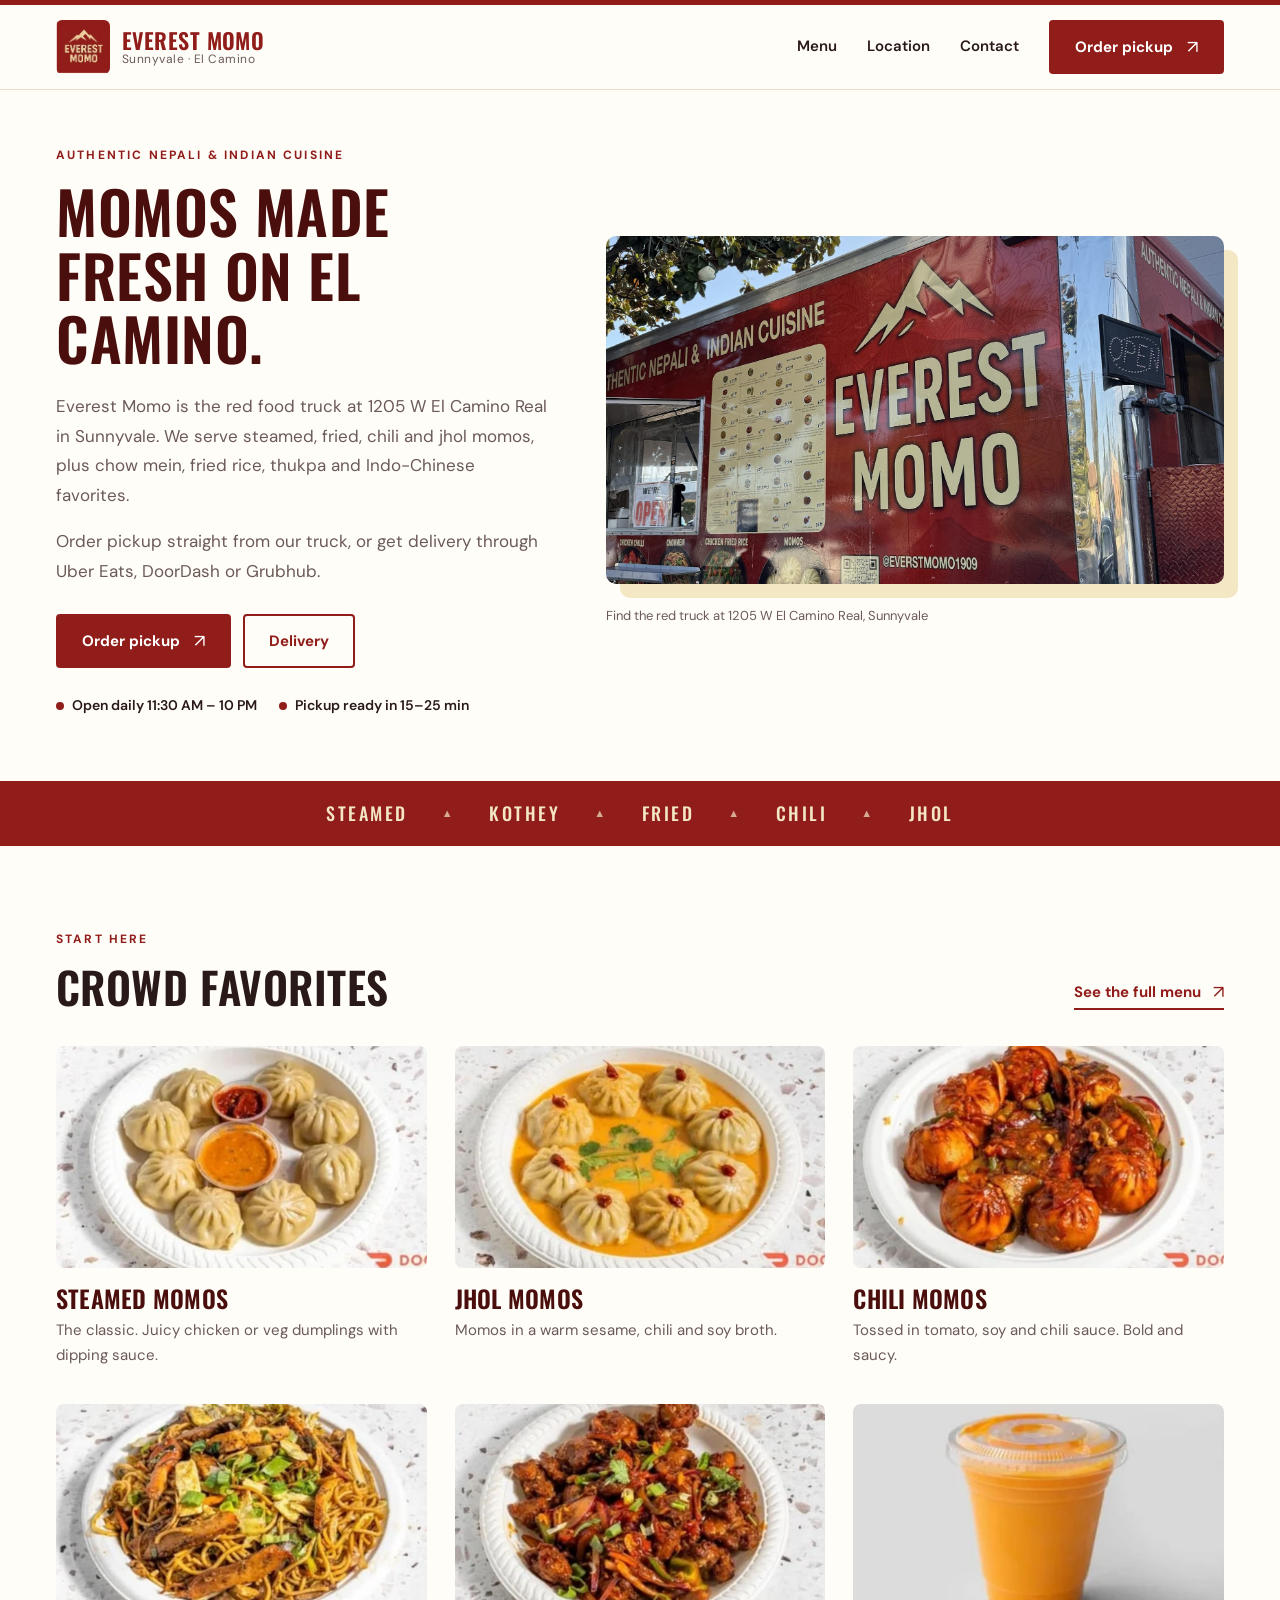
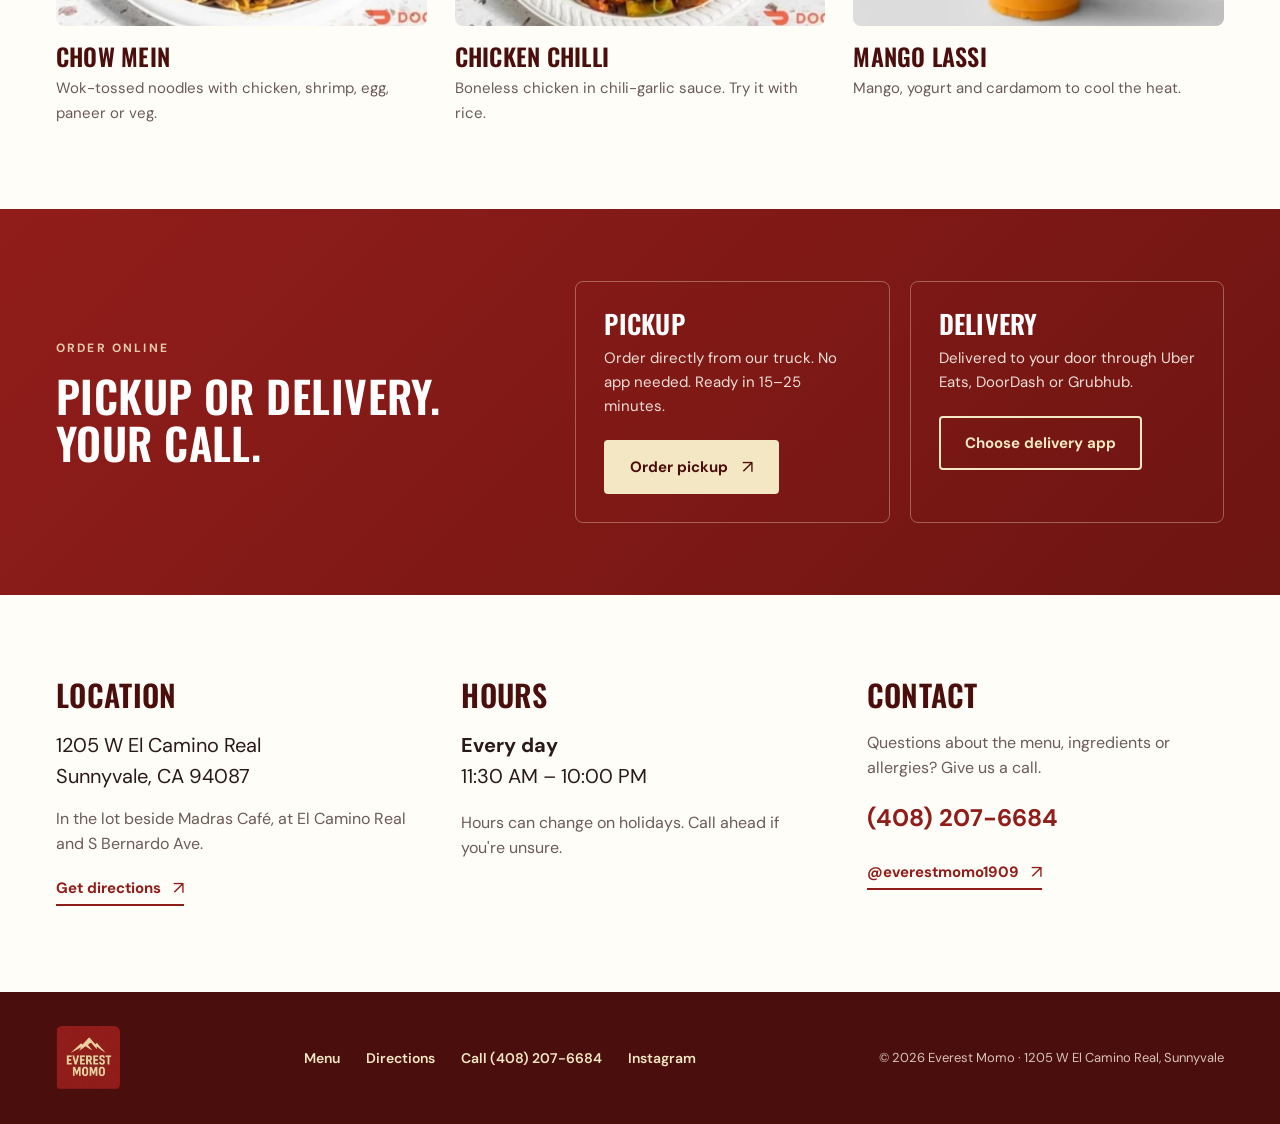
==== index.html @ 026a1ffa "Everest Momo El Camino site preview Co-Authored-By: Claude Opus 5.5 <noreply@anthropic.com>" ====
<!DOCTYPE html><html lang="en"><head><meta charset="utf-8"><meta name="viewport" content="width=device-width, initial-scale=1">
<title>Everest Momo | Nepali Momos on El Camino Real, Sunnyvale</title><meta name="description" content="Everest Momo food truck at 1205 W El Camino Real, Sunnyvale. Nepali momos, chow mein and Indo-Chinese favorites. Order pickup online or get delivery. Open daily 11:30 AM–10 PM."><meta name="theme-color" content="#911d1a">
<link rel="icon" href="assets/logo.png" type="image/png"><link rel="apple-touch-icon" href="assets/logo.png">
<link rel="preconnect" href="https://fonts.googleapis.com"><link rel="preconnect" href="https://fonts.gstatic.com" crossorigin>
<link rel="stylesheet" href="https://fonts.googleapis.com/css2?family=DM+Sans:opsz,wght@9..40,400;9..40,500;9..40,600;9..40,700&family=Oswald:wght@500;600&display=swap">
<link rel="stylesheet" href="styles.css">
<meta property="og:title" content="Everest Momo | Nepali Momos on El Camino Real, Sunnyvale"><meta property="og:description" content="Everest Momo food truck at 1205 W El Camino Real, Sunnyvale. Nepali momos, chow mein and Indo-Chinese favorites. Order pickup online or get delivery. Open daily 11:30 AM–10 PM."><meta property="og:type" content="website">
<script type="application/ld+json">{"@context": "https://schema.org", "@type": "Restaurant", "name": "Everest Momo", "image": "assets/truck.jpg", "logo": "assets/logo.png", "telephone": "+1-408-207-6684", "servesCuisine": ["Nepalese", "Indo-Chinese", "Indian"], "priceRange": "$10–20", "address": {"@type": "PostalAddress", "streetAddress": "1205 W El Camino Real", "addressLocality": "Sunnyvale", "addressRegion": "CA", "postalCode": "94087", "addressCountry": "US"}, "geo": {"@type": "GeoCoordinates", "latitude": 37.374473, "longitude": -122.0564154}, "openingHoursSpecification": {"@type": "OpeningHoursSpecification", "dayOfWeek": ["Monday", "Tuesday", "Wednesday", "Thursday", "Friday", "Saturday", "Sunday"], "opens": "11:30", "closes": "22:00"}, "hasMenu": "menu/", "sameAs": ["https://www.instagram.com/everestmomo1909/"], "potentialAction": {"@type": "OrderAction", "target": "https://o.spoton.com/BL-8ED3-028B-2F84", "deliveryMethod": "http://purl.org/goodrelations/v1#DeliveryModePickUp"}}</script></head>
<body><a class="skip-link" href="#main">Skip to content</a>
<header class="site-header"><div class="shell header-inner">
  <a class="brand" href="index.html" aria-label="Everest Momo home"><img src="assets/logo.png" alt="Everest Momo" width="230" height="230"><span class="brand-text"><strong>Everest Momo</strong><span>Sunnyvale · El Camino</span></span></a>
  <nav class="nav" aria-label="Main navigation">
    <a href="menu/index.html" >Menu</a>
    <a class="nav-optional" href="index.html#visit">Location</a>
    <a class="nav-optional" href="index.html#contact">Contact</a>
    <a class="button header-order" href="https://o.spoton.com/BL-8ED3-028B-2F84" target="_blank" rel="noopener noreferrer">Order pickup<span class="arrow" aria-hidden="true">↗</span></a>
  </nav>
</div></header><main id="main">
  <section class="shell hero" aria-labelledby="hero-title">
    <div class="hero-copy">
      <p class="eyebrow">Authentic Nepali &amp; Indian cuisine</p>
      <h1 id="hero-title">Momos made fresh on El Camino.</h1>
      <p class="intro">Everest Momo is the red food truck at 1205 W El Camino Real in Sunnyvale. We serve steamed, fried, chili and jhol momos, plus chow mein, fried rice, thukpa and Indo-Chinese favorites.</p>
      <p class="intro">Order pickup straight from our truck, or get delivery through Uber Eats, DoorDash or Grubhub.</p>
      <div class="actions"><a class="button " href="https://o.spoton.com/BL-8ED3-028B-2F84" target="_blank" rel="noopener noreferrer">Order pickup<span class="arrow" aria-hidden="true">↗</span></a><button class="button button-outline" type="button" data-delivery aria-haspopup="dialog">Delivery</button></div>
      <p class="hero-meta"><span>Open daily 11:30 AM – 10 PM</span><span>Pickup ready in 15–25 min</span></p>
    </div>
    <figure class="hero-truck"><img src="assets/truck.jpg" alt="The red Everest Momo food truck with its cream mountain logo and menu board" width="1800" height="1013" fetchpriority="high"><figcaption>Find the red truck at 1205 W El Camino Real, Sunnyvale</figcaption></figure>
  </section>
  <div class="ribbon" aria-label="What we serve"><span>Steamed</span><span class="separator" aria-hidden="true">▲</span><span>Kothey</span><span class="separator" aria-hidden="true">▲</span><span>Fried</span><span class="separator" aria-hidden="true">▲</span><span>Chili</span><span class="separator" aria-hidden="true">▲</span><span>Jhol</span></div>
  <section class="shell section" aria-labelledby="favorites-heading">
    <div class="section-head"><div><p class="eyebrow">Start here</p><h2 id="favorites-heading">Crowd favorites</h2></div><a href="menu/index.html" class="text-link">See the full menu <span class="arrow" aria-hidden="true">↗</span></a></div>
    <div class="dish-grid">
      <a class="dish" href="menu/index.html#momos"><div class="dish-photo"><img src="assets/menu/chicken-momo.jpg" alt="Steamed chicken momos with dipping sauce" width="1000" height="600" loading="lazy"></div><h3>Steamed momos</h3><p>The classic. Juicy chicken or veg dumplings with dipping sauce.</p></a>
      <a class="dish" href="menu/index.html#momos"><div class="dish-photo"><img src="assets/menu/chicken-jhol-momo.jpg" alt="Chicken jhol momos in a sesame and chili broth" width="1000" height="600" loading="lazy"></div><h3>Jhol momos</h3><p>Momos in a warm sesame, chili and soy broth.</p></a>
      <a class="dish" href="menu/index.html#momos"><div class="dish-photo"><img src="assets/menu/veg-chili-momo.jpg" alt="Veg chili momos tossed in a spicy red sauce" width="1000" height="600" loading="lazy"></div><h3>Chili momos</h3><p>Tossed in tomato, soy and chili sauce. Bold and saucy.</p></a>
      <a class="dish" href="menu/index.html#noodles"><div class="dish-photo"><img src="assets/menu/chicken-chowmein.jpg" alt="Chicken chow mein with cabbage and bell pepper" width="1000" height="600" loading="lazy"></div><h3>Chow mein</h3><p>Wok-tossed noodles with chicken, shrimp, egg, paneer or veg.</p></a>
      <a class="dish" href="menu/index.html#appetizers"><div class="dish-photo"><img src="assets/menu/chicken-chilli.jpg" alt="Chicken chilli with bell peppers" width="1000" height="600" loading="lazy"></div><h3>Chicken chilli</h3><p>Boneless chicken in chili-garlic sauce. Try it with rice.</p></a>
      <a class="dish" href="menu/index.html#drinks"><div class="dish-photo"><img src="assets/menu/mango-lassi.jpg" alt="Mango lassi in a clear cup" width="1000" height="600" loading="lazy"></div><h3>Mango lassi</h3><p>Mango, yogurt and cardamom to cool the heat.</p></a>
    </div>
  </section>
  <section class="order-band" aria-labelledby="order-heading"><div class="shell order-band-inner">
    <div><p class="eyebrow">Order online</p><h2 id="order-heading">Pickup or delivery. Your call.</h2></div>
    <div class="order-options">
      <div class="order-option"><h3>Pickup</h3><p>Order directly from our truck. No app needed. Ready in 15–25 minutes.</p><a class="button button-light" href="https://o.spoton.com/BL-8ED3-028B-2F84" target="_blank" rel="noopener noreferrer">Order pickup<span class="arrow" aria-hidden="true">↗</span></a></div>
      <div class="order-option"><h3>Delivery</h3><p>Delivered to your door through Uber Eats, DoorDash or Grubhub.</p><button class="button button-ghost-light" type="button" data-delivery aria-haspopup="dialog">Choose delivery app</button></div>
    </div>
  </div></section>
  <section class="shell section visit" id="visit" aria-label="Visit and contact Everest Momo">
    <div><h2>Location</h2><address>1205 W El Camino Real<br>Sunnyvale, CA 94087</address><p>In the lot beside Madras Café, at El Camino Real and S Bernardo Ave.</p><a class="text-link" href="https://www.google.com/maps/search/?api=1&query=Everest+Momo&query_place_id=ChIJZ9e7FVi3j4ARCI8jGyMKC14" target="_blank" rel="noopener noreferrer">Get directions <span class="arrow" aria-hidden="true">↗</span></a></div>
    <div><h2>Hours</h2><p class="hours"><strong>Every day</strong><br>11:30 AM – 10:00 PM</p><p>Hours can change on holidays. Call ahead if you're unsure.</p></div>
    <div id="contact"><h2>Contact</h2><p>Questions about the menu, ingredients or allergies? Give us a call.</p><a class="contact-phone" href="tel:+14082076684">(408) 207-6684</a><p class="social"><a class="text-link" href="https://www.instagram.com/everestmomo1909/" target="_blank" rel="noopener noreferrer">@everestmomo1909 <span class="arrow" aria-hidden="true">↗</span></a></p></div>
  </section>
</main><footer class="footer"><div class="shell footer-inner">
  <a class="brand brand-footer" href="index.html" aria-label="Everest Momo home"><img src="assets/logo.png" alt="Everest Momo" width="230" height="230"></a>
  <nav class="footer-links" aria-label="Footer"><a href="menu/index.html">Menu</a><a href="https://www.google.com/maps/search/?api=1&query=Everest+Momo&query_place_id=ChIJZ9e7FVi3j4ARCI8jGyMKC14" target="_blank" rel="noopener noreferrer">Directions</a><a href="tel:+14082076684">Call (408) 207-6684</a><a href="https://www.instagram.com/everestmomo1909/" target="_blank" rel="noopener noreferrer">Instagram</a></nav>
  <p>© 2026 Everest Momo · 1205 W El Camino Real, Sunnyvale</p>
</div></footer>
<dialog class="modal" id="delivery-dialog" aria-labelledby="delivery-title" aria-describedby="delivery-description">
  <button class="modal-close" data-close type="button" aria-label="Close delivery options">×</button>
  <p class="eyebrow">Everest Momo · Sunnyvale</p><h2 id="delivery-title">Get it delivered</h2>
  <p id="delivery-description">Choose a delivery app. Delivery area, fees, and prices are set by each app.</p>
  <a class="provider uber" href="https://www.ubereats.com/store/everest-momo-w-el-camino-real-sunnyvale-1205-w-el-camino-real/ZWgvqTUqWvi0kQ3XsI27Cw" target="_blank" rel="noopener noreferrer" aria-label="Order Everest Momo on Uber Eats, opens in a new tab"><span>Uber <span class="eats">Eats</span></span><span class="arrow" aria-hidden="true">↗</span></a>
  <a class="provider doordash" href="https://www.doordash.com/store/everest-momo-sunnyvale-34763419/" target="_blank" rel="noopener noreferrer" aria-label="Order Everest Momo on DoorDash, opens in a new tab"><span>DoorDash</span><span class="arrow" aria-hidden="true">↗</span></a>
  <a class="provider grubhub" href="https://www.grubhub.com/restaurant/everest-momo-1205-w-el-camino-real-sunnyvale/12244016" target="_blank" rel="noopener noreferrer" aria-label="Order Everest Momo on Grubhub, opens in a new tab"><span>Grubhub</span><span class="arrow" aria-hidden="true">↗</span></a>
  <p class="modal-note">Picking up? <a href="https://o.spoton.com/BL-8ED3-028B-2F84" target="_blank" rel="noopener noreferrer">Order pickup directly from us</a>. It's ready in about 15–25 minutes.</p>
</dialog>
<noscript><p class="nojs-order">Delivery: <a href="https://www.ubereats.com/store/everest-momo-w-el-camino-real-sunnyvale-1205-w-el-camino-real/ZWgvqTUqWvi0kQ3XsI27Cw">Uber Eats</a> · <a href="https://www.doordash.com/store/everest-momo-sunnyvale-34763419/">DoorDash</a> · <a href="https://www.grubhub.com/restaurant/everest-momo-1205-w-el-camino-real-sunnyvale/12244016">Grubhub</a></p></noscript>
<script src="site.js" defer></script></body></html>
---- styles.css ----
/* Everest Momo — palette taken from the red truck and its cream mountain logo. */
:root{
  --red:#911d1a;--red-dark:#6e1512;--red-deep:#4a0e0c;
  --cream:#f3e7c4;--cream-soft:#fbf6ea;--paper:#fffdf8;
  --ink:#2a1a17;--muted:#6b5a55;--line:#eadfcb;
  --display:'Oswald','Arial Narrow',Impact,sans-serif;--body:'DM Sans',Arial,sans-serif;
  color-scheme:light
}
*{box-sizing:border-box}
html{scroll-behavior:smooth;scroll-padding-top:100px}
body{margin:0;background:var(--paper);color:var(--ink);font-family:var(--body);font-size:16px;line-height:1.6;-webkit-font-smoothing:antialiased}
a{color:inherit;text-decoration:none}
button{font:inherit;cursor:pointer}
img{display:block;max-width:100%}
a:focus-visible,button:focus-visible{outline:3px solid #e0a526;outline-offset:4px}
::selection{background:var(--cream);color:var(--red-deep)}
.skip-link{position:fixed;left:16px;top:-100px;z-index:100;background:var(--paper);padding:12px}
.skip-link:focus{top:12px}
.shell{max-width:1280px;margin:0 auto;padding:0 56px}
h1,h2,h3{font-family:var(--display);font-weight:600;text-transform:uppercase;letter-spacing:.01em;line-height:1.08;margin:0}
h2{font-size:clamp(32px,3.4vw,46px)}
.eyebrow{font-family:var(--body);text-transform:uppercase;font-size:12px;font-weight:700;letter-spacing:.18em;color:var(--red);margin:0 0 14px}
.arrow{font-size:18px;font-weight:400;line-height:1}

/* Header */
.site-header{position:sticky;top:0;z-index:20;background:rgba(255,253,248,.97);backdrop-filter:blur(6px);border-top:5px solid var(--red);border-bottom:1px solid var(--line)}
.header-inner{height:84px;display:flex;align-items:center;justify-content:space-between;gap:24px}
.brand{display:flex;align-items:center;gap:12px;flex-shrink:0}
.brand img{width:54px;height:54px;border-radius:6px}
.brand-text{display:flex;flex-direction:column;line-height:1.1}
.brand-text strong{font-family:var(--display);font-size:22px;font-weight:600;text-transform:uppercase;color:var(--red);letter-spacing:.02em}
.brand-text span{font-size:12px;color:var(--muted);letter-spacing:.04em}
.nav{display:flex;align-items:center;gap:30px;font-size:15px;font-weight:600}
.nav a:not(.button){padding:8px 0;border-bottom:2px solid transparent}
.nav a:not(.button):hover,.nav a[aria-current=page]{color:var(--red);border-color:var(--red)}

/* Buttons */
.button{display:inline-flex;align-items:center;justify-content:center;gap:14px;min-height:50px;padding:13px 24px;border:2px solid var(--red);border-radius:4px;background:var(--red);color:#fff;font-size:15px;font-weight:700;white-space:nowrap;transition:background .2s,color .2s,transform .2s}
.button:hover{background:var(--red-dark);border-color:var(--red-dark);transform:translateY(-1px)}
.button-outline{background:transparent;color:var(--red)}
.button-outline:hover{background:var(--red);color:#fff}
.button-light{background:var(--cream);border-color:var(--cream);color:var(--red-deep)}
.button-light:hover{background:#fff;border-color:#fff;color:var(--red-deep)}
.button-ghost-light{background:transparent;border-color:var(--cream);color:var(--cream)}
.button-ghost-light:hover{background:var(--cream);border-color:var(--cream);color:var(--red-deep)}
.actions{display:flex;flex-wrap:wrap;gap:12px}
.text-link{display:inline-flex;align-items:center;gap:12px;font-size:15px;font-weight:700;color:var(--red);border-bottom:2px solid var(--red);padding-bottom:4px;white-space:nowrap}

/* Hero */
.hero{display:grid;grid-template-columns:1fr 1.25fr;gap:56px;align-items:center;padding-top:56px;padding-bottom:64px}
.hero h1{font-size:clamp(40px,4.6vw,64px);color:var(--red-deep);margin-bottom:22px}
.intro{color:var(--muted);font-size:17px;line-height:1.75;max-width:520px;margin:0 0 16px}
.hero .actions{margin-top:28px}
.hero-meta{display:flex;flex-wrap:wrap;gap:8px 22px;margin:26px 0 0;font-size:14px;font-weight:600;color:var(--ink)}
.hero-meta span{display:inline-flex;align-items:center;gap:8px}
.hero-meta span:before{content:'';width:8px;height:8px;border-radius:50%;background:var(--red)}
.hero-truck{margin:0;min-width:0}
.hero-truck img{width:100%;height:auto;border-radius:10px;box-shadow:14px 14px 0 var(--cream)}
.hero-truck figcaption{font-size:13px;color:var(--muted);padding-top:22px}

.ribbon{background:var(--red);color:var(--cream);display:flex;justify-content:center;align-items:center;flex-wrap:wrap;gap:14px 34px;padding:18px 24px;font-family:var(--display);font-size:18px;font-weight:500;text-transform:uppercase;letter-spacing:.14em}
.ribbon .separator{font-size:11px;opacity:.7}

/* Favorites */
.section{padding-top:84px;padding-bottom:84px}
.section-head{display:flex;justify-content:space-between;align-items:end;gap:24px;margin-bottom:36px}
.dish-grid{display:grid;grid-template-columns:repeat(3,1fr);gap:36px 28px}
.dish-photo{aspect-ratio:5/3;overflow:hidden;border-radius:8px;background:var(--cream-soft)}
.dish-photo img{width:100%;height:100%;object-fit:cover;transition:transform .4s}
.dish:hover .dish-photo img{transform:scale(1.04)}
.dish h3{font-size:24px;color:var(--red-deep);margin:18px 0 6px}
.dish p{margin:0;color:var(--muted);font-size:15px;line-height:1.65}

/* Order band */
.order-band{background:var(--red);color:var(--cream);background-image:linear-gradient(135deg,var(--red) 0%,var(--red-dark) 100%)}
.order-band-inner{display:grid;grid-template-columns:1fr 1.4fr;gap:56px;align-items:center;padding-top:72px;padding-bottom:72px}
.order-band .eyebrow{color:var(--cream);opacity:.85}
.order-band h2{color:#fff}
.order-options{display:grid;grid-template-columns:1fr 1fr;gap:20px}
.order-option{border:1px solid rgba(243,231,196,.35);border-radius:8px;padding:28px}
.order-option h3{font-size:26px;color:#fff;margin-bottom:8px}
.order-option p{margin:0 0 22px;color:#f1dfd8;font-size:15px}

/* Visit */
.visit{display:grid;grid-template-columns:repeat(3,1fr);gap:48px}
.visit h2{font-size:30px;color:var(--red-deep);margin-bottom:18px}
.visit p{color:var(--muted);margin:0 0 18px}
.visit address{font-style:normal;font-size:20px;line-height:1.55;margin-bottom:14px}
.hours{font-size:20px;color:var(--ink)!important;line-height:1.55}
.contact-phone{display:inline-block;font-size:24px;font-weight:700;color:var(--red);margin-bottom:18px}
.social{margin-top:4px!important}

/* Footer */
.footer{background:var(--red-deep);color:var(--cream);padding:34px 0}
.footer-inner{display:flex;align-items:center;justify-content:space-between;gap:24px;flex-wrap:wrap}
.brand-footer img{width:64px;height:64px}
.footer-links{display:flex;flex-wrap:wrap;gap:10px 26px;font-size:14px;font-weight:600}
.footer-links a:hover{color:#fff;text-decoration:underline}
.footer p{margin:0;font-size:13px;color:#d9c3b8}

/* Menu page */
.menu-intro{padding-top:60px;padding-bottom:34px}
.menu-intro h1{font-size:clamp(46px,6vw,76px);color:var(--red-deep);margin-bottom:16px}
.menu-intro>p{color:var(--muted);font-size:17px;max-width:640px;margin:0 0 24px}
.menu-intro .menu-pricing-note{font-size:13px;margin:18px 0 0}
.menu-jump{position:sticky;top:89px;z-index:10;background:var(--paper);display:flex;gap:28px;padding:16px 0;border-top:1px solid var(--line);border-bottom:1px solid var(--line);font-size:15px;font-weight:600;overflow-x:auto;scrollbar-width:none}
.menu-jump a{white-space:nowrap}
.menu-jump a:hover{color:var(--red)}
.menu-section{padding:46px 0 20px}
.menu-section-header{display:flex;gap:16px;align-items:baseline;margin-bottom:18px}
.menu-section-header span{font-size:13px;font-weight:700;color:var(--red);letter-spacing:.08em}
.menu-section h2{font-size:38px;color:var(--red-deep)}
.menu-items{display:grid;grid-template-columns:1fr 1fr;column-gap:40px}
.menu-item{display:flex;align-items:center;gap:18px;padding:18px 0;border-bottom:1px solid var(--line);min-height:132px}
.menu-item.no-photo{min-height:0}
.menu-item-photo{width:140px;height:96px;object-fit:cover;border-radius:6px;flex-shrink:0;background:var(--cream-soft)}
.menu-item-copy{flex:1;min-width:0}
.menu-item-top{display:flex;justify-content:space-between;align-items:baseline;gap:14px}
.menu-item h3{font-family:var(--body);text-transform:none;letter-spacing:0;font-size:17px;font-weight:700;line-height:1.35}
.menu-price{font-weight:700;color:var(--red);white-space:nowrap}
.menu-item p{margin:5px 0 0;font-size:14px;line-height:1.55;color:var(--muted)}
.menu-bottom{display:flex;justify-content:space-between;align-items:center;gap:24px;background:var(--cream-soft);border:1px solid var(--line);border-radius:8px;padding:30px;margin:40px 0 72px}
.menu-bottom p{margin:0;color:var(--muted);font-size:14px;max-width:520px}
.menu-bottom a:not(.button){color:var(--red);font-weight:700}

/* Delivery dialog */
.modal{width:min(480px,calc(100% - 32px));border:0;border-radius:10px;padding:40px;background:var(--paper);color:var(--ink);box-shadow:0 25px 90px #0006}
.modal::backdrop{background:rgba(42,26,23,.6);backdrop-filter:blur(3px)}
.modal h2{font-size:36px;color:var(--red-deep);margin-bottom:10px}
.modal p{color:var(--muted);font-size:15px;margin:0 0 20px}
.modal-close{position:absolute;right:14px;top:10px;width:40px;height:40px;border:0;background:none;font-size:30px;line-height:1;color:var(--muted)}
.provider{display:flex;align-items:center;justify-content:space-between;min-height:64px;margin-top:10px;padding:16px 22px;border-radius:6px;font-size:20px;font-weight:700;color:#fff;transition:transform .2s}
.provider:hover{transform:translateY(-2px)}
.uber{background:#141414}.uber .eats{color:#06c167}
.doordash{background:#eb1700}
.grubhub{background:#ff8000;color:#1a1a1a}
.modal .modal-note{font-size:14px;margin:22px 0 0}
.modal-note a{color:var(--red);font-weight:700;text-decoration:underline;text-underline-offset:3px}
.nojs-order{text-align:center;margin:12px}

@media (max-width:1050px){
  .shell{padding:0 32px}
  .hero{grid-template-columns:1fr;gap:40px}
  .hero-copy{max-width:680px}
  .dish-grid{grid-template-columns:repeat(2,1fr)}
  .order-band-inner{grid-template-columns:1fr;gap:32px}
  .visit{gap:32px}
  .nav{gap:22px}
}
@media (max-width:760px){
  .shell{padding:0 16px}
  html{scroll-padding-top:80px}
  .header-inner{height:70px;gap:12px}
  .brand img{width:44px;height:44px}
  .brand-text strong{font-size:18px}
  .brand-text span{display:none}
  .nav{gap:16px;font-size:14px}
  .nav-optional{display:none}
  .header-order{min-height:42px;padding:9px 14px;font-size:14px;gap:8px}
  .hero{padding-top:32px;padding-bottom:44px}
  .hero h1{font-size:40px}
  .intro{font-size:16px}
  .hero .actions .button{flex:1 1 150px}
  .hero-truck img{box-shadow:8px 8px 0 var(--cream)}
  .ribbon{font-size:14px;gap:10px 16px;letter-spacing:.1em}
  .section{padding-top:56px;padding-bottom:56px}
  .section-head{flex-direction:column;align-items:flex-start;gap:14px}
  .dish-grid{grid-template-columns:1fr;gap:26px}
  .dish{display:grid;grid-template-columns:130px 1fr;gap:4px 16px;align-items:start}
  .dish-photo{grid-row:span 2;aspect-ratio:1}
  .dish h3{font-size:20px;margin:4px 0 0}
  .dish p{font-size:14px}
  .order-band-inner{padding-top:52px;padding-bottom:52px}
  .order-options{grid-template-columns:1fr}
  .order-option{padding:22px}
  .order-option .button{width:100%}
  .visit{grid-template-columns:1fr;gap:28px}
  .visit>div+div{border-top:1px solid var(--line);padding-top:28px}
  .footer-inner{flex-direction:column;align-items:flex-start}
  .menu-intro{padding-top:36px}
  .menu-intro .actions .button{flex:1 1 150px}
  .menu-jump{top:75px;gap:22px;font-size:14px}
  .menu-items{grid-template-columns:1fr}
  .menu-item{gap:14px;min-height:112px}
  .menu-item-photo{width:104px;height:84px}
  .menu-item h3{font-size:16px}
  .menu-item p{font-size:13px}
  .menu-bottom{flex-direction:column;align-items:flex-start;padding:22px}
  .modal{padding:32px 20px 24px}
}
@media (max-width:380px){
  .brand-text{display:none}
  .menu-item-photo{width:88px;height:76px}
  .menu-item-top{flex-direction:column;gap:2px}
}
@media (prefers-reduced-motion:reduce){html{scroll-behavior:auto}*,*:before,*:after{transition:none!important}}
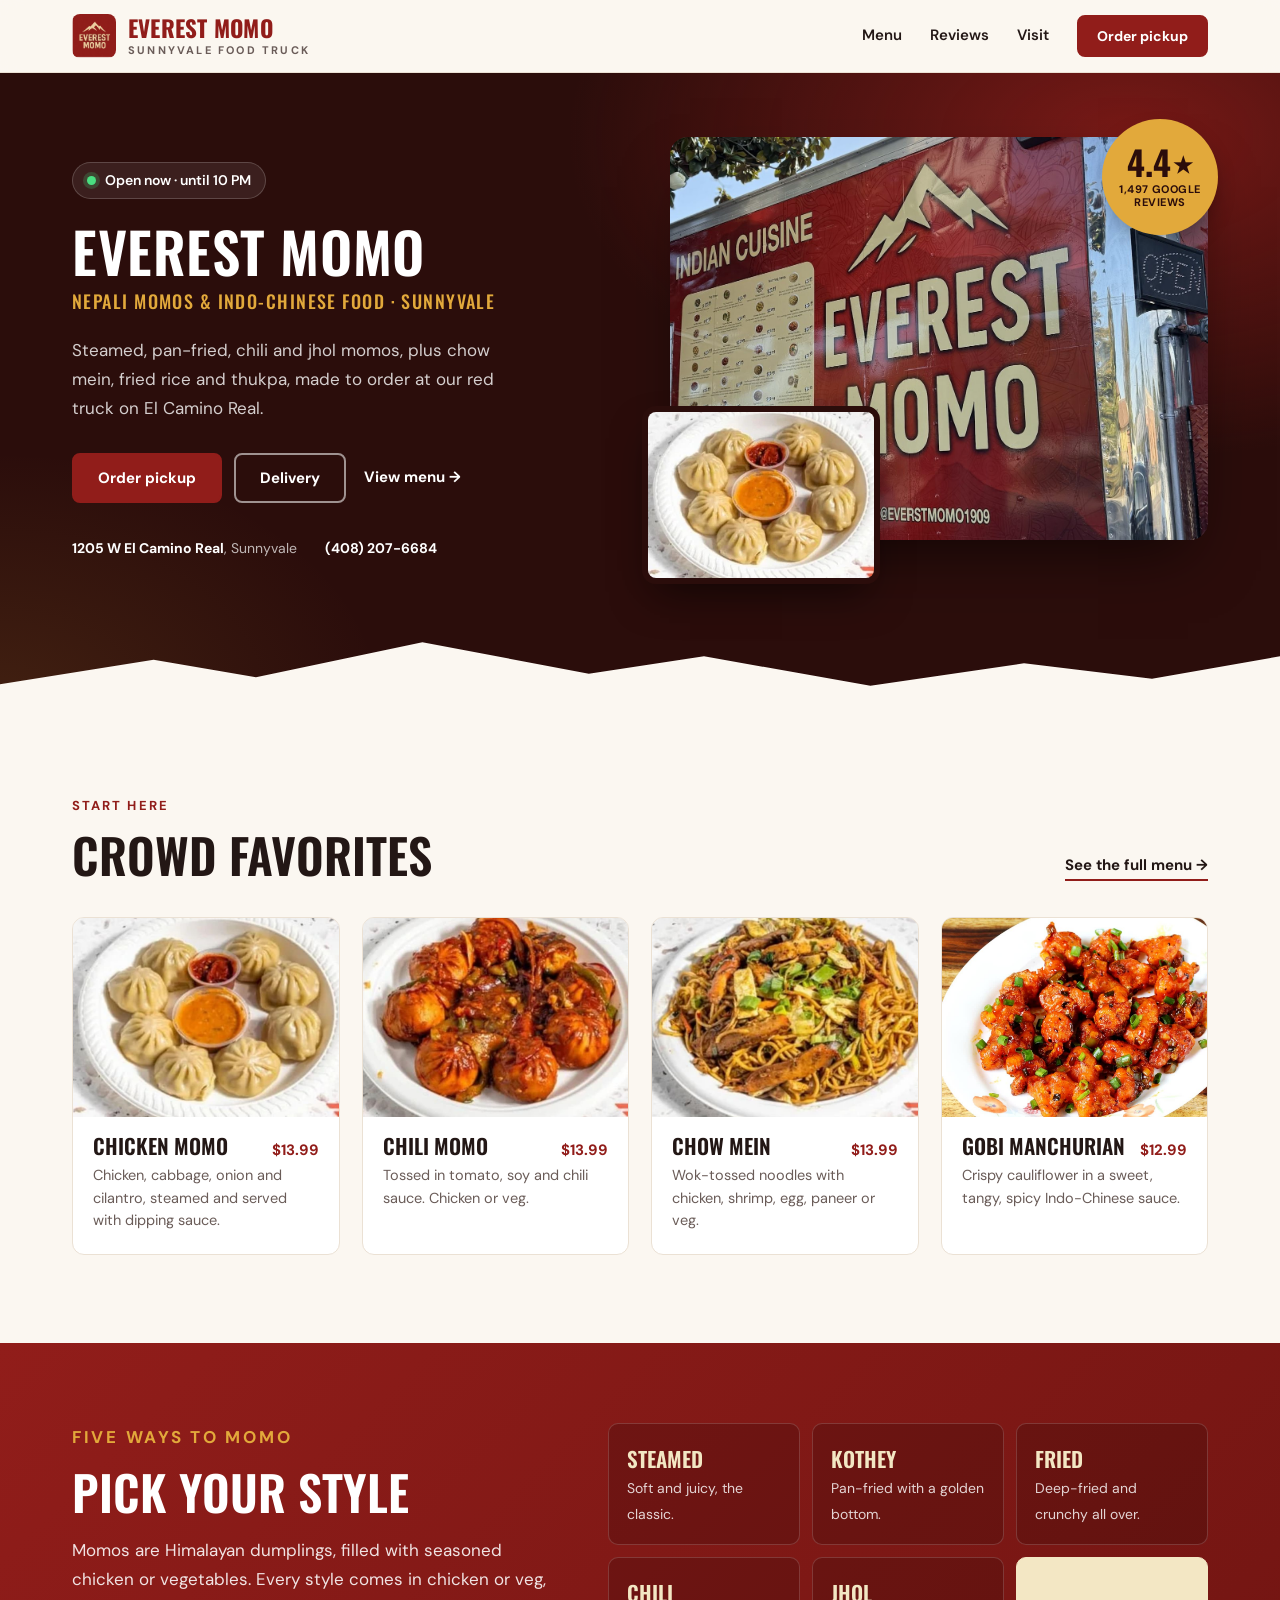
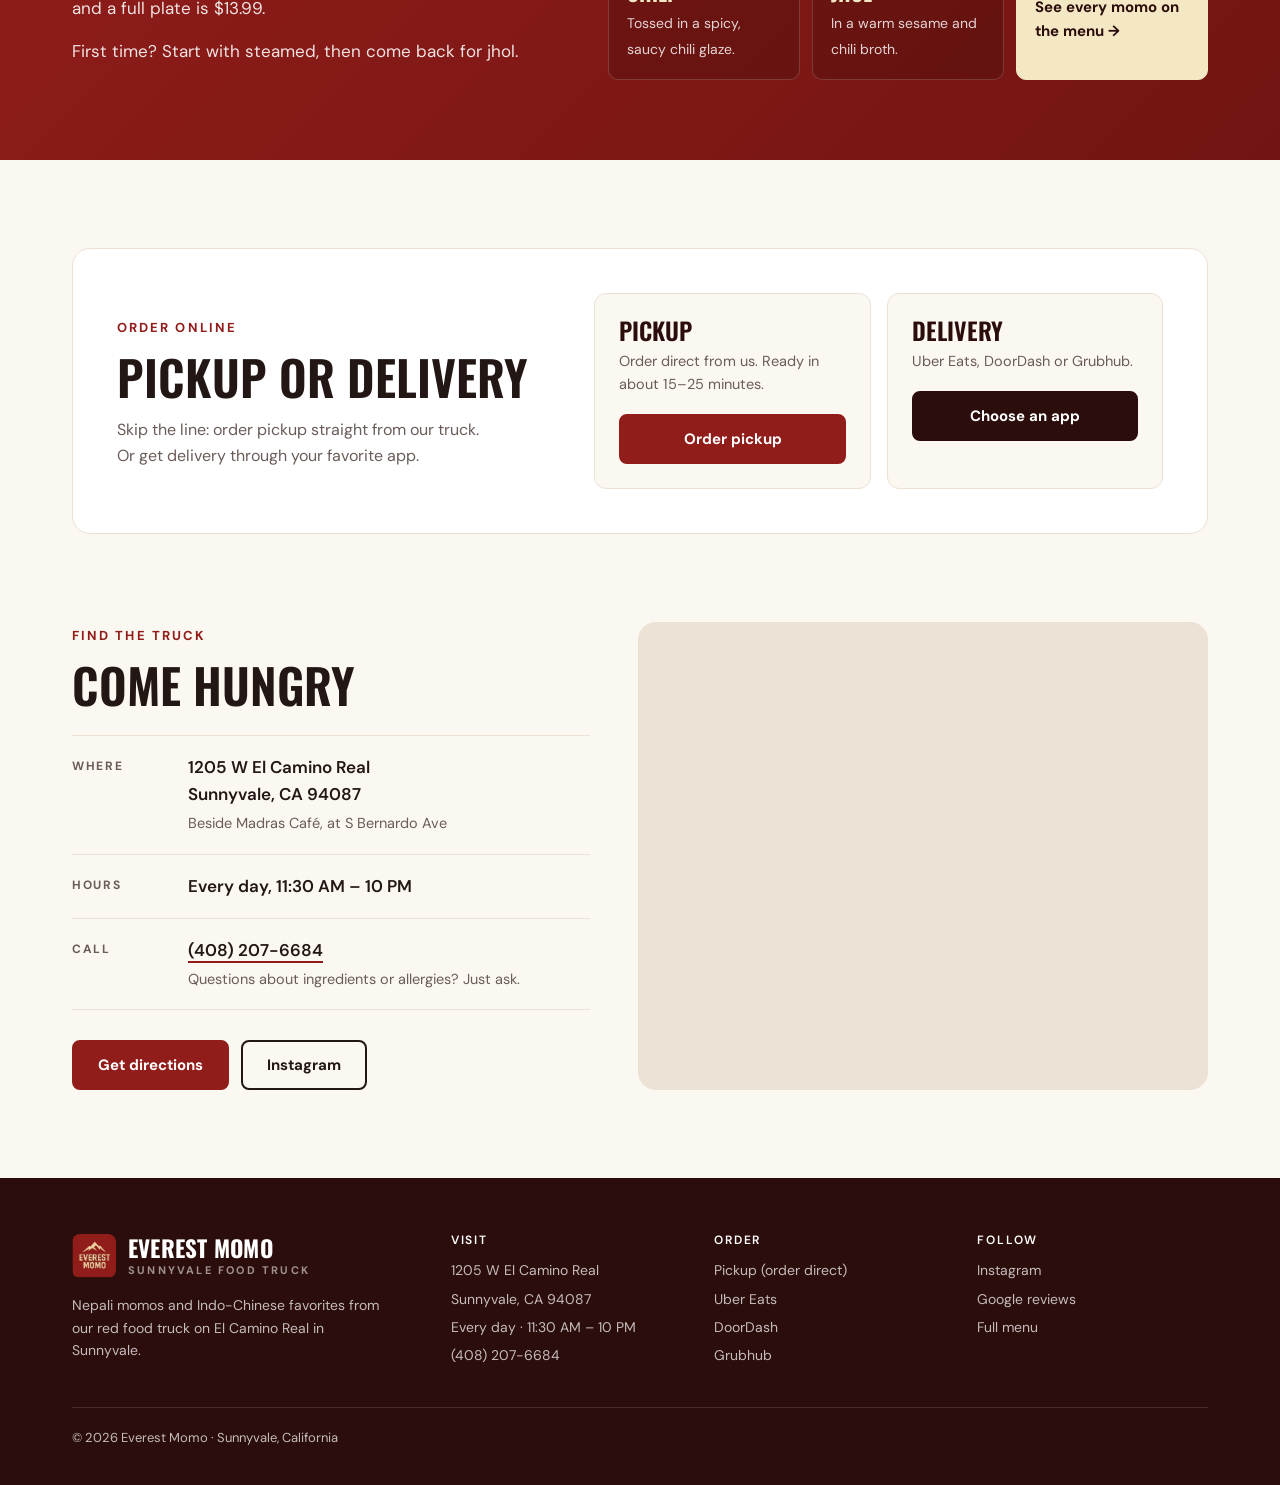
==== commit f204cc4b: "Redesign: professional hero, favorites, momo styles, order and visit sections Co-Authored-By: Claude" ====
--- a/index.html
+++ b/index.html
@@ -1,69 +1,143 @@
-<!DOCTYPE html><html lang="en"><head><meta charset="utf-8"><meta name="viewport" content="width=device-width, initial-scale=1">
-<title>Everest Momo | Nepali Momos on El Camino Real, Sunnyvale</title><meta name="description" content="Everest Momo food truck at 1205 W El Camino Real, Sunnyvale. Nepali momos, chow mein and Indo-Chinese favorites. Order pickup online or get delivery. Open daily 11:30 AM–10 PM."><meta name="theme-color" content="#911d1a">
+<!DOCTYPE html>
+<html lang="en">
+<head>
+<meta charset="utf-8"><meta name="viewport" content="width=device-width, initial-scale=1">
+<title>Everest Momo | Nepali Momos &amp; Indo-Chinese Food Truck in Sunnyvale</title><meta name="description" content="Everest Momo food truck at 1205 W El Camino Real, Sunnyvale. Nepali momos, chow mein, thukpa and Indo-Chinese favorites. Order pickup online or get delivery. Open daily 11:30 AM–10 PM."><meta name="theme-color" content="#2b0d0b">
 <link rel="icon" href="assets/logo.png" type="image/png"><link rel="apple-touch-icon" href="assets/logo.png">
+<meta property="og:type" content="website"><meta property="og:site_name" content="Everest Momo"><meta property="og:title" content="Everest Momo | Nepali Momos &amp; Indo-Chinese Food Truck in Sunnyvale"><meta property="og:description" content="Everest Momo food truck at 1205 W El Camino Real, Sunnyvale. Nepali momos, chow mein, thukpa and Indo-Chinese favorites. Order pickup online or get delivery. Open daily 11:30 AM–10 PM.">
 <link rel="preconnect" href="https://fonts.googleapis.com"><link rel="preconnect" href="https://fonts.gstatic.com" crossorigin>
-<link rel="stylesheet" href="https://fonts.googleapis.com/css2?family=DM+Sans:opsz,wght@9..40,400;9..40,500;9..40,600;9..40,700&family=Oswald:wght@500;600&display=swap">
-<link rel="stylesheet" href="styles.css">
-<meta property="og:title" content="Everest Momo | Nepali Momos on El Camino Real, Sunnyvale"><meta property="og:description" content="Everest Momo food truck at 1205 W El Camino Real, Sunnyvale. Nepali momos, chow mein and Indo-Chinese favorites. Order pickup online or get delivery. Open daily 11:30 AM–10 PM."><meta property="og:type" content="website">
-<script type="application/ld+json">{"@context": "https://schema.org", "@type": "Restaurant", "name": "Everest Momo", "image": "assets/truck.jpg", "logo": "assets/logo.png", "telephone": "+1-408-207-6684", "servesCuisine": ["Nepalese", "Indo-Chinese", "Indian"], "priceRange": "$10–20", "address": {"@type": "PostalAddress", "streetAddress": "1205 W El Camino Real", "addressLocality": "Sunnyvale", "addressRegion": "CA", "postalCode": "94087", "addressCountry": "US"}, "geo": {"@type": "GeoCoordinates", "latitude": 37.374473, "longitude": -122.0564154}, "openingHoursSpecification": {"@type": "OpeningHoursSpecification", "dayOfWeek": ["Monday", "Tuesday", "Wednesday", "Thursday", "Friday", "Saturday", "Sunday"], "opens": "11:30", "closes": "22:00"}, "hasMenu": "menu/", "sameAs": ["https://www.instagram.com/everestmomo1909/"], "potentialAction": {"@type": "OrderAction", "target": "https://o.spoton.com/BL-8ED3-028B-2F84", "deliveryMethod": "http://purl.org/goodrelations/v1#DeliveryModePickUp"}}</script></head>
-<body><a class="skip-link" href="#main">Skip to content</a>
+<link rel="stylesheet" href="https://fonts.googleapis.com/css2?family=DM+Sans:opsz,wght@9..40,400;9..40,500;9..40,600;9..40,700&family=Oswald:wght@500;600;700&display=swap">
+<link rel="stylesheet" href="styles.css?v=3">
+<script type="application/ld+json">{"@context": "https://schema.org", "@type": "Restaurant", "name": "Everest Momo", "image": "assets/truck.jpg", "logo": "assets/logo.png", "telephone": "+1-408-207-6684", "servesCuisine": ["Nepalese", "Indo-Chinese", "Indian"], "priceRange": "$10–20", "address": {"@type": "PostalAddress", "streetAddress": "1205 W El Camino Real", "addressLocality": "Sunnyvale", "addressRegion": "CA", "postalCode": "94087", "addressCountry": "US"}, "geo": {"@type": "GeoCoordinates", "latitude": 37.374473, "longitude": -122.0564154}, "openingHoursSpecification": {"@type": "OpeningHoursSpecification", "dayOfWeek": ["Monday", "Tuesday", "Wednesday", "Thursday", "Friday", "Saturday", "Sunday"], "opens": "11:30", "closes": "22:00"}, "hasMenu": "menu/", "sameAs": ["https://www.instagram.com/everestmomo1909/"], "potentialAction": {"@type": "OrderAction", "target": "https://o.spoton.com/BL-8ED3-028B-2F84"}}</script>
+</head>
+<body>
+<a class="skip-link" href="#main">Skip to content</a>
 <header class="site-header"><div class="shell header-inner">
-  <a class="brand" href="index.html" aria-label="Everest Momo home"><img src="assets/logo.png" alt="Everest Momo" width="230" height="230"><span class="brand-text"><strong>Everest Momo</strong><span>Sunnyvale · El Camino</span></span></a>
-  <nav class="nav" aria-label="Main navigation">
-    <a href="menu/index.html" >Menu</a>
-    <a class="nav-optional" href="index.html#visit">Location</a>
-    <a class="nav-optional" href="index.html#contact">Contact</a>
-    <a class="button header-order" href="https://o.spoton.com/BL-8ED3-028B-2F84" target="_blank" rel="noopener noreferrer">Order pickup<span class="arrow" aria-hidden="true">↗</span></a>
+  <a class="wordmark" href="index.html" aria-label="Everest Momo, home"><img src="assets/logo.png" alt="" width="230" height="230"><span><span class="wordmark-name">Everest Momo</span><span class="wordmark-sub">Sunnyvale food truck</span></span></a>
+  <nav class="nav" aria-label="Main">
+    <a href="menu/index.html">Menu</a>
+    <a class="nav-hide" href="index.html#reviews">Reviews</a>
+    <a class="nav-hide" href="index.html#visit">Visit</a>
+    <a class="button button-small" href="https://o.spoton.com/BL-8ED3-028B-2F84" target="_blank" rel="noopener noreferrer">Order pickup</a>
   </nav>
-</div></header><main id="main">
-  <section class="shell hero" aria-labelledby="hero-title">
-    <div class="hero-copy">
-      <p class="eyebrow">Authentic Nepali &amp; Indian cuisine</p>
-      <h1 id="hero-title">Momos made fresh on El Camino.</h1>
-      <p class="intro">Everest Momo is the red food truck at 1205 W El Camino Real in Sunnyvale. We serve steamed, fried, chili and jhol momos, plus chow mein, fried rice, thukpa and Indo-Chinese favorites.</p>
-      <p class="intro">Order pickup straight from our truck, or get delivery through Uber Eats, DoorDash or Grubhub.</p>
-      <div class="actions"><a class="button " href="https://o.spoton.com/BL-8ED3-028B-2F84" target="_blank" rel="noopener noreferrer">Order pickup<span class="arrow" aria-hidden="true">↗</span></a><button class="button button-outline" type="button" data-delivery aria-haspopup="dialog">Delivery</button></div>
-      <p class="hero-meta"><span>Open daily 11:30 AM – 10 PM</span><span>Pickup ready in 15–25 min</span></p>
-    </div>
-    <figure class="hero-truck"><img src="assets/truck.jpg" alt="The red Everest Momo food truck with its cream mountain logo and menu board" width="1800" height="1013" fetchpriority="high"><figcaption>Find the red truck at 1205 W El Camino Real, Sunnyvale</figcaption></figure>
-  </section>
-  <div class="ribbon" aria-label="What we serve"><span>Steamed</span><span class="separator" aria-hidden="true">▲</span><span>Kothey</span><span class="separator" aria-hidden="true">▲</span><span>Fried</span><span class="separator" aria-hidden="true">▲</span><span>Chili</span><span class="separator" aria-hidden="true">▲</span><span>Jhol</span></div>
-  <section class="shell section" aria-labelledby="favorites-heading">
-    <div class="section-head"><div><p class="eyebrow">Start here</p><h2 id="favorites-heading">Crowd favorites</h2></div><a href="menu/index.html" class="text-link">See the full menu <span class="arrow" aria-hidden="true">↗</span></a></div>
-    <div class="dish-grid">
-      <a class="dish" href="menu/index.html#momos"><div class="dish-photo"><img src="assets/menu/chicken-momo.jpg" alt="Steamed chicken momos with dipping sauce" width="1000" height="600" loading="lazy"></div><h3>Steamed momos</h3><p>The classic. Juicy chicken or veg dumplings with dipping sauce.</p></a>
-      <a class="dish" href="menu/index.html#momos"><div class="dish-photo"><img src="assets/menu/chicken-jhol-momo.jpg" alt="Chicken jhol momos in a sesame and chili broth" width="1000" height="600" loading="lazy"></div><h3>Jhol momos</h3><p>Momos in a warm sesame, chili and soy broth.</p></a>
-      <a class="dish" href="menu/index.html#momos"><div class="dish-photo"><img src="assets/menu/veg-chili-momo.jpg" alt="Veg chili momos tossed in a spicy red sauce" width="1000" height="600" loading="lazy"></div><h3>Chili momos</h3><p>Tossed in tomato, soy and chili sauce. Bold and saucy.</p></a>
-      <a class="dish" href="menu/index.html#noodles"><div class="dish-photo"><img src="assets/menu/chicken-chowmein.jpg" alt="Chicken chow mein with cabbage and bell pepper" width="1000" height="600" loading="lazy"></div><h3>Chow mein</h3><p>Wok-tossed noodles with chicken, shrimp, egg, paneer or veg.</p></a>
-      <a class="dish" href="menu/index.html#appetizers"><div class="dish-photo"><img src="assets/menu/chicken-chilli.jpg" alt="Chicken chilli with bell peppers" width="1000" height="600" loading="lazy"></div><h3>Chicken chilli</h3><p>Boneless chicken in chili-garlic sauce. Try it with rice.</p></a>
-      <a class="dish" href="menu/index.html#drinks"><div class="dish-photo"><img src="assets/menu/mango-lassi.jpg" alt="Mango lassi in a clear cup" width="1000" height="600" loading="lazy"></div><h3>Mango lassi</h3><p>Mango, yogurt and cardamom to cool the heat.</p></a>
+</div></header>
+<main id="main">
+  <section class="hero" aria-labelledby="hero-title">
+    <div class="shell hero-inner">
+      <div class="hero-copy">
+        <p class="status" data-status><span class="status-dot" aria-hidden="true"></span><span data-status-text>Open daily 11:30 AM – 10 PM</span></p>
+        <h1 id="hero-title">Everest Momo</h1>
+        <p class="hero-sub">Nepali momos &amp; Indo-Chinese food · Sunnyvale</p>
+        <p class="hero-lede">Steamed, pan-fried, chili and jhol momos, plus chow mein, fried rice and thukpa, made to order at our red truck on El Camino Real.</p>
+        <div class="actions"><a class="button" href="https://o.spoton.com/BL-8ED3-028B-2F84" target="_blank" rel="noopener noreferrer">Order pickup</a><button class="button button-ghost" type="button" data-delivery aria-haspopup="dialog">Delivery</button><a class="hero-menu-link" href="menu/index.html">View menu →</a></div>
+        <ul class="hero-facts">
+          <li><strong>1205 W El Camino Real</strong>, Sunnyvale</li>
+          <li><a href="tel:+14082076684"><strong>(408) 207-6684</strong></a></li>
+        </ul>
+      </div>
+      <div class="hero-media">
+        <div class="photo-main"><img src="assets/truck.jpg" alt="The red Everest Momo food truck with its cream mountain logo" width="1800" height="1013" fetchpriority="high"></div>
+        <div class="photo-inset"><img src="assets/menu/chicken-momo.jpg" alt="Steamed chicken momos with dipping sauce" width="1000" height="600"></div>
+        <a class="hero-badge" href="https://search.google.com/local/reviews?placeid=ChIJZ9e7FVi3j4ARCI8jGyMKC14" target="_blank" rel="noopener noreferrer" aria-label="Rated 4.4 out of 5 from 1,497 Google reviews"><b>4.4<i>★</i></b><span>1,497 Google<br>reviews</span></a>
+      </div>
     </div>
   </section>
-  <section class="order-band" aria-labelledby="order-heading"><div class="shell order-band-inner">
-    <div><p class="eyebrow">Order online</p><h2 id="order-heading">Pickup or delivery. Your call.</h2></div>
-    <div class="order-options">
-      <div class="order-option"><h3>Pickup</h3><p>Order directly from our truck. No app needed. Ready in 15–25 minutes.</p><a class="button button-light" href="https://o.spoton.com/BL-8ED3-028B-2F84" target="_blank" rel="noopener noreferrer">Order pickup<span class="arrow" aria-hidden="true">↗</span></a></div>
-      <div class="order-option"><h3>Delivery</h3><p>Delivered to your door through Uber Eats, DoorDash or Grubhub.</p><button class="button button-ghost-light" type="button" data-delivery aria-haspopup="dialog">Choose delivery app</button></div>
+
+  <section class="section" aria-labelledby="favorites-title">
+    <div class="shell">
+      <div class="section-head">
+        <div><p class="eyebrow">Start here</p><h2 id="favorites-title">Crowd favorites</h2></div>
+        <a class="text-link" href="menu/index.html">See the full menu →</a>
+      </div>
+      <div class="dish-grid">
+      <a class="dish" href="menu/index.html#momos">
+        <div class="dish-photo"><img src="assets/menu/chicken-momo.jpg" alt="Steamed chicken momos with dipping sauce" width="1000" height="600" loading="lazy"></div>
+        <div class="dish-body"><h3>Chicken momo <span class="price">$13.99</span></h3><p>Chicken, cabbage, onion and cilantro, steamed and served with dipping sauce.</p></div>
+      </a>
+      <a class="dish" href="menu/index.html#momos">
+        <div class="dish-photo"><img src="assets/menu/veg-chili-momo.jpg" alt="Veg chili momos in a spicy red sauce" width="1000" height="600" loading="lazy"></div>
+        <div class="dish-body"><h3>Chili momo <span class="price">$13.99</span></h3><p>Tossed in tomato, soy and chili sauce. Chicken or veg.</p></div>
+      </a>
+      <a class="dish" href="menu/index.html#noodles">
+        <div class="dish-photo"><img src="assets/menu/chicken-chowmein.jpg" alt="Chicken chow mein with cabbage and bell pepper" width="1000" height="600" loading="lazy"></div>
+        <div class="dish-body"><h3>Chow mein <span class="price">$13.99</span></h3><p>Wok-tossed noodles with chicken, shrimp, egg, paneer or veg.</p></div>
+      </a>
+      <a class="dish" href="menu/index.html#appetizers">
+        <div class="dish-photo"><img src="assets/menu/gobi-manchurian.jpg" alt="Crispy gobi manchurian in a glossy sauce" width="1000" height="600" loading="lazy"></div>
+        <div class="dish-body"><h3>Gobi manchurian <span class="price">$12.99</span></h3><p>Crispy cauliflower in a sweet, tangy, spicy Indo-Chinese sauce.</p></div>
+      </a>
+      </div>
     </div>
-  </div></section>
-  <section class="shell section visit" id="visit" aria-label="Visit and contact Everest Momo">
-    <div><h2>Location</h2><address>1205 W El Camino Real<br>Sunnyvale, CA 94087</address><p>In the lot beside Madras Café, at El Camino Real and S Bernardo Ave.</p><a class="text-link" href="https://www.google.com/maps/search/?api=1&query=Everest+Momo&query_place_id=ChIJZ9e7FVi3j4ARCI8jGyMKC14" target="_blank" rel="noopener noreferrer">Get directions <span class="arrow" aria-hidden="true">↗</span></a></div>
-    <div><h2>Hours</h2><p class="hours"><strong>Every day</strong><br>11:30 AM – 10:00 PM</p><p>Hours can change on holidays. Call ahead if you're unsure.</p></div>
-    <div id="contact"><h2>Contact</h2><p>Questions about the menu, ingredients or allergies? Give us a call.</p><a class="contact-phone" href="tel:+14082076684">(408) 207-6684</a><p class="social"><a class="text-link" href="https://www.instagram.com/everestmomo1909/" target="_blank" rel="noopener noreferrer">@everestmomo1909 <span class="arrow" aria-hidden="true">↗</span></a></p></div>
   </section>
-</main><footer class="footer"><div class="shell footer-inner">
-  <a class="brand brand-footer" href="index.html" aria-label="Everest Momo home"><img src="assets/logo.png" alt="Everest Momo" width="230" height="230"></a>
-  <nav class="footer-links" aria-label="Footer"><a href="menu/index.html">Menu</a><a href="https://www.google.com/maps/search/?api=1&query=Everest+Momo&query_place_id=ChIJZ9e7FVi3j4ARCI8jGyMKC14" target="_blank" rel="noopener noreferrer">Directions</a><a href="tel:+14082076684">Call (408) 207-6684</a><a href="https://www.instagram.com/everestmomo1909/" target="_blank" rel="noopener noreferrer">Instagram</a></nav>
-  <p>© 2026 Everest Momo · 1205 W El Camino Real, Sunnyvale</p>
+
+  <section class="band" aria-labelledby="styles-title">
+    <div class="shell band-inner">
+      <div>
+        <p class="eyebrow">Five ways to momo</p>
+        <h2 id="styles-title">Pick your style</h2>
+        <p>Momos are Himalayan dumplings, filled with seasoned chicken or vegetables. Every style comes in chicken or veg, and a full plate is $13.99.</p>
+        <p>First time? Start with steamed, then come back for jhol.</p>
+      </div>
+      <ul class="styles">
+        <li><strong>Steamed</strong><span>Soft and juicy, the classic.</span></li>
+        <li><strong>Kothey</strong><span>Pan-fried with a golden bottom.</span></li>
+        <li><strong>Fried</strong><span>Deep-fried and crunchy all over.</span></li>
+        <li><strong>Chili</strong><span>Tossed in a spicy, saucy chili glaze.</span></li>
+        <li><strong>Jhol</strong><span>In a warm sesame and chili broth.</span></li>
+        <li class="styles-cta"><a href="menu/index.html#momos">See every momo on the menu →</a></li>
+      </ul>
+    </div>
+  </section>
+
+  <section class="section order" aria-labelledby="order-title">
+    <div class="shell">
+      <div class="order-card">
+        <div class="order-copy"><p class="eyebrow">Order online</p><h2 id="order-title">Pickup or delivery</h2><p>Skip the line: order pickup straight from our truck. Or get delivery through your favorite app.</p></div>
+        <div class="order-options">
+          <div class="order-option"><h3>Pickup</h3><p>Order direct from us. Ready in about 15–25 minutes.</p><a class="button" href="https://o.spoton.com/BL-8ED3-028B-2F84" target="_blank" rel="noopener noreferrer">Order pickup</a></div>
+          <div class="order-option"><h3>Delivery</h3><p>Uber Eats, DoorDash or Grubhub.</p><button class="button button-dark" type="button" data-delivery aria-haspopup="dialog">Choose an app</button></div>
+        </div>
+      </div>
+    </div>
+  </section>
+
+  <section class="section visit" id="visit" aria-labelledby="visit-title">
+    <div class="shell">
+      <div class="visit-grid">
+        <div>
+          <p class="eyebrow">Find the truck</p>
+          <h2 id="visit-title">Come hungry</h2>
+          <dl class="info-list">
+            <div class="info-row"><dt>Where</dt><dd>1205 W El Camino Real<br>Sunnyvale, CA 94087<span class="info-note">Beside Madras Café, at S Bernardo Ave</span></dd></div>
+            <div class="info-row"><dt>Hours</dt><dd>Every day, 11:30 AM – 10 PM</dd></div>
+            <div class="info-row"><dt>Call</dt><dd><a href="tel:+14082076684">(408) 207-6684</a><span class="info-note">Questions about ingredients or allergies? Just ask.</span></dd></div>
+          </dl>
+          <div class="actions"><a class="button" href="https://www.google.com/maps/search/?api=1&query=Everest+Momo&query_place_id=ChIJZ9e7FVi3j4ARCI8jGyMKC14" target="_blank" rel="noopener noreferrer">Get directions</a><a class="button button-outline" href="https://www.instagram.com/everestmomo1909/" target="_blank" rel="noopener noreferrer">Instagram</a></div>
+        </div>
+        <div class="map"><iframe title="Map to Everest Momo, 1205 W El Camino Real, Sunnyvale" src="https://www.google.com/maps?q=Everest+Momo,+1205+W+El+Camino+Real,+Sunnyvale,+CA+94087&amp;output=embed" loading="lazy" referrerpolicy="no-referrer-when-downgrade"></iframe></div>
+      </div>
+    </div>
+  </section>
+</main>
+<footer class="footer"><div class="shell">
+  <div class="footer-inner">
+    <div><a class="wordmark" href="index.html" aria-label="Everest Momo, home"><img src="assets/logo.png" alt="" width="230" height="230"><span><span class="wordmark-name">Everest Momo</span><span class="wordmark-sub">Sunnyvale food truck</span></span></a><p class="footer-about">Nepali momos and Indo-Chinese favorites from our red food truck on El Camino Real in Sunnyvale.</p></div>
+    <div><h3>Visit</h3><ul><li>1205 W El Camino Real</li><li>Sunnyvale, CA 94087</li><li>Every day · 11:30 AM – 10 PM</li><li><a href="tel:+14082076684">(408) 207-6684</a></li></ul></div>
+    <div><h3>Order</h3><ul><li><a href="https://o.spoton.com/BL-8ED3-028B-2F84" target="_blank" rel="noopener noreferrer">Pickup (order direct)</a></li><li><a href="https://www.ubereats.com/store/everest-momo-w-el-camino-real-sunnyvale-1205-w-el-camino-real/ZWgvqTUqWvi0kQ3XsI27Cw" target="_blank" rel="noopener noreferrer">Uber Eats</a></li><li><a href="https://www.doordash.com/store/everest-momo-sunnyvale-34763419/" target="_blank" rel="noopener noreferrer">DoorDash</a></li><li><a href="https://www.grubhub.com/restaurant/everest-momo-1205-w-el-camino-real-sunnyvale/12244016" target="_blank" rel="noopener noreferrer">Grubhub</a></li></ul></div>
+    <div><h3>Follow</h3><ul><li><a href="https://www.instagram.com/everestmomo1909/" target="_blank" rel="noopener noreferrer">Instagram</a></li><li><a href="https://search.google.com/local/reviews?placeid=ChIJZ9e7FVi3j4ARCI8jGyMKC14" target="_blank" rel="noopener noreferrer">Google reviews</a></li><li><a href="menu/index.html">Full menu</a></li></ul></div>
+  </div>
+  <p class="footer-base">© <span data-year>2026</span> Everest Momo · Sunnyvale, California</p>
 </div></footer>
-<dialog class="modal" id="delivery-dialog" aria-labelledby="delivery-title" aria-describedby="delivery-description">
-  <button class="modal-close" data-close type="button" aria-label="Close delivery options">×</button>
-  <p class="eyebrow">Everest Momo · Sunnyvale</p><h2 id="delivery-title">Get it delivered</h2>
-  <p id="delivery-description">Choose a delivery app. Delivery area, fees, and prices are set by each app.</p>
-  <a class="provider uber" href="https://www.ubereats.com/store/everest-momo-w-el-camino-real-sunnyvale-1205-w-el-camino-real/ZWgvqTUqWvi0kQ3XsI27Cw" target="_blank" rel="noopener noreferrer" aria-label="Order Everest Momo on Uber Eats, opens in a new tab"><span>Uber <span class="eats">Eats</span></span><span class="arrow" aria-hidden="true">↗</span></a>
-  <a class="provider doordash" href="https://www.doordash.com/store/everest-momo-sunnyvale-34763419/" target="_blank" rel="noopener noreferrer" aria-label="Order Everest Momo on DoorDash, opens in a new tab"><span>DoorDash</span><span class="arrow" aria-hidden="true">↗</span></a>
-  <a class="provider grubhub" href="https://www.grubhub.com/restaurant/everest-momo-1205-w-el-camino-real-sunnyvale/12244016" target="_blank" rel="noopener noreferrer" aria-label="Order Everest Momo on Grubhub, opens in a new tab"><span>Grubhub</span><span class="arrow" aria-hidden="true">↗</span></a>
-  <p class="modal-note">Picking up? <a href="https://o.spoton.com/BL-8ED3-028B-2F84" target="_blank" rel="noopener noreferrer">Order pickup directly from us</a>. It's ready in about 15–25 minutes.</p>
+<dialog class="modal" id="delivery-dialog" aria-labelledby="delivery-title">
+  <button class="modal-close" type="button" data-close aria-label="Close">×</button>
+  <p class="eyebrow">Delivery</p><h2 id="delivery-title">Choose your app</h2>
+  <p>Delivery area, fees and prices are set by each app. Links open in a new tab.</p>
+  <a class="provider uber" href="https://www.ubereats.com/store/everest-momo-w-el-camino-real-sunnyvale-1205-w-el-camino-real/ZWgvqTUqWvi0kQ3XsI27Cw" target="_blank" rel="noopener noreferrer">Uber Eats <span aria-hidden="true">→</span></a>
+  <a class="provider doordash" href="https://www.doordash.com/store/everest-momo-sunnyvale-34763419/" target="_blank" rel="noopener noreferrer">DoorDash <span aria-hidden="true">→</span></a>
+  <a class="provider grubhub" href="https://www.grubhub.com/restaurant/everest-momo-1205-w-el-camino-real-sunnyvale/12244016" target="_blank" rel="noopener noreferrer">Grubhub <span aria-hidden="true">→</span></a>
+  <p class="modal-note">Picking up instead? <a href="https://o.spoton.com/BL-8ED3-028B-2F84" target="_blank" rel="noopener noreferrer">Order pickup direct from the truck</a>. It's ready in about 15–25 minutes.</p>
 </dialog>
-<noscript><p class="nojs-order">Delivery: <a href="https://www.ubereats.com/store/everest-momo-w-el-camino-real-sunnyvale-1205-w-el-camino-real/ZWgvqTUqWvi0kQ3XsI27Cw">Uber Eats</a> · <a href="https://www.doordash.com/store/everest-momo-sunnyvale-34763419/">DoorDash</a> · <a href="https://www.grubhub.com/restaurant/everest-momo-1205-w-el-camino-real-sunnyvale/12244016">Grubhub</a></p></noscript>
-<script src="site.js" defer></script></body></html>+<noscript><p class="nojs">Delivery: <a href="https://www.ubereats.com/store/everest-momo-w-el-camino-real-sunnyvale-1205-w-el-camino-real/ZWgvqTUqWvi0kQ3XsI27Cw">Uber Eats</a> · <a href="https://www.doordash.com/store/everest-momo-sunnyvale-34763419/">DoorDash</a> · <a href="https://www.grubhub.com/restaurant/everest-momo-1205-w-el-camino-real-sunnyvale/12244016">Grubhub</a></p></noscript>
+<script src="site.js" defer></script>
+</body>
+</html>
--- a/styles.css
+++ b/styles.css
@@ -1,196 +1,289 @@
-/* Everest Momo — palette taken from the red truck and its cream mountain logo. */
+/* Everest Momo — site styles. Palette from the red truck, its cream lettering, and a mountain-gold accent. */
 :root{
-  --red:#911d1a;--red-dark:#6e1512;--red-deep:#4a0e0c;
-  --cream:#f3e7c4;--cream-soft:#fbf6ea;--paper:#fffdf8;
-  --ink:#2a1a17;--muted:#6b5a55;--line:#eadfcb;
-  --display:'Oswald','Arial Narrow',Impact,sans-serif;--body:'DM Sans',Arial,sans-serif;
-  color-scheme:light
+  --paper:#fbf7f1;
+  --card:#ffffff;
+  --ink:#231715;
+  --muted:#6a5c58;
+  --line:#ebe1d4;
+  --red:#911d1a;
+  --red-dark:#721512;
+  --maroon:#2b0d0b;
+  --maroon-2:#3d1210;
+  --cream:#f3e7c4;
+  --gold:#e2a93b;
+  --display:'Oswald','Arial Narrow',Impact,sans-serif;
+  --body:'DM Sans',system-ui,-apple-system,'Segoe UI',Arial,sans-serif;
+  --radius:12px;
+  --shadow:0 18px 40px -18px rgba(43,13,11,.4);
+  color-scheme:light;
 }
 *{box-sizing:border-box}
-html{scroll-behavior:smooth;scroll-padding-top:100px}
+html{scroll-behavior:smooth;scroll-padding-top:84px;-webkit-text-size-adjust:100%}
 body{margin:0;background:var(--paper);color:var(--ink);font-family:var(--body);font-size:16px;line-height:1.6;-webkit-font-smoothing:antialiased}
-a{color:inherit;text-decoration:none}
+img{display:block;max-width:100%;height:auto}
+a{color:inherit}
 button{font:inherit;cursor:pointer}
-img{display:block;max-width:100%}
-a:focus-visible,button:focus-visible{outline:3px solid #e0a526;outline-offset:4px}
-::selection{background:var(--cream);color:var(--red-deep)}
-.skip-link{position:fixed;left:16px;top:-100px;z-index:100;background:var(--paper);padding:12px}
+:focus-visible{outline:3px solid var(--gold);outline-offset:3px;border-radius:4px}
+.skip-link{position:fixed;left:16px;top:-100px;z-index:100;background:var(--card);padding:10px 14px;border-radius:8px}
 .skip-link:focus{top:12px}
-.shell{max-width:1280px;margin:0 auto;padding:0 56px}
-h1,h2,h3{font-family:var(--display);font-weight:600;text-transform:uppercase;letter-spacing:.01em;line-height:1.08;margin:0}
-h2{font-size:clamp(32px,3.4vw,46px)}
-.eyebrow{font-family:var(--body);text-transform:uppercase;font-size:12px;font-weight:700;letter-spacing:.18em;color:var(--red);margin:0 0 14px}
-.arrow{font-size:18px;font-weight:400;line-height:1}
+.shell{max-width:1200px;margin:0 auto;padding:0 32px}
+h1,h2,h3{font-family:var(--display);font-weight:600;line-height:1.08;margin:0;text-transform:uppercase}
+h2{font-size:clamp(32px,4vw,48px)}
+.eyebrow{display:inline-block;font-size:13px;font-weight:700;letter-spacing:.16em;text-transform:uppercase;color:var(--red);margin:0 0 12px}
+
+/* Buttons */
+.actions{display:flex;flex-wrap:wrap;align-items:center;gap:12px}
+.button{display:inline-flex;align-items:center;justify-content:center;gap:10px;min-height:50px;padding:0 24px;border-radius:8px;border:2px solid var(--red);background:var(--red);color:#fff;font-weight:700;font-size:15px;text-decoration:none;white-space:nowrap;transition:background .2s,border-color .2s,color .2s,transform .2s}
+.button:hover{background:var(--red-dark);border-color:var(--red-dark);transform:translateY(-1px)}
+.button-ghost{background:transparent;border-color:rgba(255,255,255,.55);color:#fff}
+.button-ghost:hover{background:rgba(255,255,255,.1);border-color:#fff}
+.button-outline{background:transparent;color:var(--ink);border-color:var(--ink)}
+.button-outline:hover{background:var(--ink);border-color:var(--ink);color:#fff}
+.button-dark{background:var(--maroon);border-color:var(--maroon)}
+.button-dark:hover{background:#000;border-color:#000}
+.button-small{min-height:42px;padding:0 18px;font-size:14px}
+.text-link{font-weight:700;font-size:15px;text-decoration:none;border-bottom:2px solid var(--red);padding-bottom:2px;white-space:nowrap}
+.text-link:hover{color:var(--red)}
 
 /* Header */
-.site-header{position:sticky;top:0;z-index:20;background:rgba(255,253,248,.97);backdrop-filter:blur(6px);border-top:5px solid var(--red);border-bottom:1px solid var(--line)}
-.header-inner{height:84px;display:flex;align-items:center;justify-content:space-between;gap:24px}
-.brand{display:flex;align-items:center;gap:12px;flex-shrink:0}
-.brand img{width:54px;height:54px;border-radius:6px}
-.brand-text{display:flex;flex-direction:column;line-height:1.1}
-.brand-text strong{font-family:var(--display);font-size:22px;font-weight:600;text-transform:uppercase;color:var(--red);letter-spacing:.02em}
-.brand-text span{font-size:12px;color:var(--muted);letter-spacing:.04em}
-.nav{display:flex;align-items:center;gap:30px;font-size:15px;font-weight:600}
-.nav a:not(.button){padding:8px 0;border-bottom:2px solid transparent}
-.nav a:not(.button):hover,.nav a[aria-current=page]{color:var(--red);border-color:var(--red)}
-
-/* Buttons */
-.button{display:inline-flex;align-items:center;justify-content:center;gap:14px;min-height:50px;padding:13px 24px;border:2px solid var(--red);border-radius:4px;background:var(--red);color:#fff;font-size:15px;font-weight:700;white-space:nowrap;transition:background .2s,color .2s,transform .2s}
-.button:hover{background:var(--red-dark);border-color:var(--red-dark);transform:translateY(-1px)}
-.button-outline{background:transparent;color:var(--red)}
-.button-outline:hover{background:var(--red);color:#fff}
-.button-light{background:var(--cream);border-color:var(--cream);color:var(--red-deep)}
-.button-light:hover{background:#fff;border-color:#fff;color:var(--red-deep)}
-.button-ghost-light{background:transparent;border-color:var(--cream);color:var(--cream)}
-.button-ghost-light:hover{background:var(--cream);border-color:var(--cream);color:var(--red-deep)}
-.actions{display:flex;flex-wrap:wrap;gap:12px}
-.text-link{display:inline-flex;align-items:center;gap:12px;font-size:15px;font-weight:700;color:var(--red);border-bottom:2px solid var(--red);padding-bottom:4px;white-space:nowrap}
+.site-header{position:sticky;top:0;z-index:30;background:rgba(251,247,241,.94);backdrop-filter:saturate(1.4) blur(10px);-webkit-backdrop-filter:saturate(1.4) blur(10px);border-bottom:1px solid var(--line)}
+.header-inner{display:flex;align-items:center;justify-content:space-between;gap:24px;height:72px}
+.wordmark{display:flex;align-items:center;gap:12px;text-decoration:none;line-height:1}
+.wordmark img{width:44px;height:44px;border-radius:8px}
+.wordmark>span{display:flex;flex-direction:column}
+.wordmark-name{white-space:nowrap;font-family:var(--display);font-weight:700;font-size:23px;letter-spacing:.01em;color:var(--red);text-transform:uppercase}
+.wordmark-sub{font-size:11px;font-weight:700;letter-spacing:.2em;text-transform:uppercase;color:var(--muted);margin-top:5px}
+.nav{display:flex;align-items:center;gap:28px;font-weight:600;font-size:15px}
+.nav a:not(.button){text-decoration:none;padding:6px 0;border-bottom:2px solid transparent}
+.nav a:not(.button):hover,.nav a[aria-current=page]{border-color:var(--red)}
 
 /* Hero */
-.hero{display:grid;grid-template-columns:1fr 1.25fr;gap:56px;align-items:center;padding-top:56px;padding-bottom:64px}
-.hero h1{font-size:clamp(40px,4.6vw,64px);color:var(--red-deep);margin-bottom:22px}
-.intro{color:var(--muted);font-size:17px;line-height:1.75;max-width:520px;margin:0 0 16px}
-.hero .actions{margin-top:28px}
-.hero-meta{display:flex;flex-wrap:wrap;gap:8px 22px;margin:26px 0 0;font-size:14px;font-weight:600;color:var(--ink)}
-.hero-meta span{display:inline-flex;align-items:center;gap:8px}
-.hero-meta span:before{content:'';width:8px;height:8px;border-radius:50%;background:var(--red)}
-.hero-truck{margin:0;min-width:0}
-.hero-truck img{width:100%;height:auto;border-radius:10px;box-shadow:14px 14px 0 var(--cream)}
-.hero-truck figcaption{font-size:13px;color:var(--muted);padding-top:22px}
-
-.ribbon{background:var(--red);color:var(--cream);display:flex;justify-content:center;align-items:center;flex-wrap:wrap;gap:14px 34px;padding:18px 24px;font-family:var(--display);font-size:18px;font-weight:500;text-transform:uppercase;letter-spacing:.14em}
-.ribbon .separator{font-size:11px;opacity:.7}
+.hero{background:var(--maroon);color:#fff;position:relative;overflow:hidden}
+.hero:before{content:'';position:absolute;inset:0;background:radial-gradient(900px 520px at 88% 10%,rgba(145,29,26,.75),transparent 62%),radial-gradient(640px 420px at 0% 100%,rgba(226,169,59,.12),transparent 60%);pointer-events:none}
+.hero:after{content:'';position:absolute;left:0;right:0;bottom:-1px;height:70px;background:var(--paper);clip-path:polygon(0 100%,0 70%,12% 35%,20% 60%,33% 10%,46% 55%,55% 30%,68% 72%,80% 40%,90% 62%,100% 30%,100% 100%);opacity:1;pointer-events:none}
+.hero-inner{position:relative;z-index:1;display:grid;grid-template-columns:1fr 1.1fr;gap:56px;align-items:center;padding-top:64px;padding-bottom:120px}
+.status{display:inline-flex;align-items:center;gap:9px;font-size:14px;font-weight:600;background:rgba(255,255,255,.08);border:1px solid rgba(255,255,255,.18);padding:6px 14px;border-radius:999px;margin:0 0 22px}
+.status-dot{width:9px;height:9px;border-radius:50%;background:#a79b98}
+.status.is-open .status-dot{background:#4ade80;box-shadow:0 0 0 4px rgba(74,222,128,.2)}
+.hero h1{font-size:clamp(40px,4.4vw,56px);letter-spacing:.01em;color:#fff;margin-bottom:6px}
+.hero-sub{font-family:var(--display);font-size:18px;font-weight:500;letter-spacing:.08em;text-transform:uppercase;color:var(--gold);margin:0 0 20px}
+.hero-lede{font-size:17px;line-height:1.7;color:rgba(255,255,255,.8);max-width:460px;margin:0 0 30px}
+.hero-menu-link{font-weight:700;font-size:15px;color:#fff;text-decoration:none;padding:0 6px;border-bottom:2px solid transparent}
+.hero-menu-link:hover{border-color:var(--gold)}
+.hero-facts{display:flex;flex-wrap:wrap;gap:10px 28px;margin:34px 0 0;padding:0;list-style:none;font-size:14px;color:rgba(255,255,255,.7)}
+.hero-facts strong{color:#fff}
+.hero-facts a{text-decoration:none}
+.hero-media{position:relative;padding-bottom:44px;padding-left:28px}
+.photo-main{border-radius:18px;overflow:hidden;box-shadow:0 30px 60px -20px rgba(0,0,0,.6);aspect-ratio:4/3}
+.photo-main img{width:100%;height:100%;object-fit:cover;object-position:62% center}
+.photo-inset{position:absolute;left:0;bottom:0;width:42%;border-radius:14px;overflow:hidden;border:6px solid var(--maroon);box-shadow:0 20px 40px -12px rgba(0,0,0,.55);aspect-ratio:4/3}
+.photo-inset img{width:100%;height:100%;object-fit:cover;object-position:40% center}
+.hero-badge{position:absolute;right:-10px;top:-18px;width:116px;height:116px;border-radius:50%;background:var(--gold);color:var(--maroon);display:grid;place-content:center;text-align:center;text-decoration:none;line-height:1;box-shadow:0 10px 24px -8px rgba(0,0,0,.45);transition:transform .2s}
+.hero-badge:hover{transform:scale(1.04)}
+.hero-badge b{font-family:var(--display);font-size:34px;font-weight:700;display:block}
+.hero-badge i{font-style:normal;font-size:22px;margin-left:2px;vertical-align:4px}
+.hero-badge span{font-size:11px;font-weight:700;letter-spacing:.04em;text-transform:uppercase;margin-top:4px;line-height:1.2}
+
+/* Sections */
+.section{padding:88px 0}
+.section-head{display:flex;align-items:end;justify-content:space-between;gap:24px;margin-bottom:36px}
 
 /* Favorites */
-.section{padding-top:84px;padding-bottom:84px}
-.section-head{display:flex;justify-content:space-between;align-items:end;gap:24px;margin-bottom:36px}
-.dish-grid{display:grid;grid-template-columns:repeat(3,1fr);gap:36px 28px}
-.dish-photo{aspect-ratio:5/3;overflow:hidden;border-radius:8px;background:var(--cream-soft)}
-.dish-photo img{width:100%;height:100%;object-fit:cover;transition:transform .4s}
-.dish:hover .dish-photo img{transform:scale(1.04)}
-.dish h3{font-size:24px;color:var(--red-deep);margin:18px 0 6px}
-.dish p{margin:0;color:var(--muted);font-size:15px;line-height:1.65}
-
-/* Order band */
-.order-band{background:var(--red);color:var(--cream);background-image:linear-gradient(135deg,var(--red) 0%,var(--red-dark) 100%)}
-.order-band-inner{display:grid;grid-template-columns:1fr 1.4fr;gap:56px;align-items:center;padding-top:72px;padding-bottom:72px}
-.order-band .eyebrow{color:var(--cream);opacity:.85}
-.order-band h2{color:#fff}
-.order-options{display:grid;grid-template-columns:1fr 1fr;gap:20px}
-.order-option{border:1px solid rgba(243,231,196,.35);border-radius:8px;padding:28px}
-.order-option h3{font-size:26px;color:#fff;margin-bottom:8px}
-.order-option p{margin:0 0 22px;color:#f1dfd8;font-size:15px}
+.dish-grid{display:grid;grid-template-columns:repeat(4,1fr);gap:22px}
+.dish{background:var(--card);border-radius:var(--radius);overflow:hidden;border:1px solid var(--line);text-decoration:none;display:flex;flex-direction:column;transition:transform .25s,box-shadow .25s}
+.dish:hover{transform:translateY(-4px);box-shadow:var(--shadow)}
+.dish-photo{aspect-ratio:4/3;overflow:hidden;background:#efe6da}
+.dish-photo img{width:100%;height:100%;object-fit:cover;object-position:38% center;transition:transform .5s}
+.dish:hover .dish-photo img{transform:scale(1.05)}
+.dish-body{padding:18px 20px 22px;display:flex;flex-direction:column;gap:6px;flex:1}
+.dish-body h3{font-size:21px;display:flex;justify-content:space-between;gap:10px;align-items:baseline}
+.price{font-family:var(--body);font-size:15px;font-weight:700;color:var(--red);white-space:nowrap;text-transform:none}
+.dish-body p{margin:0;color:var(--muted);font-size:14.5px;line-height:1.55}
+
+/* Momo styles band */
+.band{background:var(--red);color:#fff;background-image:linear-gradient(135deg,var(--red) 0%,var(--red-dark) 100%)}
+.band-inner{display:grid;grid-template-columns:1fr 1.25fr;gap:56px;align-items:center;padding-top:80px;padding-bottom:80px}
+.band .eyebrow{color:var(--gold)}
+.band h2{margin-bottom:18px}
+.band p{font-size:17px;line-height:1.7;color:rgba(255,255,255,.88);margin:0 0 14px}
+.styles{display:grid;grid-template-columns:repeat(3,1fr);gap:12px;margin:0;padding:0;list-style:none}
+.styles li{background:rgba(0,0,0,.16);border:1px solid rgba(255,255,255,.16);border-radius:10px;padding:18px}
+.styles strong{display:block;font-family:var(--display);font-weight:600;font-size:21px;text-transform:uppercase;color:var(--cream)}
+.styles span{font-size:14px;color:rgba(255,255,255,.82)}
+.styles .styles-cta{display:flex;align-items:center;background:var(--cream);border-color:var(--cream)}
+.styles-cta a{color:var(--maroon);font-weight:700;text-decoration:none;font-size:15px}
+
+/* Reviews */
+.reviews{background:#f4ece1;border-bottom:1px solid var(--line)}
+.rating-summary{display:flex;align-items:center;gap:14px}
+.rating-big{font-family:var(--display);font-size:56px;font-weight:600;line-height:1;color:var(--maroon)}
+.rating-summary a{display:block;font-size:14px;font-weight:700;text-decoration:none;margin-top:6px}
+.rating-summary a:hover{color:var(--red)}
+.reviews-grid{display:grid;grid-template-columns:repeat(3,1fr);gap:20px}
+.review{margin:0;background:var(--card);border:1px solid var(--line);border-radius:var(--radius);padding:26px;display:flex;flex-direction:column;gap:14px}
+.review:first-child{grid-column:span 2;background:var(--maroon);color:#fff;border-color:var(--maroon)}
+.stars{color:var(--gold);letter-spacing:.12em;font-size:16px;line-height:1}
+.review blockquote{margin:0;font-size:17px;line-height:1.55;font-weight:500}
+.review:first-child blockquote{font-family:var(--display);text-transform:uppercase;font-weight:500;font-size:clamp(22px,2.4vw,28px);line-height:1.25}
+.review figcaption{margin-top:auto;font-size:14px;font-weight:700}
+.review figcaption span{font-weight:400;color:var(--muted)}
+.review:first-child figcaption span{color:rgba(255,255,255,.65)}
+
+/* Order */
+.order{padding-top:88px;padding-bottom:0}
+.order-card{display:grid;grid-template-columns:1fr 1.3fr;gap:40px;align-items:center;background:var(--card);border:1px solid var(--line);border-radius:18px;padding:44px}
+.order-copy p:last-child{color:var(--muted);margin:14px 0 0;max-width:380px}
+.order-options{display:grid;grid-template-columns:1fr 1fr;gap:16px}
+.order-option{border:1px solid var(--line);border-radius:12px;padding:24px;background:var(--paper)}
+.order-option h3{font-size:24px;color:var(--maroon)}
+.order-option p{color:var(--muted);font-size:14.5px;margin:6px 0 18px}
+.order-option .button{width:100%}
 
 /* Visit */
-.visit{display:grid;grid-template-columns:repeat(3,1fr);gap:48px}
-.visit h2{font-size:30px;color:var(--red-deep);margin-bottom:18px}
-.visit p{color:var(--muted);margin:0 0 18px}
-.visit address{font-style:normal;font-size:20px;line-height:1.55;margin-bottom:14px}
-.hours{font-size:20px;color:var(--ink)!important;line-height:1.55}
-.contact-phone{display:inline-block;font-size:24px;font-weight:700;color:var(--red);margin-bottom:18px}
-.social{margin-top:4px!important}
+.visit-grid{display:grid;grid-template-columns:1fr 1.1fr;gap:48px;align-items:stretch}
+.info-list{display:grid;margin:24px 0 30px}
+.info-row{display:grid;grid-template-columns:100px 1fr;gap:16px;padding:18px 0;border-top:1px solid var(--line)}
+.info-row:last-child{border-bottom:1px solid var(--line)}
+.info-row dt{font-size:12px;font-weight:700;letter-spacing:.14em;text-transform:uppercase;color:var(--muted);padding-top:3px}
+.info-row dd{margin:0;font-size:17px;font-weight:600}
+.info-row dd a{text-decoration:none;border-bottom:2px solid var(--red)}
+.info-note{display:block;font-weight:400;font-size:14.5px;color:var(--muted);margin-top:4px}
+.map{border-radius:18px;overflow:hidden;border:1px solid var(--line);min-height:380px;background:#ece3d6}
+.map iframe{width:100%;height:100%;min-height:380px;border:0;display:block}
 
 /* Footer */
-.footer{background:var(--red-deep);color:var(--cream);padding:34px 0}
-.footer-inner{display:flex;align-items:center;justify-content:space-between;gap:24px;flex-wrap:wrap}
-.brand-footer img{width:64px;height:64px}
-.footer-links{display:flex;flex-wrap:wrap;gap:10px 26px;font-size:14px;font-weight:600}
-.footer-links a:hover{color:#fff;text-decoration:underline}
-.footer p{margin:0;font-size:13px;color:#d9c3b8}
+.footer{background:var(--maroon);color:rgba(255,255,255,.72);padding:56px 0 36px;font-size:14px;margin-top:0}
+.footer-inner{display:grid;grid-template-columns:1.5fr 1fr 1fr 1fr;gap:32px}
+.footer .wordmark-name{color:#fff}
+.footer .wordmark-sub{color:rgba(255,255,255,.55)}
+.footer-about{max-width:320px;margin:16px 0 0}
+.footer h3{font-family:var(--body);font-size:12px;letter-spacing:.16em;color:#fff;margin:0 0 12px}
+.footer ul{list-style:none;margin:0;padding:0;display:grid;gap:6px}
+.footer a{text-decoration:none}
+.footer a:hover{color:#fff;text-decoration:underline}
+.footer-base{margin:40px 0 0;padding-top:20px;border-top:1px solid rgba(255,255,255,.12);font-size:13px}
 
 /* Menu page */
-.menu-intro{padding-top:60px;padding-bottom:34px}
-.menu-intro h1{font-size:clamp(46px,6vw,76px);color:var(--red-deep);margin-bottom:16px}
-.menu-intro>p{color:var(--muted);font-size:17px;max-width:640px;margin:0 0 24px}
-.menu-intro .menu-pricing-note{font-size:13px;margin:18px 0 0}
-.menu-jump{position:sticky;top:89px;z-index:10;background:var(--paper);display:flex;gap:28px;padding:16px 0;border-top:1px solid var(--line);border-bottom:1px solid var(--line);font-size:15px;font-weight:600;overflow-x:auto;scrollbar-width:none}
-.menu-jump a{white-space:nowrap}
-.menu-jump a:hover{color:var(--red)}
-.menu-section{padding:46px 0 20px}
-.menu-section-header{display:flex;gap:16px;align-items:baseline;margin-bottom:18px}
-.menu-section-header span{font-size:13px;font-weight:700;color:var(--red);letter-spacing:.08em}
-.menu-section h2{font-size:38px;color:var(--red-deep)}
-.menu-items{display:grid;grid-template-columns:1fr 1fr;column-gap:40px}
-.menu-item{display:flex;align-items:center;gap:18px;padding:18px 0;border-bottom:1px solid var(--line);min-height:132px}
-.menu-item.no-photo{min-height:0}
-.menu-item-photo{width:140px;height:96px;object-fit:cover;border-radius:6px;flex-shrink:0;background:var(--cream-soft)}
-.menu-item-copy{flex:1;min-width:0}
-.menu-item-top{display:flex;justify-content:space-between;align-items:baseline;gap:14px}
-.menu-item h3{font-family:var(--body);text-transform:none;letter-spacing:0;font-size:17px;font-weight:700;line-height:1.35}
-.menu-price{font-weight:700;color:var(--red);white-space:nowrap}
-.menu-item p{margin:5px 0 0;font-size:14px;line-height:1.55;color:var(--muted)}
-.menu-bottom{display:flex;justify-content:space-between;align-items:center;gap:24px;background:var(--cream-soft);border:1px solid var(--line);border-radius:8px;padding:30px;margin:40px 0 72px}
-.menu-bottom p{margin:0;color:var(--muted);font-size:14px;max-width:520px}
-.menu-bottom a:not(.button){color:var(--red);font-weight:700}
+.menu-hero{background:var(--maroon);color:#fff;padding:56px 0 52px;position:relative;overflow:hidden}
+.menu-hero:before{content:'';position:absolute;inset:0;background:radial-gradient(700px 400px at 90% 0%,rgba(145,29,26,.7),transparent 60%);pointer-events:none}
+.menu-hero .shell{position:relative}
+.menu-hero .eyebrow{color:var(--gold)}
+.menu-hero h1{font-size:clamp(44px,6vw,68px);margin-bottom:12px}
+.menu-hero p{color:rgba(255,255,255,.8);max-width:560px;margin:0 0 26px}
+.menu-tabs{position:sticky;top:72px;z-index:20;background:var(--paper);border-bottom:1px solid var(--line)}
+.menu-tabs .shell{display:flex;gap:6px;overflow-x:auto;scrollbar-width:none;padding-top:10px;padding-bottom:10px}
+.menu-tabs .shell::-webkit-scrollbar{display:none}
+.menu-tabs a{flex-shrink:0;text-decoration:none;font-weight:600;font-size:15px;padding:8px 16px;border-radius:999px;white-space:nowrap}
+.menu-tabs a:hover{background:#efe6da}
+.menu-tabs a.is-active{background:var(--red);color:#fff}
+.menu-section{padding:52px 0 8px}
+.menu-section h2{font-size:clamp(30px,3.4vw,40px);display:flex;align-items:baseline;gap:14px;color:var(--maroon)}
+.menu-section h2 small{font-family:var(--body);font-size:13px;font-weight:700;color:var(--red);letter-spacing:.08em}
+.menu-section h2+p{color:var(--muted);margin:8px 0 0}
+.menu-grid{display:grid;grid-template-columns:repeat(3,1fr);gap:20px;margin-top:24px}
+.item{background:var(--card);border:1px solid var(--line);border-radius:var(--radius);overflow:hidden;display:flex;flex-direction:column}
+.item-photo{aspect-ratio:16/10;overflow:hidden;background:#efe6da}
+.item-photo img{width:100%;height:100%;object-fit:cover;object-position:40% center}
+.item-body{padding:16px 18px 18px}
+.item-top{display:flex;justify-content:space-between;align-items:baseline;gap:12px}
+.item h3{font-family:var(--body);text-transform:none;font-size:17px;font-weight:700;line-height:1.35}
+.item p{margin:6px 0 0;color:var(--muted);font-size:14px;line-height:1.55}
+.menu-list{display:grid;grid-template-columns:1fr 1fr;column-gap:32px;margin-top:20px}
+.item-text{background:transparent;border:0;border-bottom:1px solid var(--line);border-radius:0}
+.item-text .item-body{padding:16px 0}
+.menu-end{padding:56px 0 80px}
+.menu-end-inner{display:flex;align-items:center;justify-content:space-between;gap:24px;background:var(--card);border:1px solid var(--line);border-radius:14px;padding:30px}
+.menu-end-inner p{margin:0;color:var(--muted);font-size:14.5px;max-width:520px}
+.menu-end-inner a:not(.button){color:var(--red);font-weight:700}
 
 /* Delivery dialog */
-.modal{width:min(480px,calc(100% - 32px));border:0;border-radius:10px;padding:40px;background:var(--paper);color:var(--ink);box-shadow:0 25px 90px #0006}
-.modal::backdrop{background:rgba(42,26,23,.6);backdrop-filter:blur(3px)}
-.modal h2{font-size:36px;color:var(--red-deep);margin-bottom:10px}
-.modal p{color:var(--muted);font-size:15px;margin:0 0 20px}
-.modal-close{position:absolute;right:14px;top:10px;width:40px;height:40px;border:0;background:none;font-size:30px;line-height:1;color:var(--muted)}
-.provider{display:flex;align-items:center;justify-content:space-between;min-height:64px;margin-top:10px;padding:16px 22px;border-radius:6px;font-size:20px;font-weight:700;color:#fff;transition:transform .2s}
+.modal{width:min(460px,calc(100% - 32px));border:0;border-radius:16px;padding:36px;background:var(--paper);color:var(--ink);box-shadow:0 25px 90px rgba(0,0,0,.45)}
+.modal::backdrop{background:rgba(43,13,11,.6);backdrop-filter:blur(3px)}
+.modal h2{font-size:34px;color:var(--maroon);margin-bottom:8px}
+.modal p{color:var(--muted);font-size:15px;margin:0 0 18px}
+.modal-close{position:absolute;right:12px;top:10px;width:40px;height:40px;border:0;background:none;font-size:28px;line-height:1;color:var(--muted)}
+.provider{display:flex;align-items:center;justify-content:space-between;min-height:58px;margin-top:10px;padding:0 20px;border-radius:10px;font-size:18px;font-weight:700;color:#fff;text-decoration:none;transition:transform .2s}
 .provider:hover{transform:translateY(-2px)}
-.uber{background:#141414}.uber .eats{color:#06c167}
+.uber{background:#141414}
 .doordash{background:#eb1700}
 .grubhub{background:#ff8000;color:#1a1a1a}
-.modal .modal-note{font-size:14px;margin:22px 0 0}
-.modal-note a{color:var(--red);font-weight:700;text-decoration:underline;text-underline-offset:3px}
-.nojs-order{text-align:center;margin:12px}
+.modal .modal-note{font-size:14px;margin:20px 0 0}
+.modal-note a{color:var(--red);font-weight:700}
+.nojs{text-align:center;margin:12px}
 
 @media (max-width:1050px){
-  .shell{padding:0 32px}
-  .hero{grid-template-columns:1fr;gap:40px}
-  .hero-copy{max-width:680px}
+  .hero-inner{grid-template-columns:1fr;gap:44px;padding-bottom:110px}
+  .hero-copy{max-width:640px}
+  .hero-media{max-width:640px}
   .dish-grid{grid-template-columns:repeat(2,1fr)}
-  .order-band-inner{grid-template-columns:1fr;gap:32px}
-  .visit{gap:32px}
-  .nav{gap:22px}
+  .band-inner{grid-template-columns:1fr;gap:32px}
+  .order-card{grid-template-columns:1fr;gap:28px}
+  .visit-grid{grid-template-columns:1fr}
+  .footer-inner{grid-template-columns:1fr 1fr}
+  .menu-grid{grid-template-columns:repeat(2,1fr)}
 }
 @media (max-width:760px){
   .shell{padding:0 16px}
-  html{scroll-padding-top:80px}
-  .header-inner{height:70px;gap:12px}
-  .brand img{width:44px;height:44px}
-  .brand-text strong{font-size:18px}
-  .brand-text span{display:none}
-  .nav{gap:16px;font-size:14px}
-  .nav-optional{display:none}
-  .header-order{min-height:42px;padding:9px 14px;font-size:14px;gap:8px}
-  .hero{padding-top:32px;padding-bottom:44px}
+  .header-inner{height:64px;gap:12px}
+  html{scroll-padding-top:72px}
+  .nav{gap:16px}
+  .nav-hide{display:none}
+  .wordmark img{width:38px;height:38px}
+  .wordmark-name{font-size:19px}
+  .wordmark-sub{font-size:9.5px;letter-spacing:.14em}
+  .hero-inner{padding-top:40px;padding-bottom:86px}
   .hero h1{font-size:40px}
-  .intro{font-size:16px}
-  .hero .actions .button{flex:1 1 150px}
-  .hero-truck img{box-shadow:8px 8px 0 var(--cream)}
-  .ribbon{font-size:14px;gap:10px 16px;letter-spacing:.1em}
-  .section{padding-top:56px;padding-bottom:56px}
-  .section-head{flex-direction:column;align-items:flex-start;gap:14px}
-  .dish-grid{grid-template-columns:1fr;gap:26px}
-  .dish{display:grid;grid-template-columns:130px 1fr;gap:4px 16px;align-items:start}
-  .dish-photo{grid-row:span 2;aspect-ratio:1}
-  .dish h3{font-size:20px;margin:4px 0 0}
-  .dish p{font-size:14px}
-  .order-band-inner{padding-top:52px;padding-bottom:52px}
+  .hero-sub{font-size:15px}
+  .hero-lede{font-size:16px}
+  .hero .actions .button{flex:1 1 140px}
+  .hero-menu-link{padding:6px 0}
+  .hero-media{padding-left:14px;padding-bottom:34px}
+  .photo-inset{width:46%;border-width:4px}
+  .hero-badge{width:92px;height:92px;right:-4px;top:-14px}
+  .hero-badge b{font-size:26px}
+  .hero-badge i{font-size:17px}
+  .hero-badge span{font-size:9px}
+  .hero:after{height:40px}
+  .section{padding:60px 0}
+  .section-head{flex-direction:column;align-items:flex-start;gap:14px;margin-bottom:26px}
+  .dish-grid{grid-template-columns:1fr;gap:16px}
+  .dish{flex-direction:row}
+  .dish-photo{width:120px;flex-shrink:0;aspect-ratio:auto}
+  .dish-body{padding:14px 16px}
+  .dish-body h3{font-size:18px;flex-direction:column;gap:2px}
+  .dish-body p{font-size:13.5px}
+  .band-inner{padding-top:56px;padding-bottom:56px}
+  .styles{grid-template-columns:1fr 1fr}
+  .reviews-grid{grid-template-columns:1fr}
+  .review:first-child{grid-column:auto}
+  .rating-big{font-size:44px}
+  .order{padding-top:60px}
+  .order-card{padding:24px 18px}
   .order-options{grid-template-columns:1fr}
-  .order-option{padding:22px}
-  .order-option .button{width:100%}
-  .visit{grid-template-columns:1fr;gap:28px}
-  .visit>div+div{border-top:1px solid var(--line);padding-top:28px}
-  .footer-inner{flex-direction:column;align-items:flex-start}
-  .menu-intro{padding-top:36px}
-  .menu-intro .actions .button{flex:1 1 150px}
-  .menu-jump{top:75px;gap:22px;font-size:14px}
-  .menu-items{grid-template-columns:1fr}
-  .menu-item{gap:14px;min-height:112px}
-  .menu-item-photo{width:104px;height:84px}
-  .menu-item h3{font-size:16px}
-  .menu-item p{font-size:13px}
-  .menu-bottom{flex-direction:column;align-items:flex-start;padding:22px}
-  .modal{padding:32px 20px 24px}
+  .info-row{grid-template-columns:76px 1fr;gap:12px}
+  .map,.map iframe{min-height:300px}
+  .footer-inner{grid-template-columns:1fr;gap:26px}
+  .menu-hero{padding:40px 0 36px}
+  .menu-hero .actions .button{flex:1 1 140px}
+  .menu-tabs{top:64px}
+  .menu-grid{grid-template-columns:1fr;gap:12px}
+  .item:not(.item-text){flex-direction:row}
+  .item:not(.item-text) .item-photo{width:112px;flex-shrink:0;aspect-ratio:auto}
+  .item-body{padding:12px 14px}
+  .item-top{flex-direction:column;gap:2px}
+  .item h3{font-size:16px}
+  .item p{font-size:13px}
+  .menu-list{grid-template-columns:1fr}
+  .menu-end-inner{flex-direction:column;align-items:flex-start;padding:22px}
+  .modal{padding:30px 20px 22px}
+}
+@media (max-width:480px){
+  .wordmark-sub{display:none}
+  .wordmark-name{font-size:18px}
+  .wordmark{gap:9px}
 }
 @media (max-width:380px){
-  .brand-text{display:none}
-  .menu-item-photo{width:88px;height:76px}
-  .menu-item-top{flex-direction:column;gap:2px}
+  .button-small{padding:0 12px}
+  .styles{grid-template-columns:1fr}
 }
 @media (prefers-reduced-motion:reduce){html{scroll-behavior:auto}*,*:before,*:after{transition:none!important}}
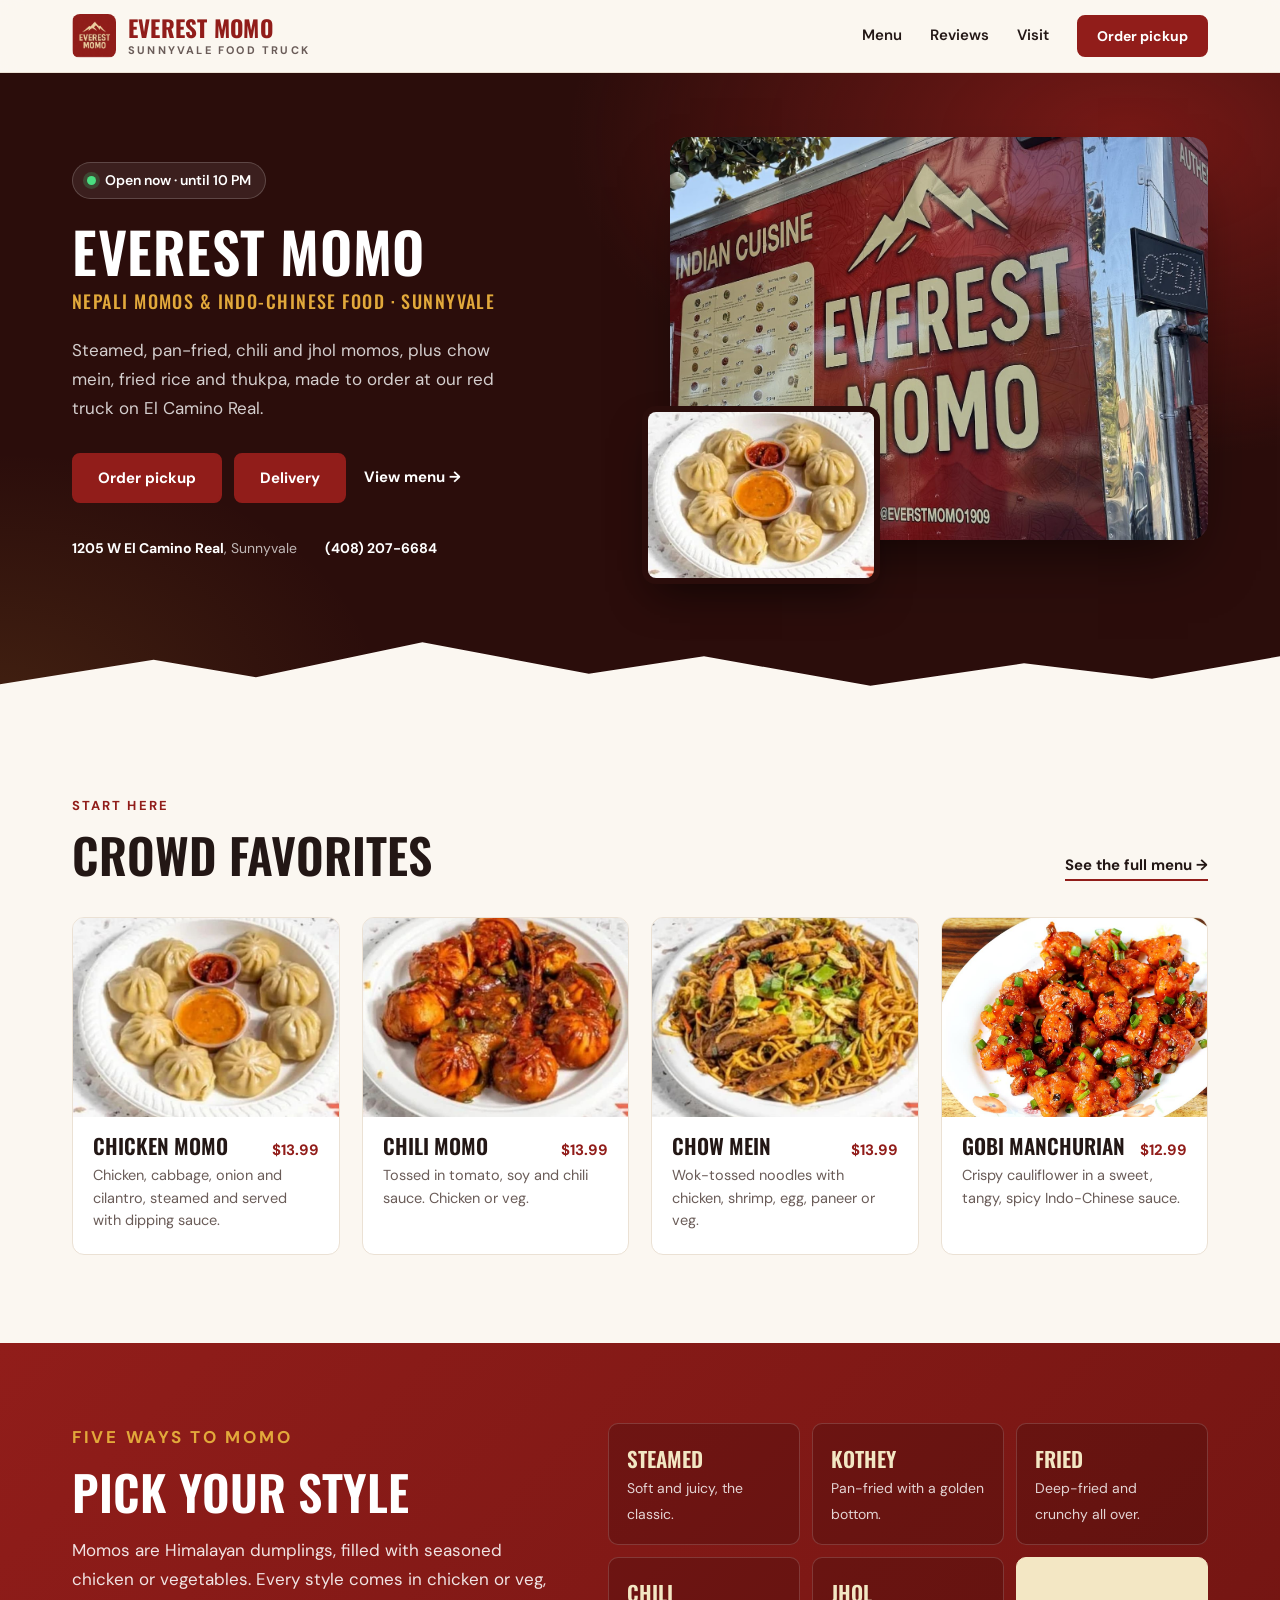
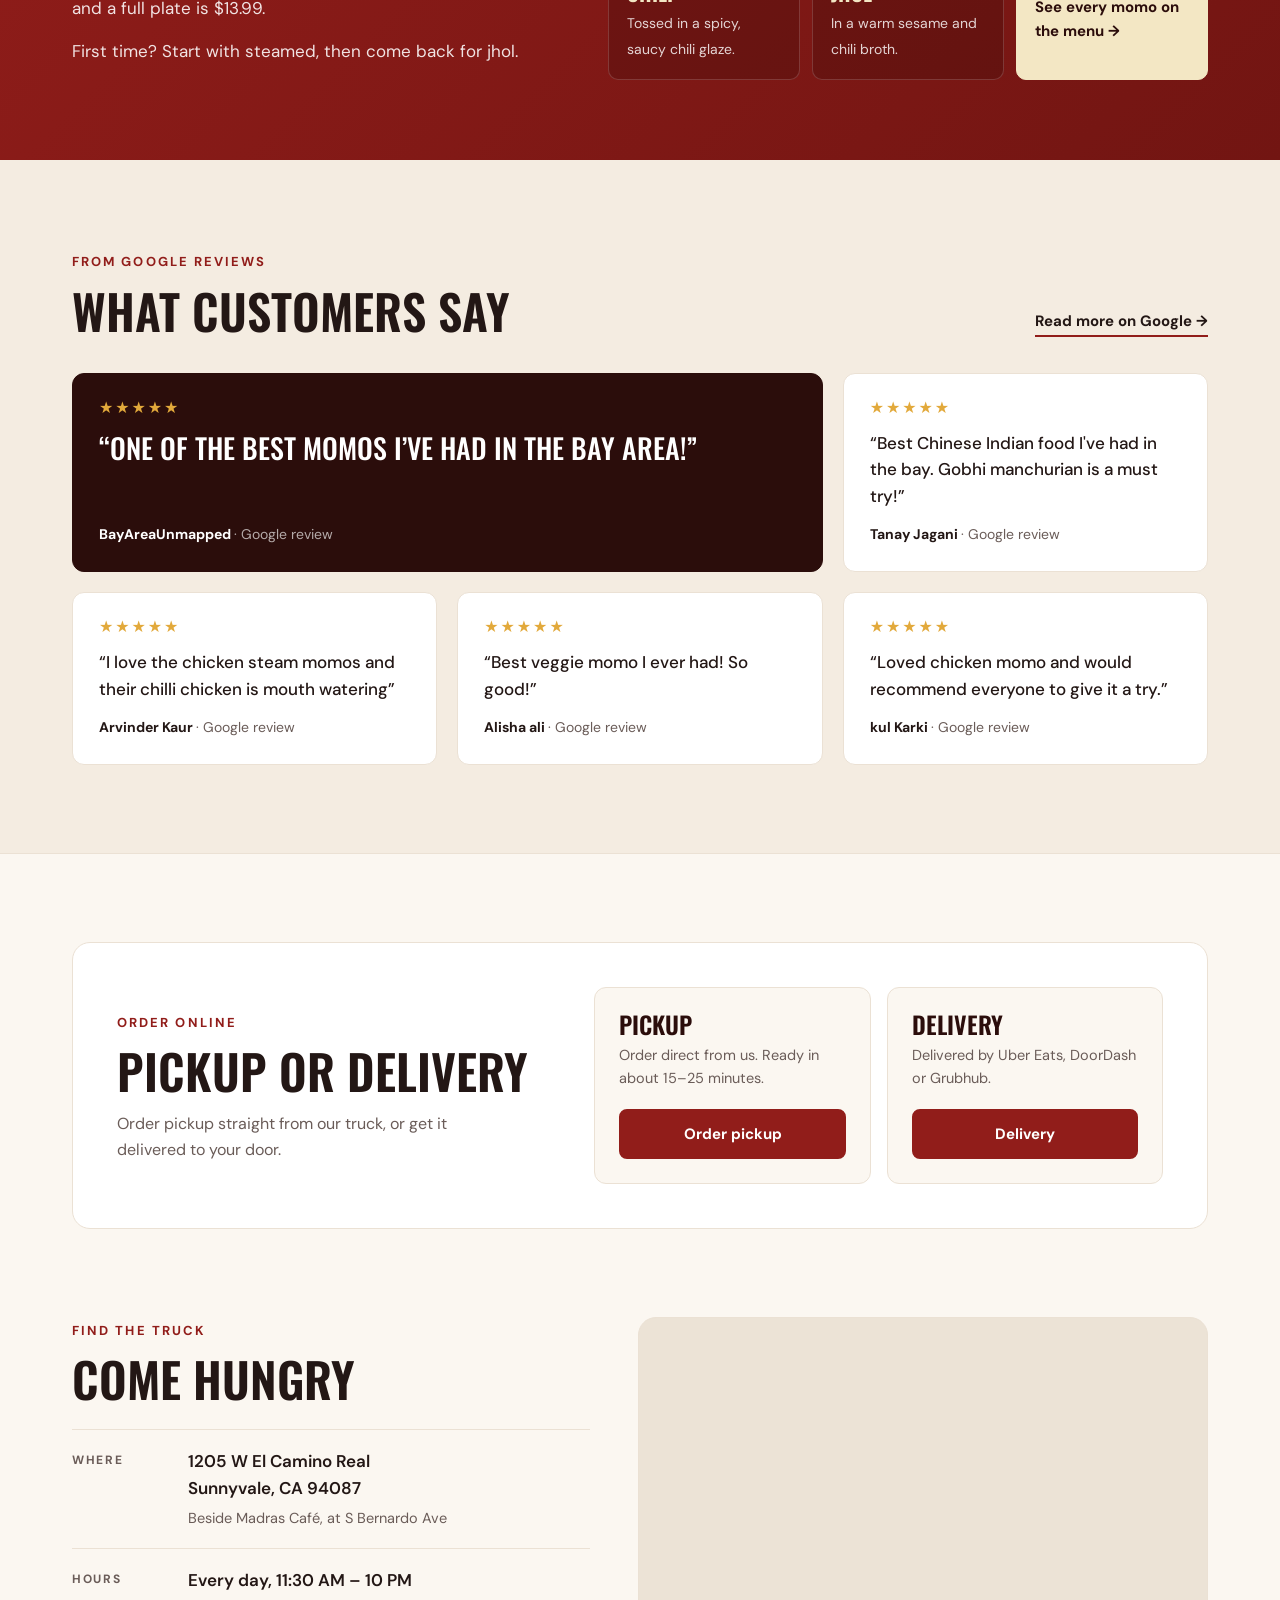
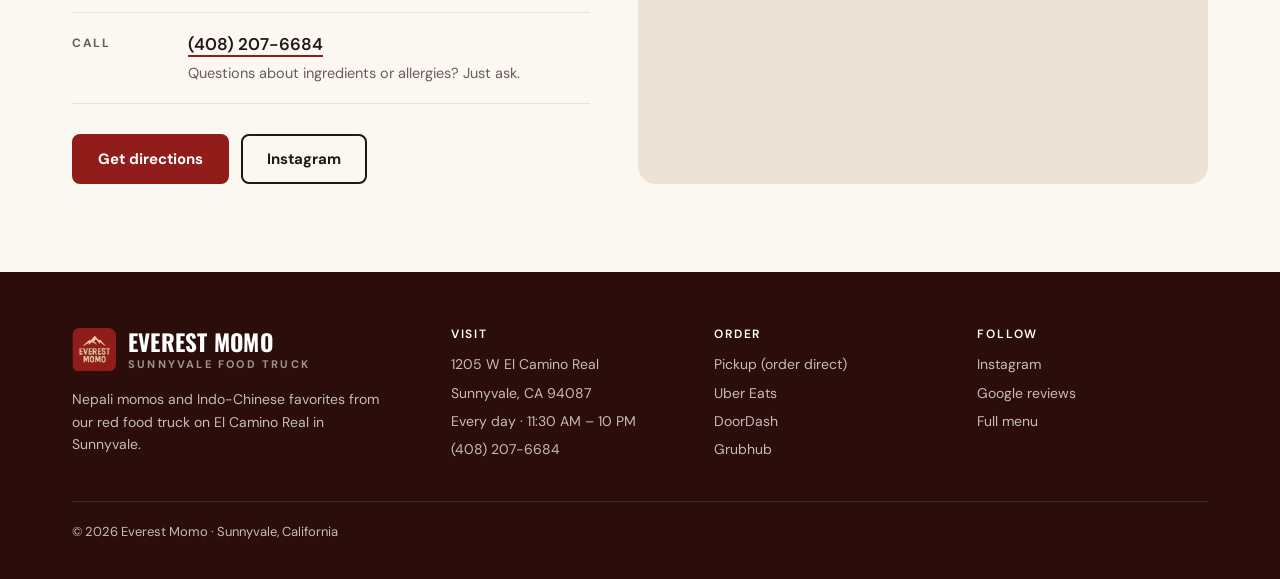
==== commit 41a46538: "Add Google reviews, remove rating badge, match delivery button to pickup Co-Authored-By: Claude Opus" ====
--- a/index.html
+++ b/index.html
@@ -29,7 +29,7 @@
         <h1 id="hero-title">Everest Momo</h1>
         <p class="hero-sub">Nepali momos &amp; Indo-Chinese food · Sunnyvale</p>
         <p class="hero-lede">Steamed, pan-fried, chili and jhol momos, plus chow mein, fried rice and thukpa, made to order at our red truck on El Camino Real.</p>
-        <div class="actions"><a class="button" href="https://o.spoton.com/BL-8ED3-028B-2F84" target="_blank" rel="noopener noreferrer">Order pickup</a><button class="button button-ghost" type="button" data-delivery aria-haspopup="dialog">Delivery</button><a class="hero-menu-link" href="menu/index.html">View menu →</a></div>
+        <div class="actions"><a class="button" href="https://o.spoton.com/BL-8ED3-028B-2F84" target="_blank" rel="noopener noreferrer">Order pickup</a><button class="button" type="button" data-delivery aria-haspopup="dialog">Delivery</button><a class="hero-menu-link" href="menu/index.html">View menu →</a></div>
         <ul class="hero-facts">
           <li><strong>1205 W El Camino Real</strong>, Sunnyvale</li>
           <li><a href="tel:+14082076684"><strong>(408) 207-6684</strong></a></li>
@@ -38,7 +38,6 @@
       <div class="hero-media">
         <div class="photo-main"><img src="assets/truck.jpg" alt="The red Everest Momo food truck with its cream mountain logo" width="1800" height="1013" fetchpriority="high"></div>
         <div class="photo-inset"><img src="assets/menu/chicken-momo.jpg" alt="Steamed chicken momos with dipping sauce" width="1000" height="600"></div>
-        <a class="hero-badge" href="https://search.google.com/local/reviews?placeid=ChIJZ9e7FVi3j4ARCI8jGyMKC14" target="_blank" rel="noopener noreferrer" aria-label="Rated 4.4 out of 5 from 1,497 Google reviews"><b>4.4<i>★</i></b><span>1,497 Google<br>reviews</span></a>
       </div>
     </div>
   </section>
@@ -89,13 +88,22 @@
     </div>
   </section>
 
+  <section class="section reviews" id="reviews" aria-labelledby="reviews-title">
+    <div class="shell">
+      <div class="section-head">
+        <div><p class="eyebrow">From Google reviews</p><h2 id="reviews-title">What customers say</h2></div>
+        <a class="text-link" href="https://search.google.com/local/reviews?placeid=ChIJZ9e7FVi3j4ARCI8jGyMKC14" target="_blank" rel="noopener noreferrer">Read more on Google →</a>
+      </div>
+      <div class="reviews-grid"><figure class="review"><div class="stars" aria-label="5 out of 5 stars">★★★★★</div><blockquote>“One of the best momos I’ve had in the Bay Area!”</blockquote><figcaption>BayAreaUnmapped <span>· Google review</span></figcaption></figure><figure class="review"><div class="stars" aria-label="5 out of 5 stars">★★★★★</div><blockquote>“Best Chinese Indian food I&#x27;ve had in the bay. Gobhi manchurian is a must try!”</blockquote><figcaption>Tanay Jagani <span>· Google review</span></figcaption></figure><figure class="review"><div class="stars" aria-label="5 out of 5 stars">★★★★★</div><blockquote>“I love the chicken steam momos and their chilli chicken is mouth watering”</blockquote><figcaption>Arvinder Kaur <span>· Google review</span></figcaption></figure><figure class="review"><div class="stars" aria-label="5 out of 5 stars">★★★★★</div><blockquote>“Best veggie momo I ever had! So good!”</blockquote><figcaption>Alisha ali <span>· Google review</span></figcaption></figure><figure class="review"><div class="stars" aria-label="5 out of 5 stars">★★★★★</div><blockquote>“Loved chicken momo and would recommend everyone to give it a try.”</blockquote><figcaption>kul Karki <span>· Google review</span></figcaption></figure></div>
+    </div>
+  </section>
   <section class="section order" aria-labelledby="order-title">
     <div class="shell">
       <div class="order-card">
-        <div class="order-copy"><p class="eyebrow">Order online</p><h2 id="order-title">Pickup or delivery</h2><p>Skip the line: order pickup straight from our truck. Or get delivery through your favorite app.</p></div>
+        <div class="order-copy"><p class="eyebrow">Order online</p><h2 id="order-title">Pickup or delivery</h2><p>Order pickup straight from our truck, or get it delivered to your door.</p></div>
         <div class="order-options">
           <div class="order-option"><h3>Pickup</h3><p>Order direct from us. Ready in about 15–25 minutes.</p><a class="button" href="https://o.spoton.com/BL-8ED3-028B-2F84" target="_blank" rel="noopener noreferrer">Order pickup</a></div>
-          <div class="order-option"><h3>Delivery</h3><p>Uber Eats, DoorDash or Grubhub.</p><button class="button button-dark" type="button" data-delivery aria-haspopup="dialog">Choose an app</button></div>
+          <div class="order-option"><h3>Delivery</h3><p>Delivered by Uber Eats, DoorDash or Grubhub.</p><button class="button" type="button" data-delivery aria-haspopup="dialog">Delivery</button></div>
         </div>
       </div>
     </div>
@@ -130,8 +138,8 @@
 </div></footer>
 <dialog class="modal" id="delivery-dialog" aria-labelledby="delivery-title">
   <button class="modal-close" type="button" data-close aria-label="Close">×</button>
-  <p class="eyebrow">Delivery</p><h2 id="delivery-title">Choose your app</h2>
-  <p>Delivery area, fees and prices are set by each app. Links open in a new tab.</p>
+  <p class="eyebrow">Everest Momo · Sunnyvale</p><h2 id="delivery-title">Delivery</h2>
+  <p>Delivery area, fees and prices are set by each service. Links open in a new tab.</p>
   <a class="provider uber" href="https://www.ubereats.com/store/everest-momo-w-el-camino-real-sunnyvale-1205-w-el-camino-real/ZWgvqTUqWvi0kQ3XsI27Cw" target="_blank" rel="noopener noreferrer">Uber Eats <span aria-hidden="true">→</span></a>
   <a class="provider doordash" href="https://www.doordash.com/store/everest-momo-sunnyvale-34763419/" target="_blank" rel="noopener noreferrer">DoorDash <span aria-hidden="true">→</span></a>
   <a class="provider grubhub" href="https://www.grubhub.com/restaurant/everest-momo-1205-w-el-camino-real-sunnyvale/12244016" target="_blank" rel="noopener noreferrer">Grubhub <span aria-hidden="true">→</span></a>
--- a/styles.css
+++ b/styles.css
@@ -78,11 +78,6 @@
 .photo-main img{width:100%;height:100%;object-fit:cover;object-position:62% center}
 .photo-inset{position:absolute;left:0;bottom:0;width:42%;border-radius:14px;overflow:hidden;border:6px solid var(--maroon);box-shadow:0 20px 40px -12px rgba(0,0,0,.55);aspect-ratio:4/3}
 .photo-inset img{width:100%;height:100%;object-fit:cover;object-position:40% center}
-.hero-badge{position:absolute;right:-10px;top:-18px;width:116px;height:116px;border-radius:50%;background:var(--gold);color:var(--maroon);display:grid;place-content:center;text-align:center;text-decoration:none;line-height:1;box-shadow:0 10px 24px -8px rgba(0,0,0,.45);transition:transform .2s}
-.hero-badge:hover{transform:scale(1.04)}
-.hero-badge b{font-family:var(--display);font-size:34px;font-weight:700;display:block}
-.hero-badge i{font-style:normal;font-size:22px;margin-left:2px;vertical-align:4px}
-.hero-badge span{font-size:11px;font-weight:700;letter-spacing:.04em;text-transform:uppercase;margin-top:4px;line-height:1.2}
 
 /* Sections */
 .section{padding:88px 0}
@@ -115,10 +110,6 @@
 
 /* Reviews */
 .reviews{background:#f4ece1;border-bottom:1px solid var(--line)}
-.rating-summary{display:flex;align-items:center;gap:14px}
-.rating-big{font-family:var(--display);font-size:56px;font-weight:600;line-height:1;color:var(--maroon)}
-.rating-summary a{display:block;font-size:14px;font-weight:700;text-decoration:none;margin-top:6px}
-.rating-summary a:hover{color:var(--red)}
 .reviews-grid{display:grid;grid-template-columns:repeat(3,1fr);gap:20px}
 .review{margin:0;background:var(--card);border:1px solid var(--line);border-radius:var(--radius);padding:26px;display:flex;flex-direction:column;gap:14px}
 .review:first-child{grid-column:span 2;background:var(--maroon);color:#fff;border-color:var(--maroon)}
@@ -239,11 +230,7 @@
   .hero-menu-link{padding:6px 0}
   .hero-media{padding-left:14px;padding-bottom:34px}
   .photo-inset{width:46%;border-width:4px}
-  .hero-badge{width:92px;height:92px;right:-4px;top:-14px}
-  .hero-badge b{font-size:26px}
-  .hero-badge i{font-size:17px}
-  .hero-badge span{font-size:9px}
-  .hero:after{height:40px}
+          .hero:after{height:40px}
   .section{padding:60px 0}
   .section-head{flex-direction:column;align-items:flex-start;gap:14px;margin-bottom:26px}
   .dish-grid{grid-template-columns:1fr;gap:16px}
@@ -256,8 +243,7 @@
   .styles{grid-template-columns:1fr 1fr}
   .reviews-grid{grid-template-columns:1fr}
   .review:first-child{grid-column:auto}
-  .rating-big{font-size:44px}
-  .order{padding-top:60px}
+    .order{padding-top:60px}
   .order-card{padding:24px 18px}
   .order-options{grid-template-columns:1fr}
   .info-row{grid-template-columns:76px 1fr;gap:12px}
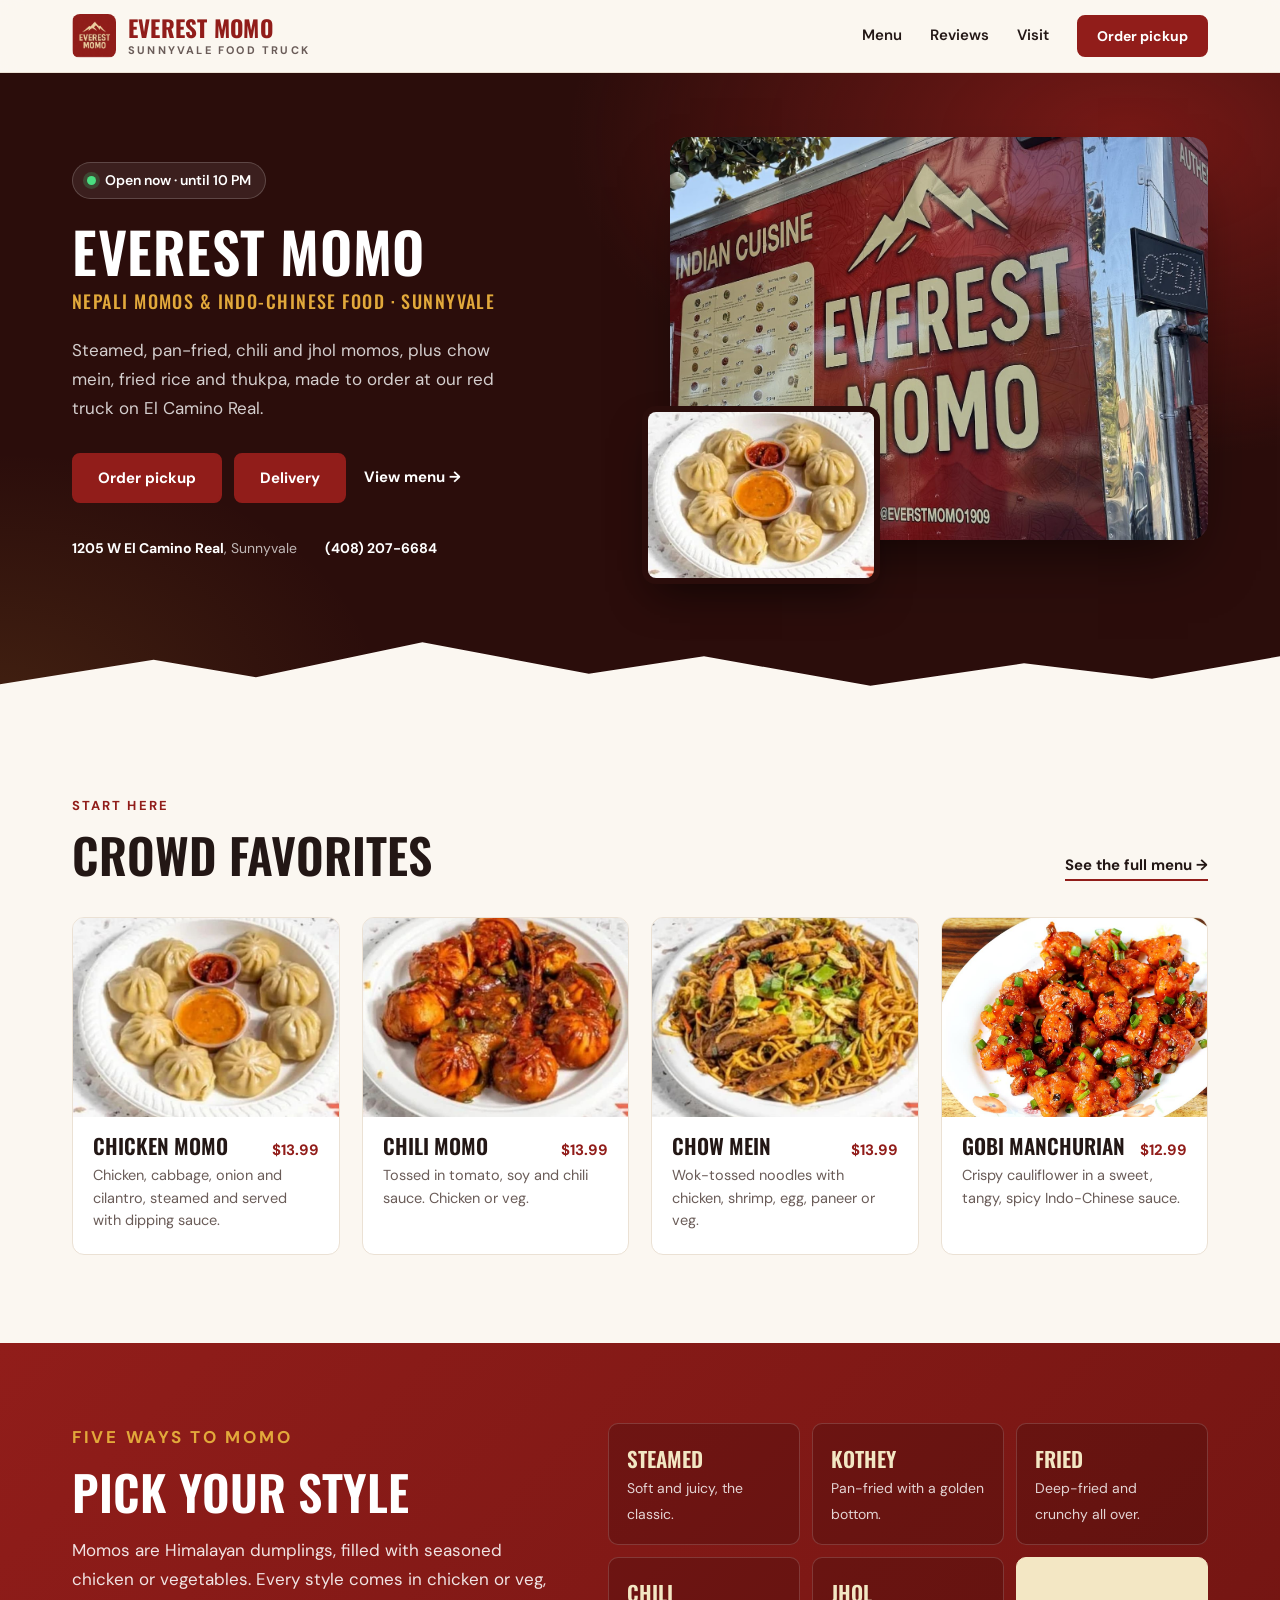
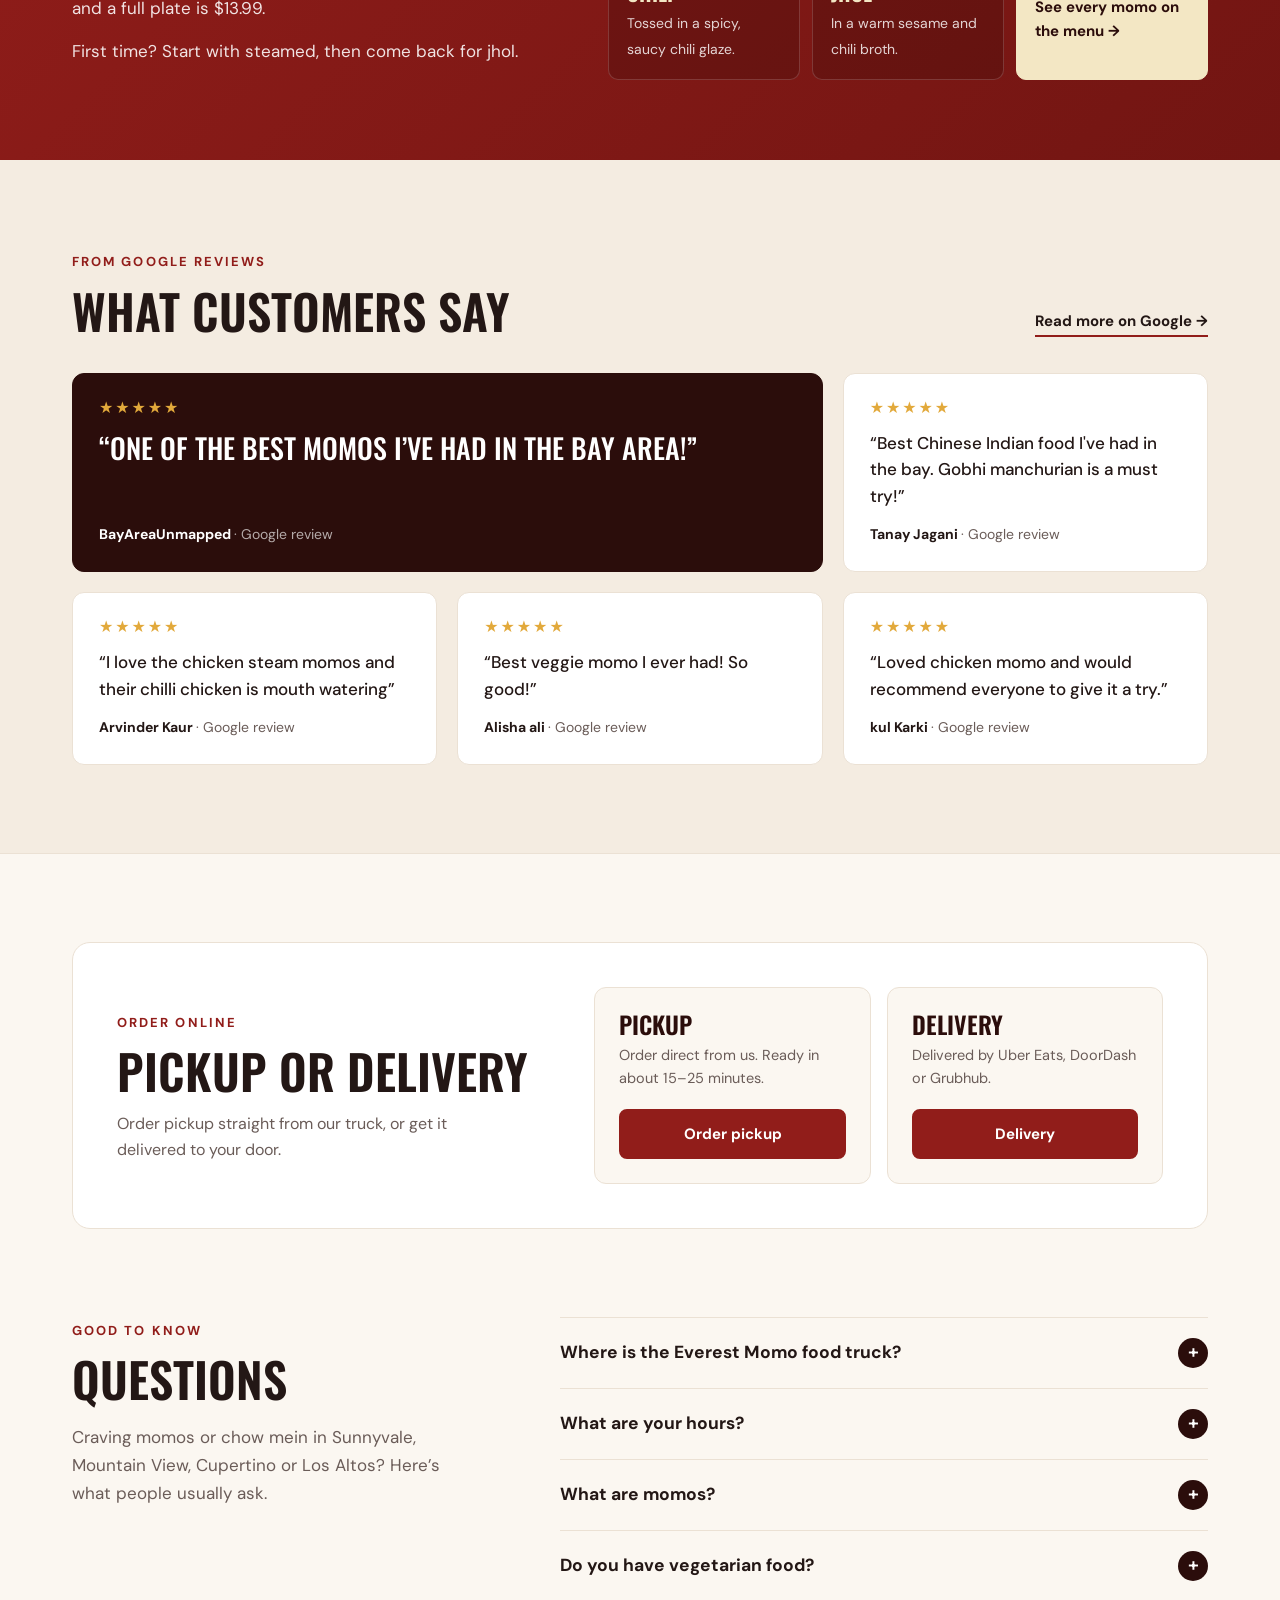
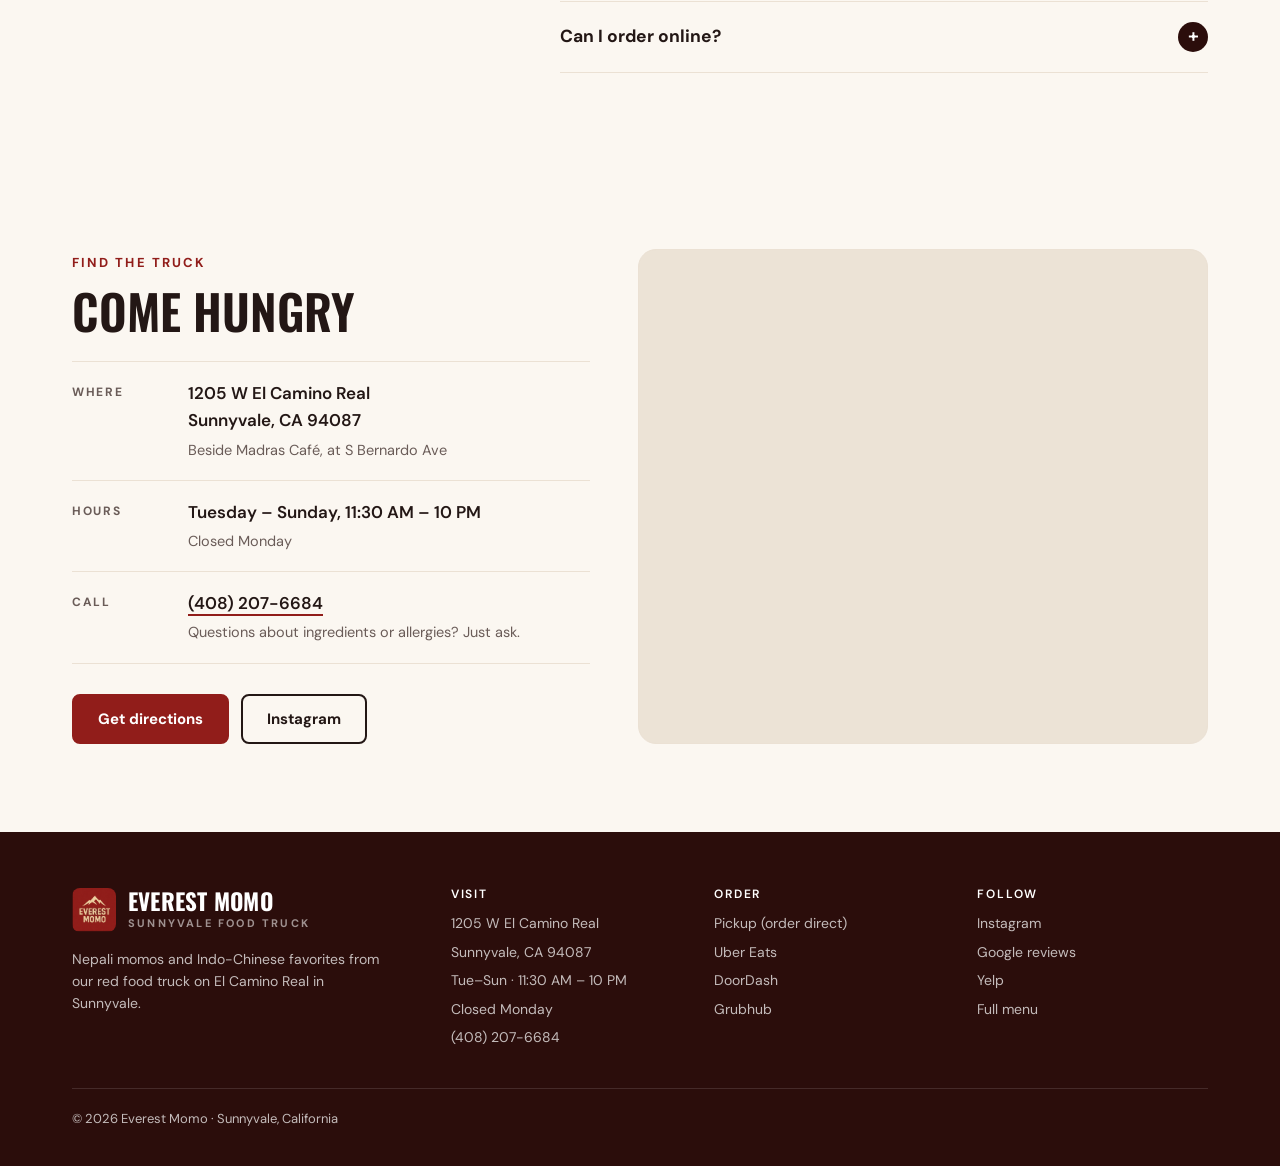
==== commit afeba2ef: "Improve local search: business and menu data, FAQ, hours, redirects Add Restaurant, Menu (42 items)," ====
--- a/index.html
+++ b/index.html
@@ -2,13 +2,14 @@
 <html lang="en">
 <head>
 <meta charset="utf-8"><meta name="viewport" content="width=device-width, initial-scale=1">
-<title>Everest Momo | Nepali Momos &amp; Indo-Chinese Food Truck in Sunnyvale</title><meta name="description" content="Everest Momo food truck at 1205 W El Camino Real, Sunnyvale. Nepali momos, chow mein, thukpa and Indo-Chinese favorites. Order pickup online or get delivery. Open daily 11:30 AM–10 PM."><meta name="theme-color" content="#2b0d0b">
+<title>Everest Momo | Momos, Chow Mein &amp; Nepali Food in Sunnyvale, CA</title><meta name="description" content="Nepali food truck at 1205 W El Camino Real, Sunnyvale, serving momos, chow mein, thukpa, gobi manchurian and chili chicken. Order pickup online or get delivery. Open Tue–Sun 11:30 AM–10 PM."><meta name="robots" content="index, follow, max-image-preview:large"><meta name="theme-color" content="#2b0d0b">
 <link rel="icon" href="assets/logo.png" type="image/png"><link rel="apple-touch-icon" href="assets/logo.png">
-<meta property="og:type" content="website"><meta property="og:site_name" content="Everest Momo"><meta property="og:title" content="Everest Momo | Nepali Momos &amp; Indo-Chinese Food Truck in Sunnyvale"><meta property="og:description" content="Everest Momo food truck at 1205 W El Camino Real, Sunnyvale. Nepali momos, chow mein, thukpa and Indo-Chinese favorites. Order pickup online or get delivery. Open daily 11:30 AM–10 PM.">
+<meta property="og:type" content="website"><meta property="og:locale" content="en_US"><meta property="og:site_name" content="Everest Momo"><meta property="og:title" content="Everest Momo | Momos, Chow Mein &amp; Nepali Food in Sunnyvale, CA"><meta property="og:description" content="Nepali food truck at 1205 W El Camino Real, Sunnyvale, serving momos, chow mein, thukpa, gobi manchurian and chili chicken. Order pickup online or get delivery. Open Tue–Sun 11:30 AM–10 PM."><link rel="canonical" href="https://everestmomotruck.com/"><meta property="og:url" content="https://everestmomotruck.com/"><meta property="og:image" content="https://everestmomotruck.com/assets/truck.jpg"><meta property="og:image:alt" content="The red Everest Momo food truck"><meta name="twitter:card" content="summary_large_image">
 <link rel="preconnect" href="https://fonts.googleapis.com"><link rel="preconnect" href="https://fonts.gstatic.com" crossorigin>
 <link rel="stylesheet" href="https://fonts.googleapis.com/css2?family=DM+Sans:opsz,wght@9..40,400;9..40,500;9..40,600;9..40,700&family=Oswald:wght@500;600;700&display=swap">
-<link rel="stylesheet" href="styles.css?v=3">
-<script type="application/ld+json">{"@context": "https://schema.org", "@type": "Restaurant", "name": "Everest Momo", "image": "assets/truck.jpg", "logo": "assets/logo.png", "telephone": "+1-408-207-6684", "servesCuisine": ["Nepalese", "Indo-Chinese", "Indian"], "priceRange": "$10–20", "address": {"@type": "PostalAddress", "streetAddress": "1205 W El Camino Real", "addressLocality": "Sunnyvale", "addressRegion": "CA", "postalCode": "94087", "addressCountry": "US"}, "geo": {"@type": "GeoCoordinates", "latitude": 37.374473, "longitude": -122.0564154}, "openingHoursSpecification": {"@type": "OpeningHoursSpecification", "dayOfWeek": ["Monday", "Tuesday", "Wednesday", "Thursday", "Friday", "Saturday", "Sunday"], "opens": "11:30", "closes": "22:00"}, "hasMenu": "menu/", "sameAs": ["https://www.instagram.com/everestmomo1909/"], "potentialAction": {"@type": "OrderAction", "target": "https://o.spoton.com/BL-8ED3-028B-2F84"}}</script>
+<link rel="stylesheet" href="styles.css?v=4">
+<script type="application/ld+json">{"@context": "https://schema.org", "@type": "Restaurant", "@id": "https://everestmomotruck.com/#restaurant", "name": "Everest Momo", "url": "https://everestmomotruck.com/", "description": "Nepali food truck in Sunnyvale serving momos, chow mein, thukpa and Indo-Chinese dishes.", "image": ["https://everestmomotruck.com/assets/truck.jpg", "https://everestmomotruck.com/assets/menu/chicken-momo.jpg", "https://everestmomotruck.com/assets/menu/veg-chili-momo.jpg"], "logo": "https://everestmomotruck.com/assets/logo.png", "telephone": "+1-408-207-6684", "servesCuisine": ["Nepalese", "Himalayan", "Indo-Chinese", "Momos"], "priceRange": "$10–20", "address": {"@type": "PostalAddress", "streetAddress": "1205 W El Camino Real", "addressLocality": "Sunnyvale", "addressRegion": "CA", "postalCode": "94087", "addressCountry": "US"}, "geo": {"@type": "GeoCoordinates", "latitude": 37.374473, "longitude": -122.0564154}, "hasMap": "https://maps.google.com/?cid=6776521210204491528", "areaServed": [{"@type": "City", "name": "Sunnyvale"}, {"@type": "City", "name": "Mountain View"}, {"@type": "City", "name": "Cupertino"}, {"@type": "City", "name": "Los Altos"}, {"@type": "City", "name": "Santa Clara"}], "openingHoursSpecification": {"@type": "OpeningHoursSpecification", "dayOfWeek": ["Tuesday", "Wednesday", "Thursday", "Friday", "Saturday", "Sunday"], "opens": "11:30", "closes": "22:00"}, "acceptsReservations": false, "hasMenu": "https://everestmomotruck.com/menu/", "sameAs": ["https://www.instagram.com/everestmomo1909/", "https://www.yelp.com/biz/everest-momo-sunnyvale-5", "https://maps.google.com/?cid=6776521210204491528"], "potentialAction": [{"@type": "OrderAction", "target": "https://o.spoton.com/BL-8ED3-028B-2F84"}, {"@type": "OrderAction", "target": "https://www.ubereats.com/store/everest-momo-w-el-camino-real-sunnyvale-1205-w-el-camino-real/ZWgvqTUqWvi0kQ3XsI27Cw"}, {"@type": "OrderAction", "target": "https://www.doordash.com/store/everest-momo-sunnyvale-34763419/"}, {"@type": "OrderAction", "target": "https://www.grubhub.com/restaurant/everest-momo-1205-w-el-camino-real-sunnyvale/12244016"}]}</script>
+<script type="application/ld+json">{"@context": "https://schema.org", "@type": "FAQPage", "mainEntity": [{"@type": "Question", "name": "Where is the Everest Momo food truck?", "acceptedAnswer": {"@type": "Answer", "text": "We park at 1205 W El Camino Real in Sunnyvale, beside Madras Café at S Bernardo Ave. That’s right on the Sunnyvale–Mountain View line, a short drive from Cupertino, Los Altos and Santa Clara."}}, {"@type": "Question", "name": "What are your hours?", "acceptedAnswer": {"@type": "Answer", "text": "We’re open Tuesday to Sunday, 11:30 AM to 10 PM. We’re closed on Mondays."}}, {"@type": "Question", "name": "What are momos?", "acceptedAnswer": {"@type": "Answer", "text": "Momos are Himalayan dumplings from Nepal and Tibet, filled with seasoned chicken or vegetables. We make them steamed, pan-fried (kothey), deep-fried, chili and jhol (in a sesame and chili broth)."}}, {"@type": "Question", "name": "Do you have vegetarian food?", "acceptedAnswer": {"@type": "Answer", "text": "Yes. Every momo style comes in veg, and we also make veg and paneer chow mein, veg and paneer fried rice, paneer chilli, gobi manchurian and samosas."}}, {"@type": "Question", "name": "Can I order online?", "acceptedAnswer": {"@type": "Answer", "text": "Yes. Order pickup direct from the truck online, usually ready in 15–25 minutes, or get delivery through Uber Eats, DoorDash or Grubhub."}}]}</script>
 </head>
 <body>
 <a class="skip-link" href="#main">Skip to content</a>
@@ -25,7 +26,7 @@
   <section class="hero" aria-labelledby="hero-title">
     <div class="shell hero-inner">
       <div class="hero-copy">
-        <p class="status" data-status><span class="status-dot" aria-hidden="true"></span><span data-status-text>Open daily 11:30 AM – 10 PM</span></p>
+        <p class="status" data-status><span class="status-dot" aria-hidden="true"></span><span data-status-text>Open Tue–Sun 11:30 AM – 10 PM</span></p>
         <h1 id="hero-title">Everest Momo</h1>
         <p class="hero-sub">Nepali momos &amp; Indo-Chinese food · Sunnyvale</p>
         <p class="hero-lede">Steamed, pan-fried, chili and jhol momos, plus chow mein, fried rice and thukpa, made to order at our red truck on El Camino Real.</p>
@@ -109,6 +110,13 @@
     </div>
   </section>
 
+  <section class="section faq" id="faq" aria-labelledby="faq-title">
+    <div class="shell faq-inner">
+      <div><p class="eyebrow">Good to know</p><h2 id="faq-title">Questions</h2><p class="faq-lede">Craving momos or chow mein in Sunnyvale, Mountain View, Cupertino or Los Altos? Here’s what people usually ask.</p></div>
+      <div class="faq-list"><details class="faq-item"><summary>Where is the Everest Momo food truck?</summary><p>We park at 1205 W El Camino Real in Sunnyvale, beside Madras Café at S Bernardo Ave. That’s right on the Sunnyvale–Mountain View line, a short drive from Cupertino, Los Altos and Santa Clara.</p></details><details class="faq-item"><summary>What are your hours?</summary><p>We’re open Tuesday to Sunday, 11:30 AM to 10 PM. We’re closed on Mondays.</p></details><details class="faq-item"><summary>What are momos?</summary><p>Momos are Himalayan dumplings from Nepal and Tibet, filled with seasoned chicken or vegetables. We make them steamed, pan-fried (kothey), deep-fried, chili and jhol (in a sesame and chili broth).</p></details><details class="faq-item"><summary>Do you have vegetarian food?</summary><p>Yes. Every momo style comes in veg, and we also make veg and paneer chow mein, veg and paneer fried rice, paneer chilli, gobi manchurian and samosas.</p></details><details class="faq-item"><summary>Can I order online?</summary><p>Yes. Order pickup direct from the truck online, usually ready in 15–25 minutes, or get delivery through Uber Eats, DoorDash or Grubhub.</p></details></div>
+    </div>
+  </section>
+
   <section class="section visit" id="visit" aria-labelledby="visit-title">
     <div class="shell">
       <div class="visit-grid">
@@ -117,7 +125,7 @@
           <h2 id="visit-title">Come hungry</h2>
           <dl class="info-list">
             <div class="info-row"><dt>Where</dt><dd>1205 W El Camino Real<br>Sunnyvale, CA 94087<span class="info-note">Beside Madras Café, at S Bernardo Ave</span></dd></div>
-            <div class="info-row"><dt>Hours</dt><dd>Every day, 11:30 AM – 10 PM</dd></div>
+            <div class="info-row"><dt>Hours</dt><dd>Tuesday – Sunday, 11:30 AM – 10 PM<span class="info-note">Closed Monday</span></dd></div>
             <div class="info-row"><dt>Call</dt><dd><a href="tel:+14082076684">(408) 207-6684</a><span class="info-note">Questions about ingredients or allergies? Just ask.</span></dd></div>
           </dl>
           <div class="actions"><a class="button" href="https://www.google.com/maps/search/?api=1&query=Everest+Momo&query_place_id=ChIJZ9e7FVi3j4ARCI8jGyMKC14" target="_blank" rel="noopener noreferrer">Get directions</a><a class="button button-outline" href="https://www.instagram.com/everestmomo1909/" target="_blank" rel="noopener noreferrer">Instagram</a></div>
@@ -130,9 +138,9 @@
 <footer class="footer"><div class="shell">
   <div class="footer-inner">
     <div><a class="wordmark" href="index.html" aria-label="Everest Momo, home"><img src="assets/logo.png" alt="" width="230" height="230"><span><span class="wordmark-name">Everest Momo</span><span class="wordmark-sub">Sunnyvale food truck</span></span></a><p class="footer-about">Nepali momos and Indo-Chinese favorites from our red food truck on El Camino Real in Sunnyvale.</p></div>
-    <div><h3>Visit</h3><ul><li>1205 W El Camino Real</li><li>Sunnyvale, CA 94087</li><li>Every day · 11:30 AM – 10 PM</li><li><a href="tel:+14082076684">(408) 207-6684</a></li></ul></div>
+    <div><h3>Visit</h3><ul><li>1205 W El Camino Real</li><li>Sunnyvale, CA 94087</li><li>Tue–Sun · 11:30 AM – 10 PM</li><li>Closed Monday</li><li><a href="tel:+14082076684">(408) 207-6684</a></li></ul></div>
     <div><h3>Order</h3><ul><li><a href="https://o.spoton.com/BL-8ED3-028B-2F84" target="_blank" rel="noopener noreferrer">Pickup (order direct)</a></li><li><a href="https://www.ubereats.com/store/everest-momo-w-el-camino-real-sunnyvale-1205-w-el-camino-real/ZWgvqTUqWvi0kQ3XsI27Cw" target="_blank" rel="noopener noreferrer">Uber Eats</a></li><li><a href="https://www.doordash.com/store/everest-momo-sunnyvale-34763419/" target="_blank" rel="noopener noreferrer">DoorDash</a></li><li><a href="https://www.grubhub.com/restaurant/everest-momo-1205-w-el-camino-real-sunnyvale/12244016" target="_blank" rel="noopener noreferrer">Grubhub</a></li></ul></div>
-    <div><h3>Follow</h3><ul><li><a href="https://www.instagram.com/everestmomo1909/" target="_blank" rel="noopener noreferrer">Instagram</a></li><li><a href="https://search.google.com/local/reviews?placeid=ChIJZ9e7FVi3j4ARCI8jGyMKC14" target="_blank" rel="noopener noreferrer">Google reviews</a></li><li><a href="menu/index.html">Full menu</a></li></ul></div>
+    <div><h3>Follow</h3><ul><li><a href="https://www.instagram.com/everestmomo1909/" target="_blank" rel="noopener noreferrer">Instagram</a></li><li><a href="https://search.google.com/local/reviews?placeid=ChIJZ9e7FVi3j4ARCI8jGyMKC14" target="_blank" rel="noopener noreferrer">Google reviews</a></li><li><a href="https://www.yelp.com/biz/everest-momo-sunnyvale-5" target="_blank" rel="noopener noreferrer">Yelp</a></li><li><a href="menu/index.html">Full menu</a></li></ul></div>
   </div>
   <p class="footer-base">© <span data-year>2026</span> Everest Momo · Sunnyvale, California</p>
 </div></footer>
@@ -146,6 +154,6 @@
   <p class="modal-note">Picking up instead? <a href="https://o.spoton.com/BL-8ED3-028B-2F84" target="_blank" rel="noopener noreferrer">Order pickup direct from the truck</a>. It's ready in about 15–25 minutes.</p>
 </dialog>
 <noscript><p class="nojs">Delivery: <a href="https://www.ubereats.com/store/everest-momo-w-el-camino-real-sunnyvale-1205-w-el-camino-real/ZWgvqTUqWvi0kQ3XsI27Cw">Uber Eats</a> · <a href="https://www.doordash.com/store/everest-momo-sunnyvale-34763419/">DoorDash</a> · <a href="https://www.grubhub.com/restaurant/everest-momo-1205-w-el-camino-real-sunnyvale/12244016">Grubhub</a></p></noscript>
-<script src="site.js" defer></script>
+<script src="site.js?v=2" defer></script>
 </body>
 </html>
--- a/styles.css
+++ b/styles.css
@@ -273,3 +273,16 @@
   .styles{grid-template-columns:1fr}
 }
 @media (prefers-reduced-motion:reduce){html{scroll-behavior:auto}*,*:before,*:after{transition:none!important}}
+
+/* FAQ */
+.faq-inner{display:grid;grid-template-columns:.8fr 1.2fr;gap:56px;align-items:start}
+.faq-lede{color:var(--muted);font-size:17px;line-height:1.65;margin:18px 0 0;max-width:380px}
+.faq-list{border-top:1px solid var(--line)}
+.faq-item{border-bottom:1px solid var(--line)}
+.faq-item summary{list-style:none;cursor:pointer;display:flex;justify-content:space-between;align-items:center;gap:20px;padding:20px 0;font-weight:700;font-size:17.5px;line-height:1.4}
+.faq-item summary::-webkit-details-marker{display:none}
+.faq-item summary::after{content:"+";flex:none;display:grid;place-items:center;width:30px;height:30px;border-radius:50%;background:var(--maroon);color:#fff;font-size:19px;font-weight:600;transition:transform .2s}
+.faq-item[open] summary::after{transform:rotate(45deg);background:var(--red)}
+.faq-item p{margin:-4px 0 22px;color:var(--muted);font-size:16px;line-height:1.7;max-width:620px}
+@media (max-width:1050px){.faq-inner{grid-template-columns:1fr;gap:28px}}
+@media (max-width:760px){.faq-item summary{font-size:16.5px;padding:18px 0}}
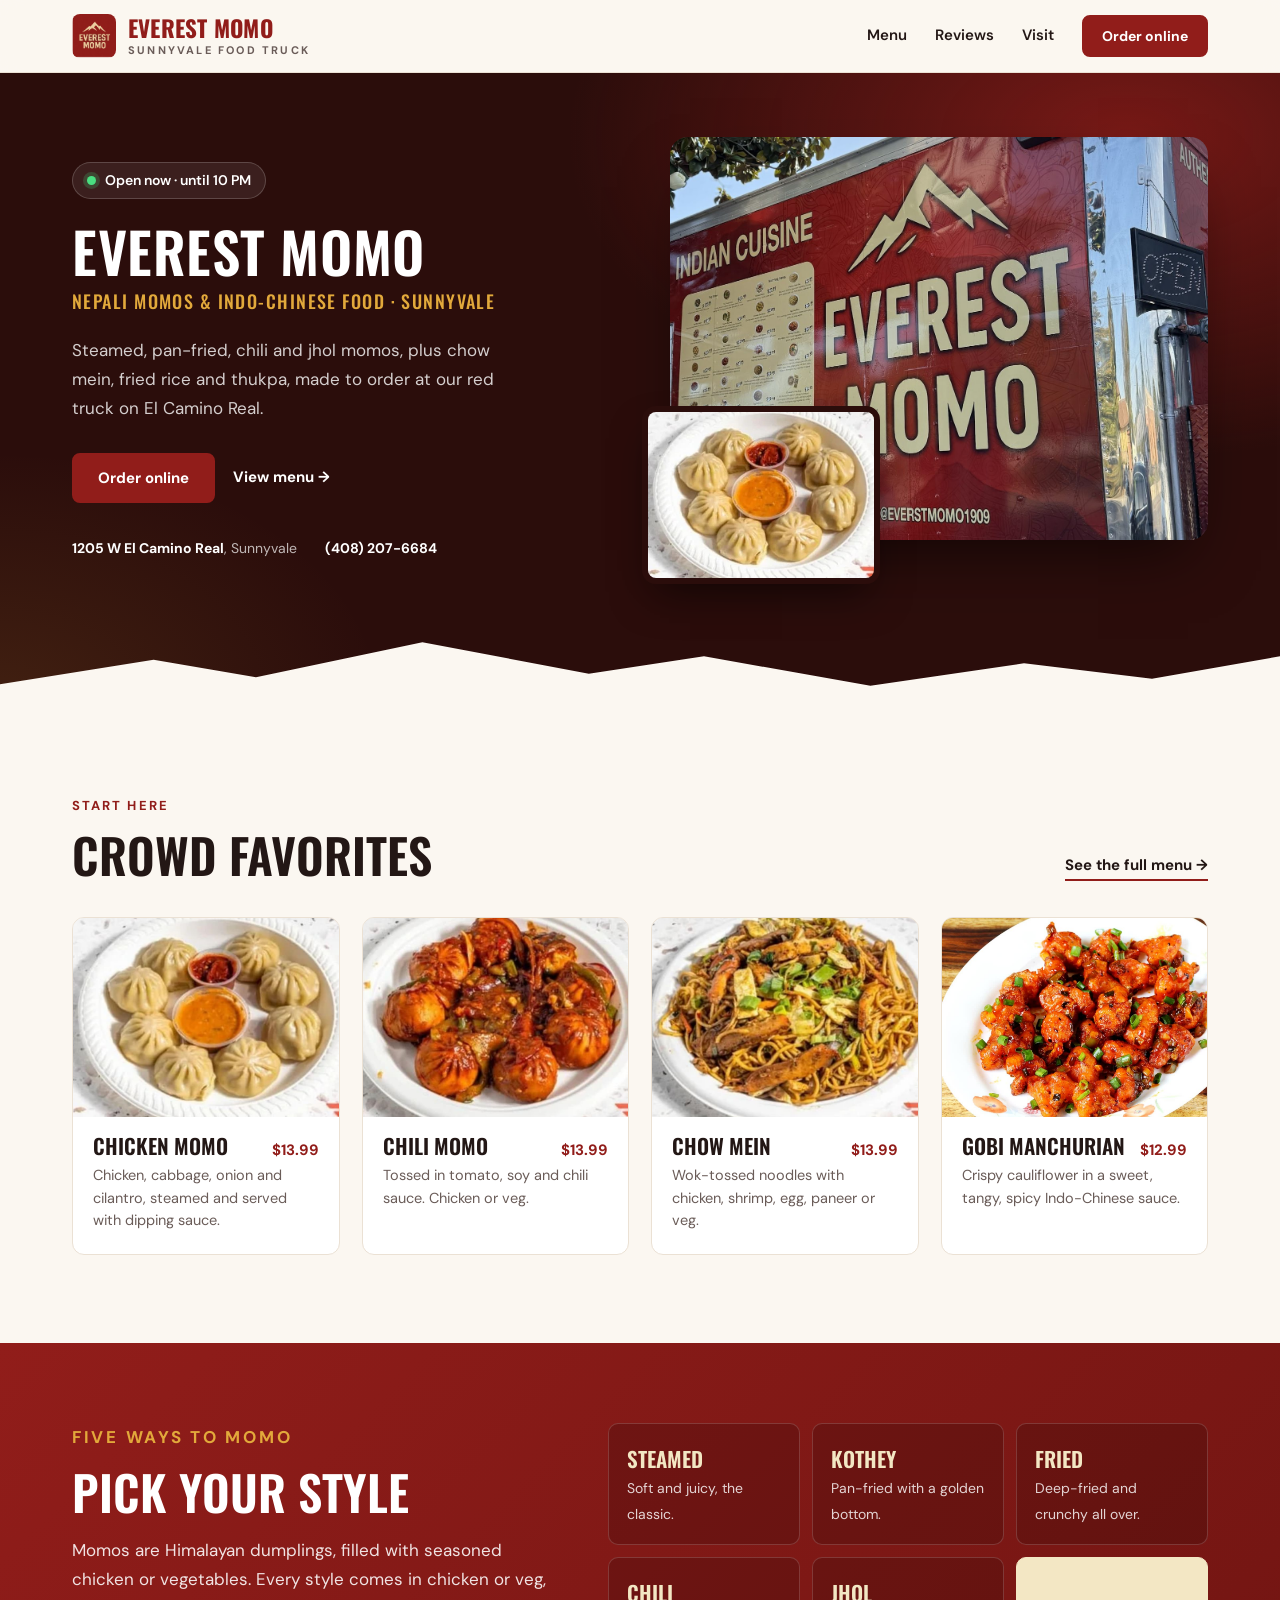
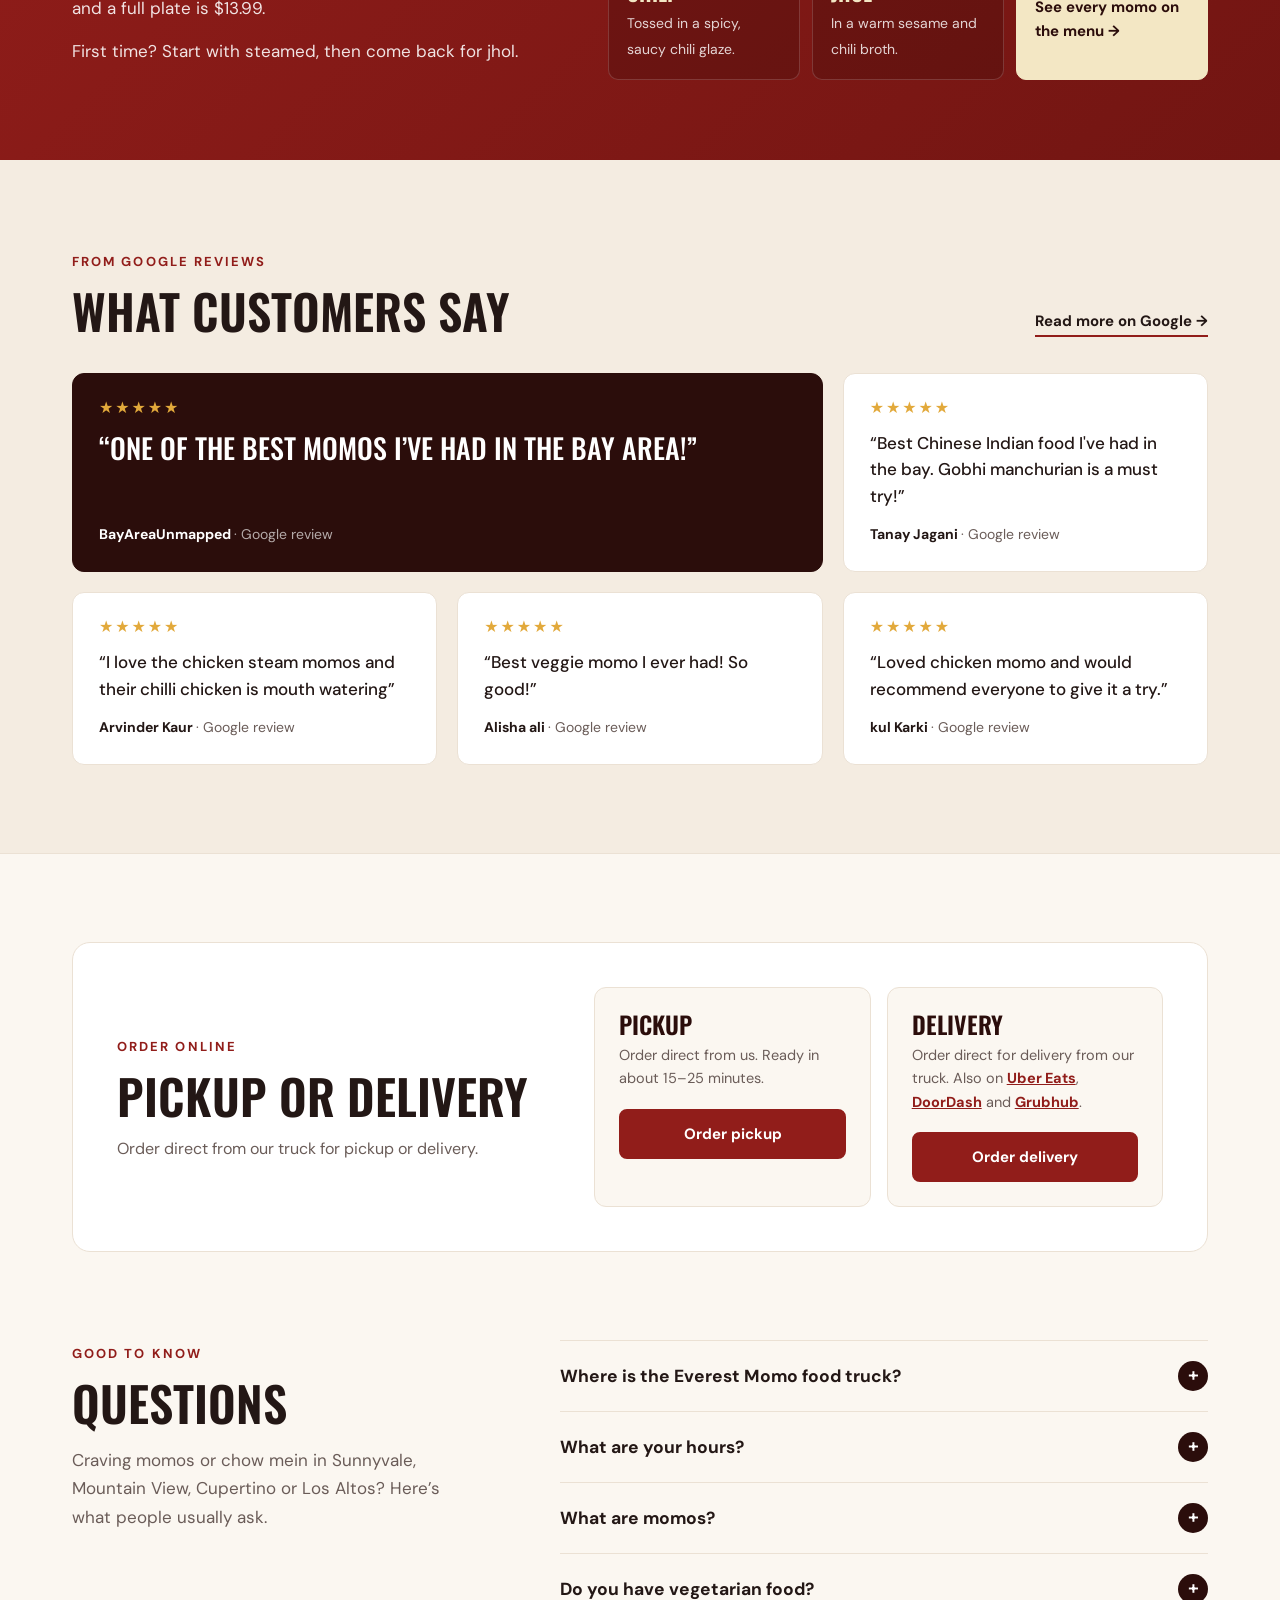
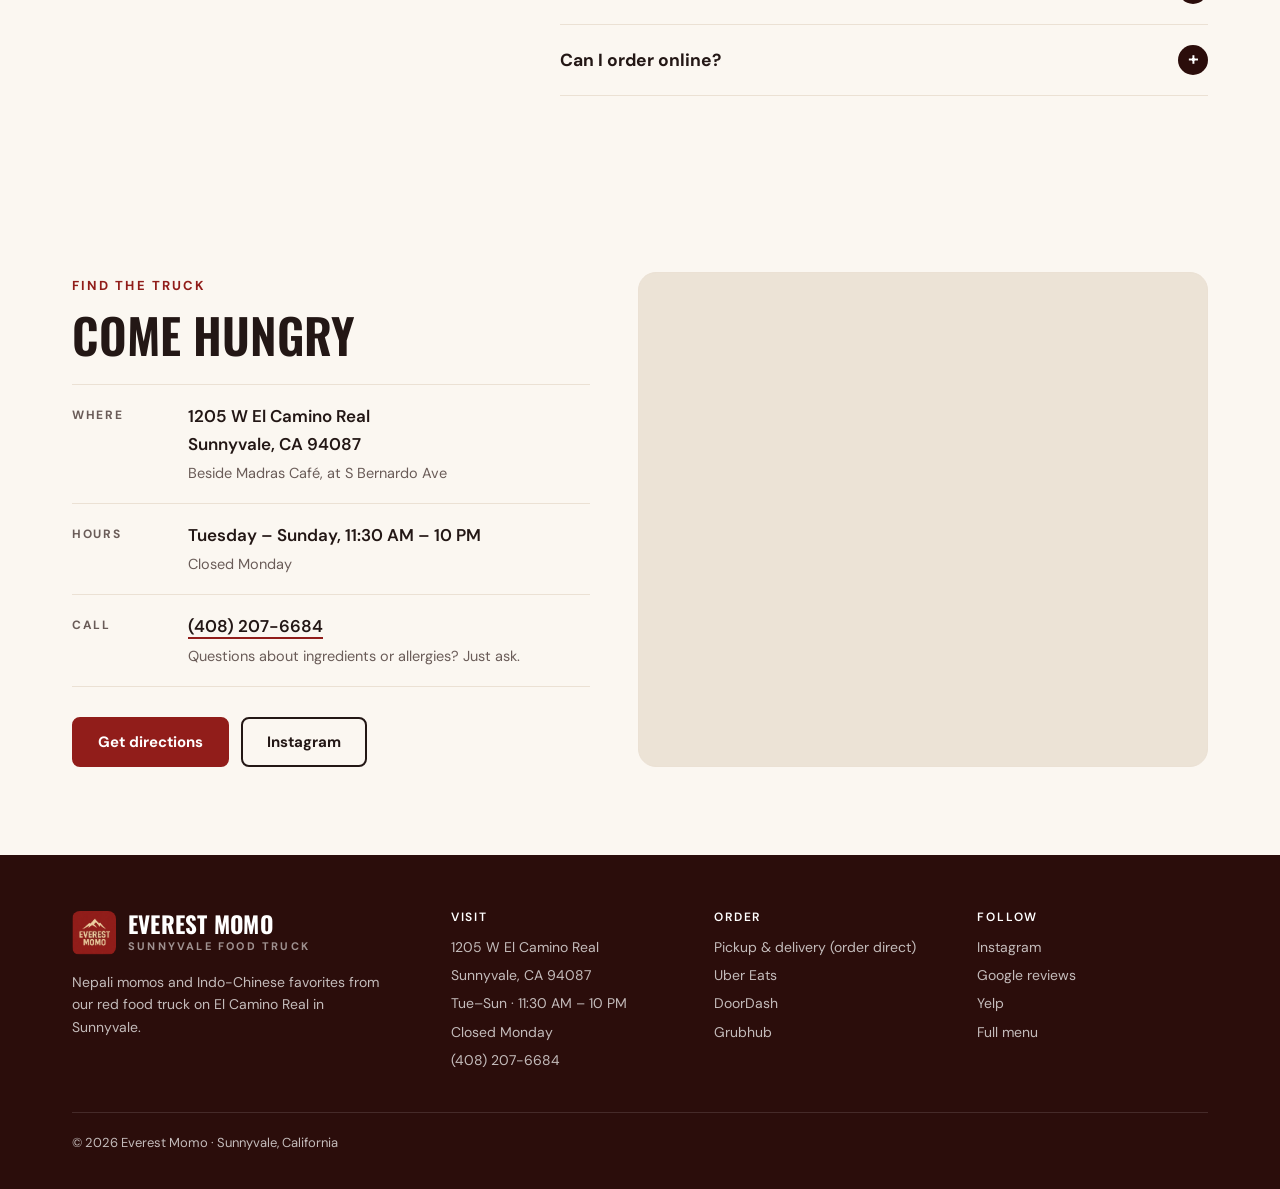
==== commit a36c2888: "Order online button with pickup or delivery; SpotOn now delivers Replace the pickup-only header and " ====
--- a/index.html
+++ b/index.html
@@ -2,14 +2,14 @@
 <html lang="en">
 <head>
 <meta charset="utf-8"><meta name="viewport" content="width=device-width, initial-scale=1">
-<title>Everest Momo | Momos, Chow Mein &amp; Nepali Food in Sunnyvale, CA</title><meta name="description" content="Nepali food truck at 1205 W El Camino Real, Sunnyvale, serving momos, chow mein, thukpa, gobi manchurian and chili chicken. Order pickup online or get delivery. Open Tue–Sun 11:30 AM–10 PM."><meta name="robots" content="index, follow, max-image-preview:large"><meta name="theme-color" content="#2b0d0b">
+<title>Everest Momo | Momos, Chow Mein &amp; Nepali Food in Sunnyvale, CA</title><meta name="description" content="Nepali food truck at 1205 W El Camino Real, Sunnyvale, serving momos, chow mein, thukpa, gobi manchurian and chili chicken. Order pickup or delivery online. Open Tue–Sun 11:30 AM–10 PM."><meta name="robots" content="index, follow, max-image-preview:large"><meta name="theme-color" content="#2b0d0b">
 <link rel="icon" href="assets/logo.png" type="image/png"><link rel="apple-touch-icon" href="assets/logo.png">
-<meta property="og:type" content="website"><meta property="og:locale" content="en_US"><meta property="og:site_name" content="Everest Momo"><meta property="og:title" content="Everest Momo | Momos, Chow Mein &amp; Nepali Food in Sunnyvale, CA"><meta property="og:description" content="Nepali food truck at 1205 W El Camino Real, Sunnyvale, serving momos, chow mein, thukpa, gobi manchurian and chili chicken. Order pickup online or get delivery. Open Tue–Sun 11:30 AM–10 PM."><link rel="canonical" href="https://everestmomotruck.com/"><meta property="og:url" content="https://everestmomotruck.com/"><meta property="og:image" content="https://everestmomotruck.com/assets/truck.jpg"><meta property="og:image:alt" content="The red Everest Momo food truck"><meta name="twitter:card" content="summary_large_image">
+<meta property="og:type" content="website"><meta property="og:locale" content="en_US"><meta property="og:site_name" content="Everest Momo"><meta property="og:title" content="Everest Momo | Momos, Chow Mein &amp; Nepali Food in Sunnyvale, CA"><meta property="og:description" content="Nepali food truck at 1205 W El Camino Real, Sunnyvale, serving momos, chow mein, thukpa, gobi manchurian and chili chicken. Order pickup or delivery online. Open Tue–Sun 11:30 AM–10 PM."><link rel="canonical" href="https://everestmomotruck.com/"><meta property="og:url" content="https://everestmomotruck.com/"><meta property="og:image" content="https://everestmomotruck.com/assets/truck.jpg"><meta property="og:image:alt" content="The red Everest Momo food truck"><meta name="twitter:card" content="summary_large_image">
 <link rel="preconnect" href="https://fonts.googleapis.com"><link rel="preconnect" href="https://fonts.gstatic.com" crossorigin>
 <link rel="stylesheet" href="https://fonts.googleapis.com/css2?family=DM+Sans:opsz,wght@9..40,400;9..40,500;9..40,600;9..40,700&family=Oswald:wght@500;600;700&display=swap">
-<link rel="stylesheet" href="styles.css?v=4">
+<link rel="stylesheet" href="styles.css?v=5">
 <script type="application/ld+json">{"@context": "https://schema.org", "@type": "Restaurant", "@id": "https://everestmomotruck.com/#restaurant", "name": "Everest Momo", "url": "https://everestmomotruck.com/", "description": "Nepali food truck in Sunnyvale serving momos, chow mein, thukpa and Indo-Chinese dishes.", "image": ["https://everestmomotruck.com/assets/truck.jpg", "https://everestmomotruck.com/assets/menu/chicken-momo.jpg", "https://everestmomotruck.com/assets/menu/veg-chili-momo.jpg"], "logo": "https://everestmomotruck.com/assets/logo.png", "telephone": "+1-408-207-6684", "servesCuisine": ["Nepalese", "Himalayan", "Indo-Chinese", "Momos"], "priceRange": "$10–20", "address": {"@type": "PostalAddress", "streetAddress": "1205 W El Camino Real", "addressLocality": "Sunnyvale", "addressRegion": "CA", "postalCode": "94087", "addressCountry": "US"}, "geo": {"@type": "GeoCoordinates", "latitude": 37.374473, "longitude": -122.0564154}, "hasMap": "https://maps.google.com/?cid=6776521210204491528", "areaServed": [{"@type": "City", "name": "Sunnyvale"}, {"@type": "City", "name": "Mountain View"}, {"@type": "City", "name": "Cupertino"}, {"@type": "City", "name": "Los Altos"}, {"@type": "City", "name": "Santa Clara"}], "openingHoursSpecification": {"@type": "OpeningHoursSpecification", "dayOfWeek": ["Tuesday", "Wednesday", "Thursday", "Friday", "Saturday", "Sunday"], "opens": "11:30", "closes": "22:00"}, "acceptsReservations": false, "hasMenu": "https://everestmomotruck.com/menu/", "sameAs": ["https://www.instagram.com/everestmomo1909/", "https://www.yelp.com/biz/everest-momo-sunnyvale-5", "https://maps.google.com/?cid=6776521210204491528"], "potentialAction": [{"@type": "OrderAction", "target": "https://o.spoton.com/BL-8ED3-028B-2F84"}, {"@type": "OrderAction", "target": "https://www.ubereats.com/store/everest-momo-w-el-camino-real-sunnyvale-1205-w-el-camino-real/ZWgvqTUqWvi0kQ3XsI27Cw"}, {"@type": "OrderAction", "target": "https://www.doordash.com/store/everest-momo-sunnyvale-34763419/"}, {"@type": "OrderAction", "target": "https://www.grubhub.com/restaurant/everest-momo-1205-w-el-camino-real-sunnyvale/12244016"}]}</script>
-<script type="application/ld+json">{"@context": "https://schema.org", "@type": "FAQPage", "mainEntity": [{"@type": "Question", "name": "Where is the Everest Momo food truck?", "acceptedAnswer": {"@type": "Answer", "text": "We park at 1205 W El Camino Real in Sunnyvale, beside Madras Café at S Bernardo Ave. That’s right on the Sunnyvale–Mountain View line, a short drive from Cupertino, Los Altos and Santa Clara."}}, {"@type": "Question", "name": "What are your hours?", "acceptedAnswer": {"@type": "Answer", "text": "We’re open Tuesday to Sunday, 11:30 AM to 10 PM. We’re closed on Mondays."}}, {"@type": "Question", "name": "What are momos?", "acceptedAnswer": {"@type": "Answer", "text": "Momos are Himalayan dumplings from Nepal and Tibet, filled with seasoned chicken or vegetables. We make them steamed, pan-fried (kothey), deep-fried, chili and jhol (in a sesame and chili broth)."}}, {"@type": "Question", "name": "Do you have vegetarian food?", "acceptedAnswer": {"@type": "Answer", "text": "Yes. Every momo style comes in veg, and we also make veg and paneer chow mein, veg and paneer fried rice, paneer chilli, gobi manchurian and samosas."}}, {"@type": "Question", "name": "Can I order online?", "acceptedAnswer": {"@type": "Answer", "text": "Yes. Order pickup direct from the truck online, usually ready in 15–25 minutes, or get delivery through Uber Eats, DoorDash or Grubhub."}}]}</script>
+<script type="application/ld+json">{"@context": "https://schema.org", "@type": "FAQPage", "mainEntity": [{"@type": "Question", "name": "Where is the Everest Momo food truck?", "acceptedAnswer": {"@type": "Answer", "text": "We park at 1205 W El Camino Real in Sunnyvale, beside Madras Café at S Bernardo Ave. That’s right on the Sunnyvale–Mountain View line, a short drive from Cupertino, Los Altos and Santa Clara."}}, {"@type": "Question", "name": "What are your hours?", "acceptedAnswer": {"@type": "Answer", "text": "We’re open Tuesday to Sunday, 11:30 AM to 10 PM. We’re closed on Mondays."}}, {"@type": "Question", "name": "What are momos?", "acceptedAnswer": {"@type": "Answer", "text": "Momos are Himalayan dumplings from Nepal and Tibet, filled with seasoned chicken or vegetables. We make them steamed, pan-fried (kothey), deep-fried, chili and jhol (in a sesame and chili broth)."}}, {"@type": "Question", "name": "Do you have vegetarian food?", "acceptedAnswer": {"@type": "Answer", "text": "Yes. Every momo style comes in veg, and we also make veg and paneer chow mein, veg and paneer fried rice, paneer chilli, gobi manchurian and samosas."}}, {"@type": "Question", "name": "Can I order online?", "acceptedAnswer": {"@type": "Answer", "text": "Yes. Order pickup or delivery direct from our truck online. Pickup is usually ready in 15–25 minutes. We’re also on Uber Eats, DoorDash and Grubhub."}}]}</script>
 </head>
 <body>
 <a class="skip-link" href="#main">Skip to content</a>
@@ -19,7 +19,7 @@
     <a href="menu/index.html">Menu</a>
     <a class="nav-hide" href="index.html#reviews">Reviews</a>
     <a class="nav-hide" href="index.html#visit">Visit</a>
-    <a class="button button-small" href="https://o.spoton.com/BL-8ED3-028B-2F84" target="_blank" rel="noopener noreferrer">Order pickup</a>
+    <button class="button button-small" type="button" data-order aria-haspopup="dialog">Order online</button>
   </nav>
 </div></header>
 <main id="main">
@@ -30,7 +30,7 @@
         <h1 id="hero-title">Everest Momo</h1>
         <p class="hero-sub">Nepali momos &amp; Indo-Chinese food · Sunnyvale</p>
         <p class="hero-lede">Steamed, pan-fried, chili and jhol momos, plus chow mein, fried rice and thukpa, made to order at our red truck on El Camino Real.</p>
-        <div class="actions"><a class="button" href="https://o.spoton.com/BL-8ED3-028B-2F84" target="_blank" rel="noopener noreferrer">Order pickup</a><button class="button" type="button" data-delivery aria-haspopup="dialog">Delivery</button><a class="hero-menu-link" href="menu/index.html">View menu →</a></div>
+        <div class="actions"><button class="button" type="button" data-order aria-haspopup="dialog">Order online</button><a class="hero-menu-link" href="menu/index.html">View menu →</a></div>
         <ul class="hero-facts">
           <li><strong>1205 W El Camino Real</strong>, Sunnyvale</li>
           <li><a href="tel:+14082076684"><strong>(408) 207-6684</strong></a></li>
@@ -101,10 +101,10 @@
   <section class="section order" aria-labelledby="order-title">
     <div class="shell">
       <div class="order-card">
-        <div class="order-copy"><p class="eyebrow">Order online</p><h2 id="order-title">Pickup or delivery</h2><p>Order pickup straight from our truck, or get it delivered to your door.</p></div>
+        <div class="order-copy"><p class="eyebrow">Order online</p><h2 id="order-title">Pickup or delivery</h2><p>Order direct from our truck for pickup or delivery.</p></div>
         <div class="order-options">
           <div class="order-option"><h3>Pickup</h3><p>Order direct from us. Ready in about 15–25 minutes.</p><a class="button" href="https://o.spoton.com/BL-8ED3-028B-2F84" target="_blank" rel="noopener noreferrer">Order pickup</a></div>
-          <div class="order-option"><h3>Delivery</h3><p>Delivered by Uber Eats, DoorDash or Grubhub.</p><button class="button" type="button" data-delivery aria-haspopup="dialog">Delivery</button></div>
+          <div class="order-option"><h3>Delivery</h3><p>Order direct for delivery from our truck. Also on <a href="https://www.ubereats.com/store/everest-momo-w-el-camino-real-sunnyvale-1205-w-el-camino-real/ZWgvqTUqWvi0kQ3XsI27Cw" target="_blank" rel="noopener noreferrer">Uber Eats</a>, <a href="https://www.doordash.com/store/everest-momo-sunnyvale-34763419/" target="_blank" rel="noopener noreferrer">DoorDash</a> and <a href="https://www.grubhub.com/restaurant/everest-momo-1205-w-el-camino-real-sunnyvale/12244016" target="_blank" rel="noopener noreferrer">Grubhub</a>.</p><a class="button" href="https://o.spoton.com/BL-8ED3-028B-2F84" target="_blank" rel="noopener noreferrer">Order delivery</a></div>
         </div>
       </div>
     </div>
@@ -113,7 +113,7 @@
   <section class="section faq" id="faq" aria-labelledby="faq-title">
     <div class="shell faq-inner">
       <div><p class="eyebrow">Good to know</p><h2 id="faq-title">Questions</h2><p class="faq-lede">Craving momos or chow mein in Sunnyvale, Mountain View, Cupertino or Los Altos? Here’s what people usually ask.</p></div>
-      <div class="faq-list"><details class="faq-item"><summary>Where is the Everest Momo food truck?</summary><p>We park at 1205 W El Camino Real in Sunnyvale, beside Madras Café at S Bernardo Ave. That’s right on the Sunnyvale–Mountain View line, a short drive from Cupertino, Los Altos and Santa Clara.</p></details><details class="faq-item"><summary>What are your hours?</summary><p>We’re open Tuesday to Sunday, 11:30 AM to 10 PM. We’re closed on Mondays.</p></details><details class="faq-item"><summary>What are momos?</summary><p>Momos are Himalayan dumplings from Nepal and Tibet, filled with seasoned chicken or vegetables. We make them steamed, pan-fried (kothey), deep-fried, chili and jhol (in a sesame and chili broth).</p></details><details class="faq-item"><summary>Do you have vegetarian food?</summary><p>Yes. Every momo style comes in veg, and we also make veg and paneer chow mein, veg and paneer fried rice, paneer chilli, gobi manchurian and samosas.</p></details><details class="faq-item"><summary>Can I order online?</summary><p>Yes. Order pickup direct from the truck online, usually ready in 15–25 minutes, or get delivery through Uber Eats, DoorDash or Grubhub.</p></details></div>
+      <div class="faq-list"><details class="faq-item"><summary>Where is the Everest Momo food truck?</summary><p>We park at 1205 W El Camino Real in Sunnyvale, beside Madras Café at S Bernardo Ave. That’s right on the Sunnyvale–Mountain View line, a short drive from Cupertino, Los Altos and Santa Clara.</p></details><details class="faq-item"><summary>What are your hours?</summary><p>We’re open Tuesday to Sunday, 11:30 AM to 10 PM. We’re closed on Mondays.</p></details><details class="faq-item"><summary>What are momos?</summary><p>Momos are Himalayan dumplings from Nepal and Tibet, filled with seasoned chicken or vegetables. We make them steamed, pan-fried (kothey), deep-fried, chili and jhol (in a sesame and chili broth).</p></details><details class="faq-item"><summary>Do you have vegetarian food?</summary><p>Yes. Every momo style comes in veg, and we also make veg and paneer chow mein, veg and paneer fried rice, paneer chilli, gobi manchurian and samosas.</p></details><details class="faq-item"><summary>Can I order online?</summary><p>Yes. Order pickup or delivery direct from our truck online. Pickup is usually ready in 15–25 minutes. We’re also on Uber Eats, DoorDash and Grubhub.</p></details></div>
     </div>
   </section>
 
@@ -139,21 +139,21 @@
   <div class="footer-inner">
     <div><a class="wordmark" href="index.html" aria-label="Everest Momo, home"><img src="assets/logo.png" alt="" width="230" height="230"><span><span class="wordmark-name">Everest Momo</span><span class="wordmark-sub">Sunnyvale food truck</span></span></a><p class="footer-about">Nepali momos and Indo-Chinese favorites from our red food truck on El Camino Real in Sunnyvale.</p></div>
     <div><h3>Visit</h3><ul><li>1205 W El Camino Real</li><li>Sunnyvale, CA 94087</li><li>Tue–Sun · 11:30 AM – 10 PM</li><li>Closed Monday</li><li><a href="tel:+14082076684">(408) 207-6684</a></li></ul></div>
-    <div><h3>Order</h3><ul><li><a href="https://o.spoton.com/BL-8ED3-028B-2F84" target="_blank" rel="noopener noreferrer">Pickup (order direct)</a></li><li><a href="https://www.ubereats.com/store/everest-momo-w-el-camino-real-sunnyvale-1205-w-el-camino-real/ZWgvqTUqWvi0kQ3XsI27Cw" target="_blank" rel="noopener noreferrer">Uber Eats</a></li><li><a href="https://www.doordash.com/store/everest-momo-sunnyvale-34763419/" target="_blank" rel="noopener noreferrer">DoorDash</a></li><li><a href="https://www.grubhub.com/restaurant/everest-momo-1205-w-el-camino-real-sunnyvale/12244016" target="_blank" rel="noopener noreferrer">Grubhub</a></li></ul></div>
+    <div><h3>Order</h3><ul><li><a href="https://o.spoton.com/BL-8ED3-028B-2F84" target="_blank" rel="noopener noreferrer">Pickup &amp; delivery (order direct)</a></li><li><a href="https://www.ubereats.com/store/everest-momo-w-el-camino-real-sunnyvale-1205-w-el-camino-real/ZWgvqTUqWvi0kQ3XsI27Cw" target="_blank" rel="noopener noreferrer">Uber Eats</a></li><li><a href="https://www.doordash.com/store/everest-momo-sunnyvale-34763419/" target="_blank" rel="noopener noreferrer">DoorDash</a></li><li><a href="https://www.grubhub.com/restaurant/everest-momo-1205-w-el-camino-real-sunnyvale/12244016" target="_blank" rel="noopener noreferrer">Grubhub</a></li></ul></div>
     <div><h3>Follow</h3><ul><li><a href="https://www.instagram.com/everestmomo1909/" target="_blank" rel="noopener noreferrer">Instagram</a></li><li><a href="https://search.google.com/local/reviews?placeid=ChIJZ9e7FVi3j4ARCI8jGyMKC14" target="_blank" rel="noopener noreferrer">Google reviews</a></li><li><a href="https://www.yelp.com/biz/everest-momo-sunnyvale-5" target="_blank" rel="noopener noreferrer">Yelp</a></li><li><a href="menu/index.html">Full menu</a></li></ul></div>
   </div>
   <p class="footer-base">© <span data-year>2026</span> Everest Momo · Sunnyvale, California</p>
 </div></footer>
-<dialog class="modal" id="delivery-dialog" aria-labelledby="delivery-title">
+<dialog class="modal" id="order-dialog" aria-labelledby="order-dialog-title">
   <button class="modal-close" type="button" data-close aria-label="Close">×</button>
-  <p class="eyebrow">Everest Momo · Sunnyvale</p><h2 id="delivery-title">Delivery</h2>
-  <p>Delivery area, fees and prices are set by each service. Links open in a new tab.</p>
-  <a class="provider uber" href="https://www.ubereats.com/store/everest-momo-w-el-camino-real-sunnyvale-1205-w-el-camino-real/ZWgvqTUqWvi0kQ3XsI27Cw" target="_blank" rel="noopener noreferrer">Uber Eats <span aria-hidden="true">→</span></a>
-  <a class="provider doordash" href="https://www.doordash.com/store/everest-momo-sunnyvale-34763419/" target="_blank" rel="noopener noreferrer">DoorDash <span aria-hidden="true">→</span></a>
-  <a class="provider grubhub" href="https://www.grubhub.com/restaurant/everest-momo-1205-w-el-camino-real-sunnyvale/12244016" target="_blank" rel="noopener noreferrer">Grubhub <span aria-hidden="true">→</span></a>
-  <p class="modal-note">Picking up instead? <a href="https://o.spoton.com/BL-8ED3-028B-2F84" target="_blank" rel="noopener noreferrer">Order pickup direct from the truck</a>. It's ready in about 15–25 minutes.</p>
+  <p class="eyebrow">Everest Momo · Sunnyvale</p><h2 id="order-dialog-title">Order online</h2>
+  <p>Order direct from our truck. Choose pickup or delivery at checkout.</p>
+  <a class="choice" href="https://o.spoton.com/BL-8ED3-028B-2F84" target="_blank" rel="noopener noreferrer"><span><strong>Pickup</strong><small>Ready in about 15–25 minutes</small></span><span aria-hidden="true">→</span></a>
+  <a class="choice" href="https://o.spoton.com/BL-8ED3-028B-2F84" target="_blank" rel="noopener noreferrer"><span><strong>Delivery</strong><small>Straight from our truck to your door</small></span><span aria-hidden="true">→</span></a>
+  <p class="modal-also">Also on</p>
+  <div class="provider-row"><a class="provider uber" href="https://www.ubereats.com/store/everest-momo-w-el-camino-real-sunnyvale-1205-w-el-camino-real/ZWgvqTUqWvi0kQ3XsI27Cw" target="_blank" rel="noopener noreferrer">Uber Eats</a><a class="provider doordash" href="https://www.doordash.com/store/everest-momo-sunnyvale-34763419/" target="_blank" rel="noopener noreferrer">DoorDash</a><a class="provider grubhub" href="https://www.grubhub.com/restaurant/everest-momo-1205-w-el-camino-real-sunnyvale/12244016" target="_blank" rel="noopener noreferrer">Grubhub</a></div>
 </dialog>
-<noscript><p class="nojs">Delivery: <a href="https://www.ubereats.com/store/everest-momo-w-el-camino-real-sunnyvale-1205-w-el-camino-real/ZWgvqTUqWvi0kQ3XsI27Cw">Uber Eats</a> · <a href="https://www.doordash.com/store/everest-momo-sunnyvale-34763419/">DoorDash</a> · <a href="https://www.grubhub.com/restaurant/everest-momo-1205-w-el-camino-real-sunnyvale/12244016">Grubhub</a></p></noscript>
-<script src="site.js?v=2" defer></script>
+<noscript><p class="nojs">Order online: <a href="https://o.spoton.com/BL-8ED3-028B-2F84">pickup or delivery</a> · <a href="https://www.ubereats.com/store/everest-momo-w-el-camino-real-sunnyvale-1205-w-el-camino-real/ZWgvqTUqWvi0kQ3XsI27Cw">Uber Eats</a> · <a href="https://www.doordash.com/store/everest-momo-sunnyvale-34763419/">DoorDash</a> · <a href="https://www.grubhub.com/restaurant/everest-momo-1205-w-el-camino-real-sunnyvale/12244016">Grubhub</a></p></noscript>
+<script src="site.js?v=3" defer></script>
 </body>
 </html>
--- a/styles.css
+++ b/styles.css
@@ -286,3 +286,13 @@
 .faq-item p{margin:-4px 0 22px;color:var(--muted);font-size:16px;line-height:1.7;max-width:620px}
 @media (max-width:1050px){.faq-inner{grid-template-columns:1fr;gap:28px}}
 @media (max-width:760px){.faq-item summary{font-size:16.5px;padding:18px 0}}
+
+/* Order online chooser */
+.choice{display:flex;align-items:center;justify-content:space-between;gap:16px;margin-top:10px;padding:16px 20px;border:2px solid var(--line);border-radius:12px;background:var(--card);color:var(--ink);text-decoration:none;font-size:22px;font-weight:700;transition:border-color .2s,transform .2s}
+.choice:hover{border-color:var(--red);transform:translateY(-2px)}
+.choice strong{display:block;font-family:var(--display);font-weight:600;font-size:22px;text-transform:uppercase;color:var(--maroon)}
+.choice small{display:block;font-size:14px;font-weight:500;color:var(--muted)}
+.modal .modal-also{font-size:13px;font-weight:700;letter-spacing:.12em;text-transform:uppercase;margin:22px 0 0}
+.provider-row{display:grid;grid-template-columns:repeat(3,1fr);gap:8px}
+.provider-row .provider{min-height:44px;justify-content:center;padding:0 8px;font-size:14px}
+.order-option p a{color:var(--red);font-weight:700}
